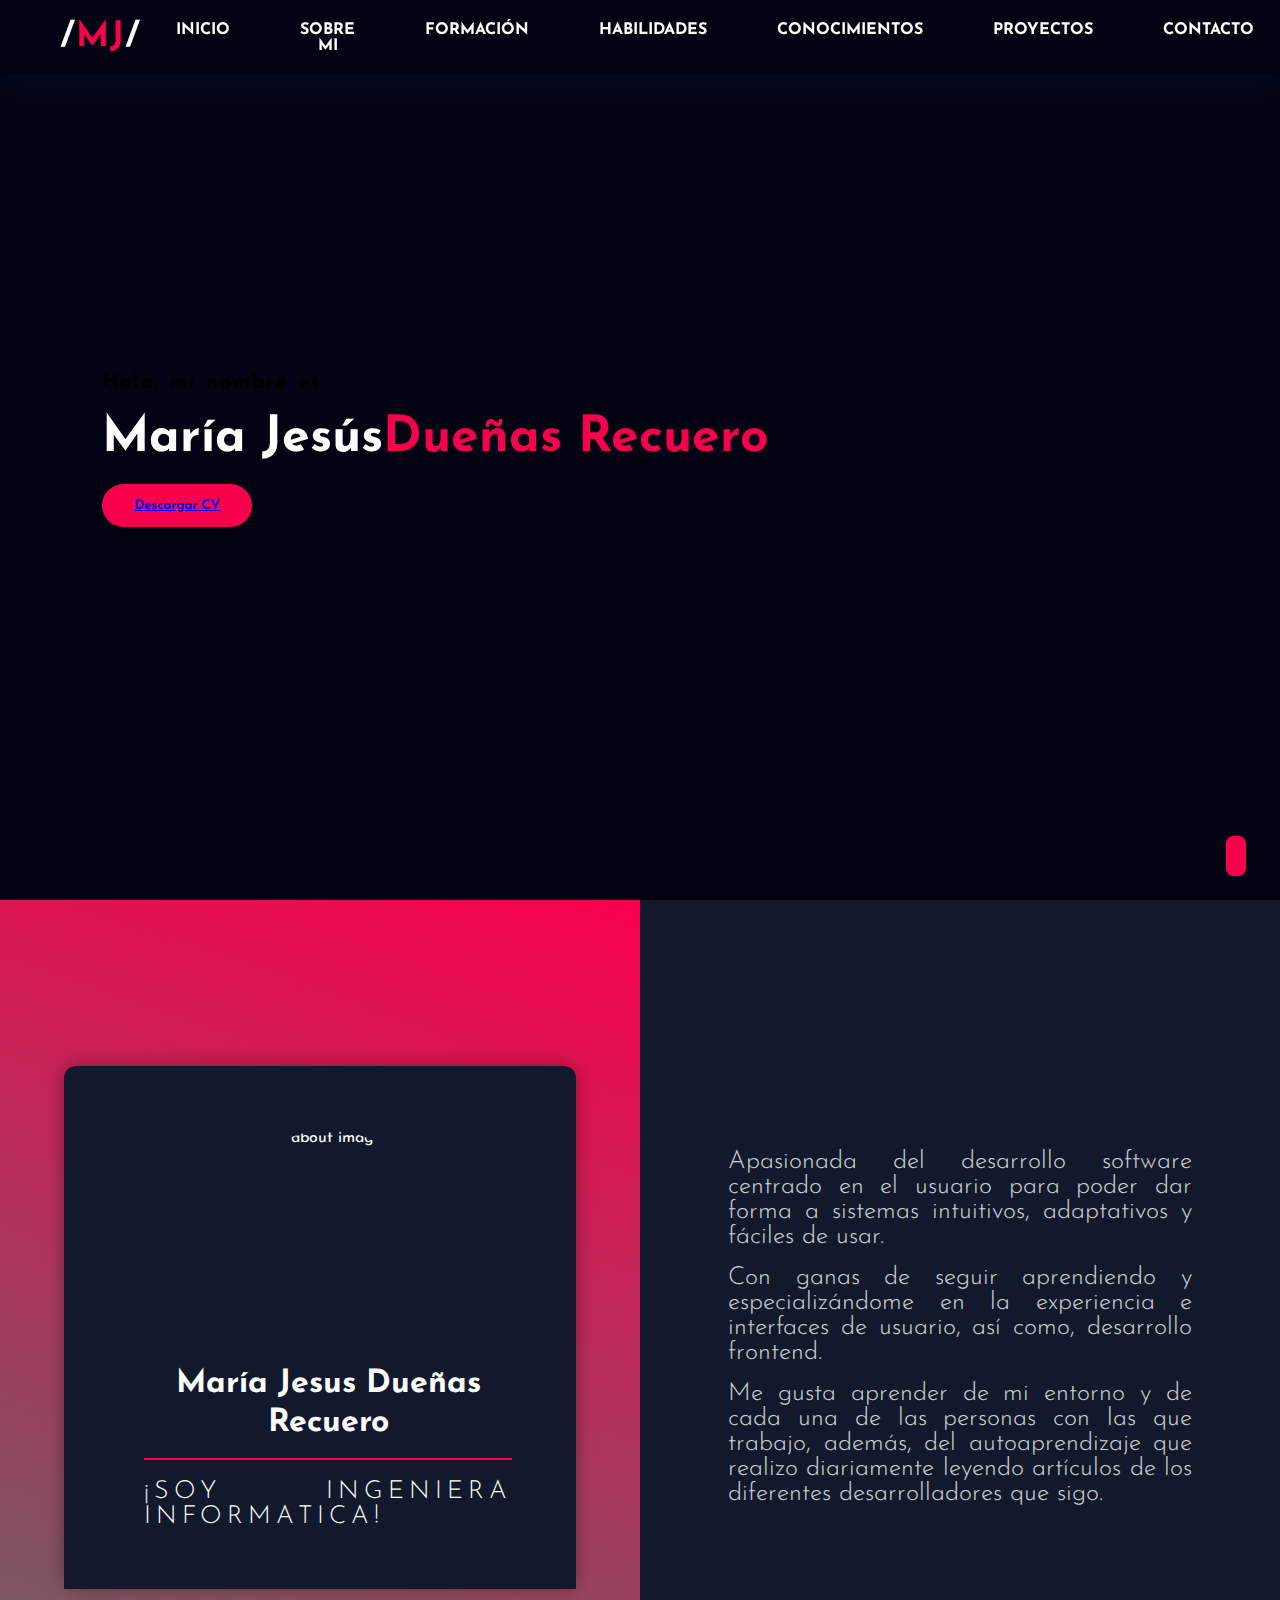
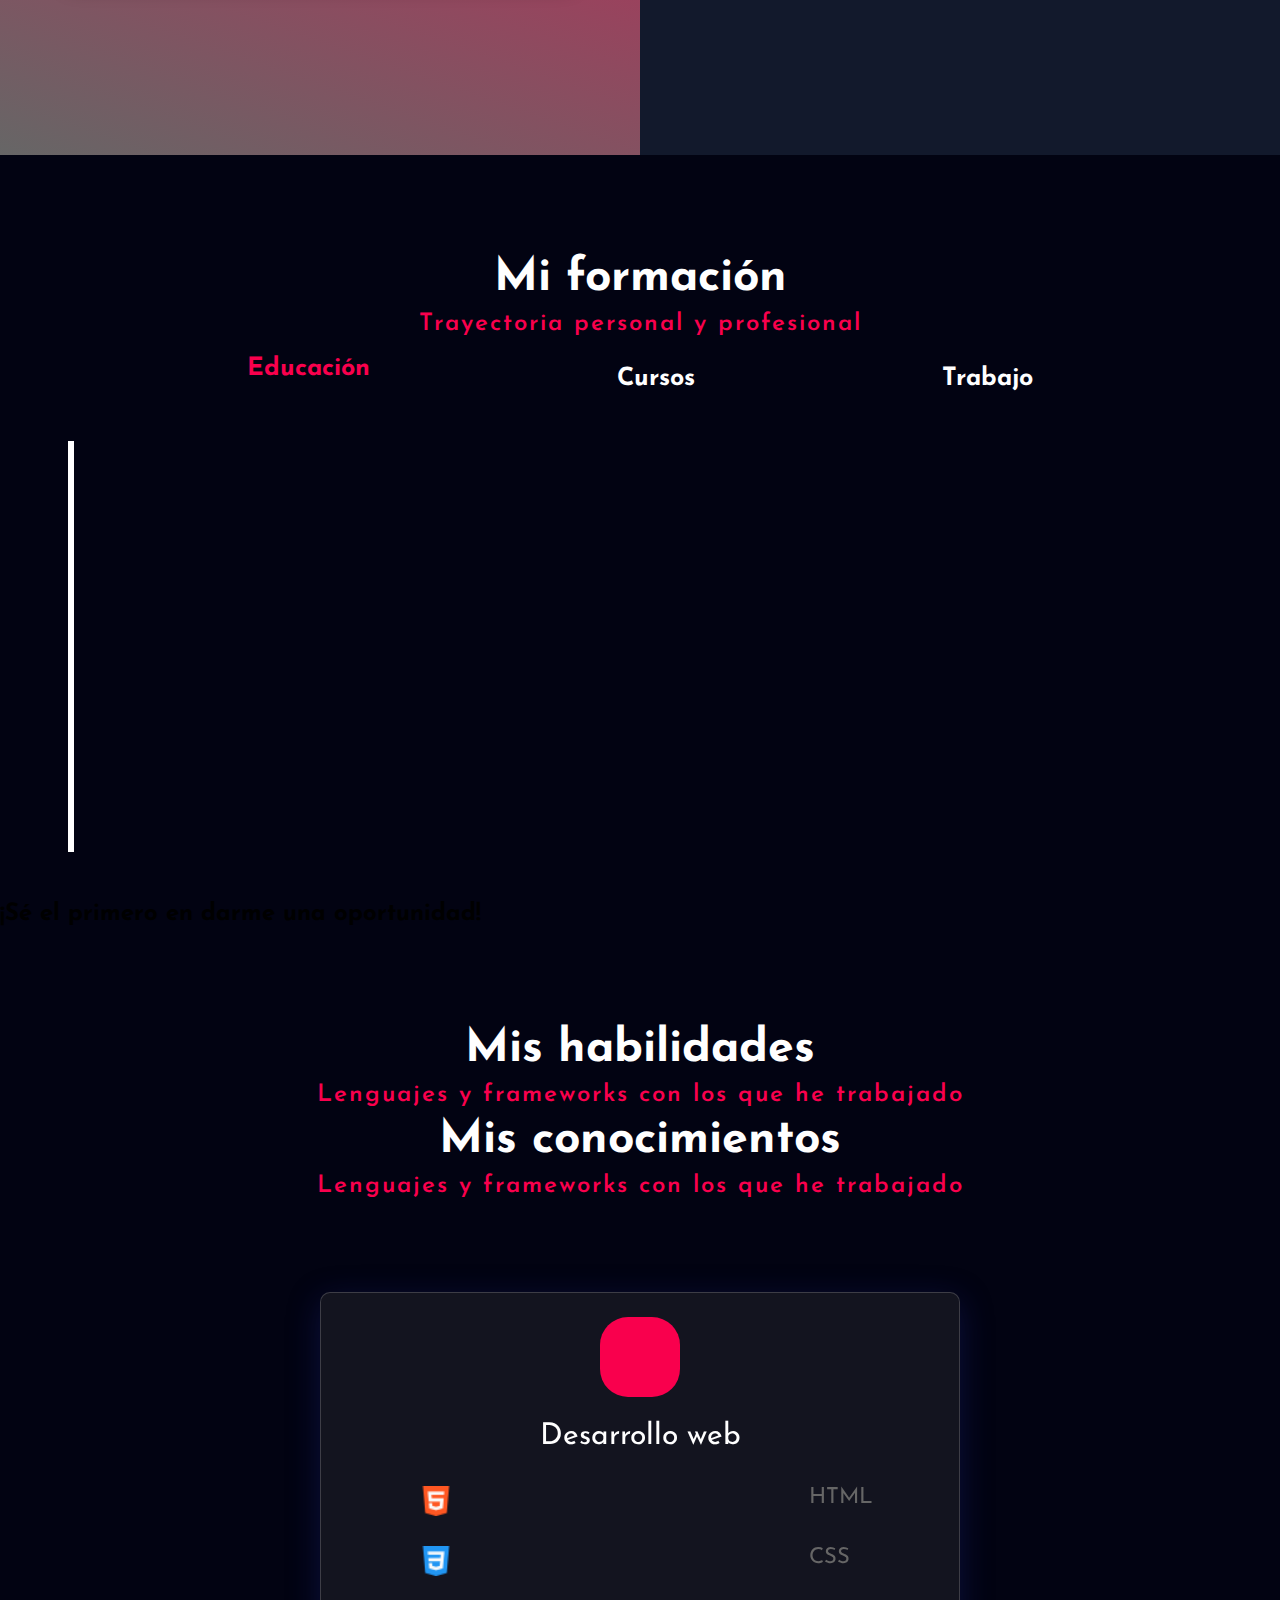
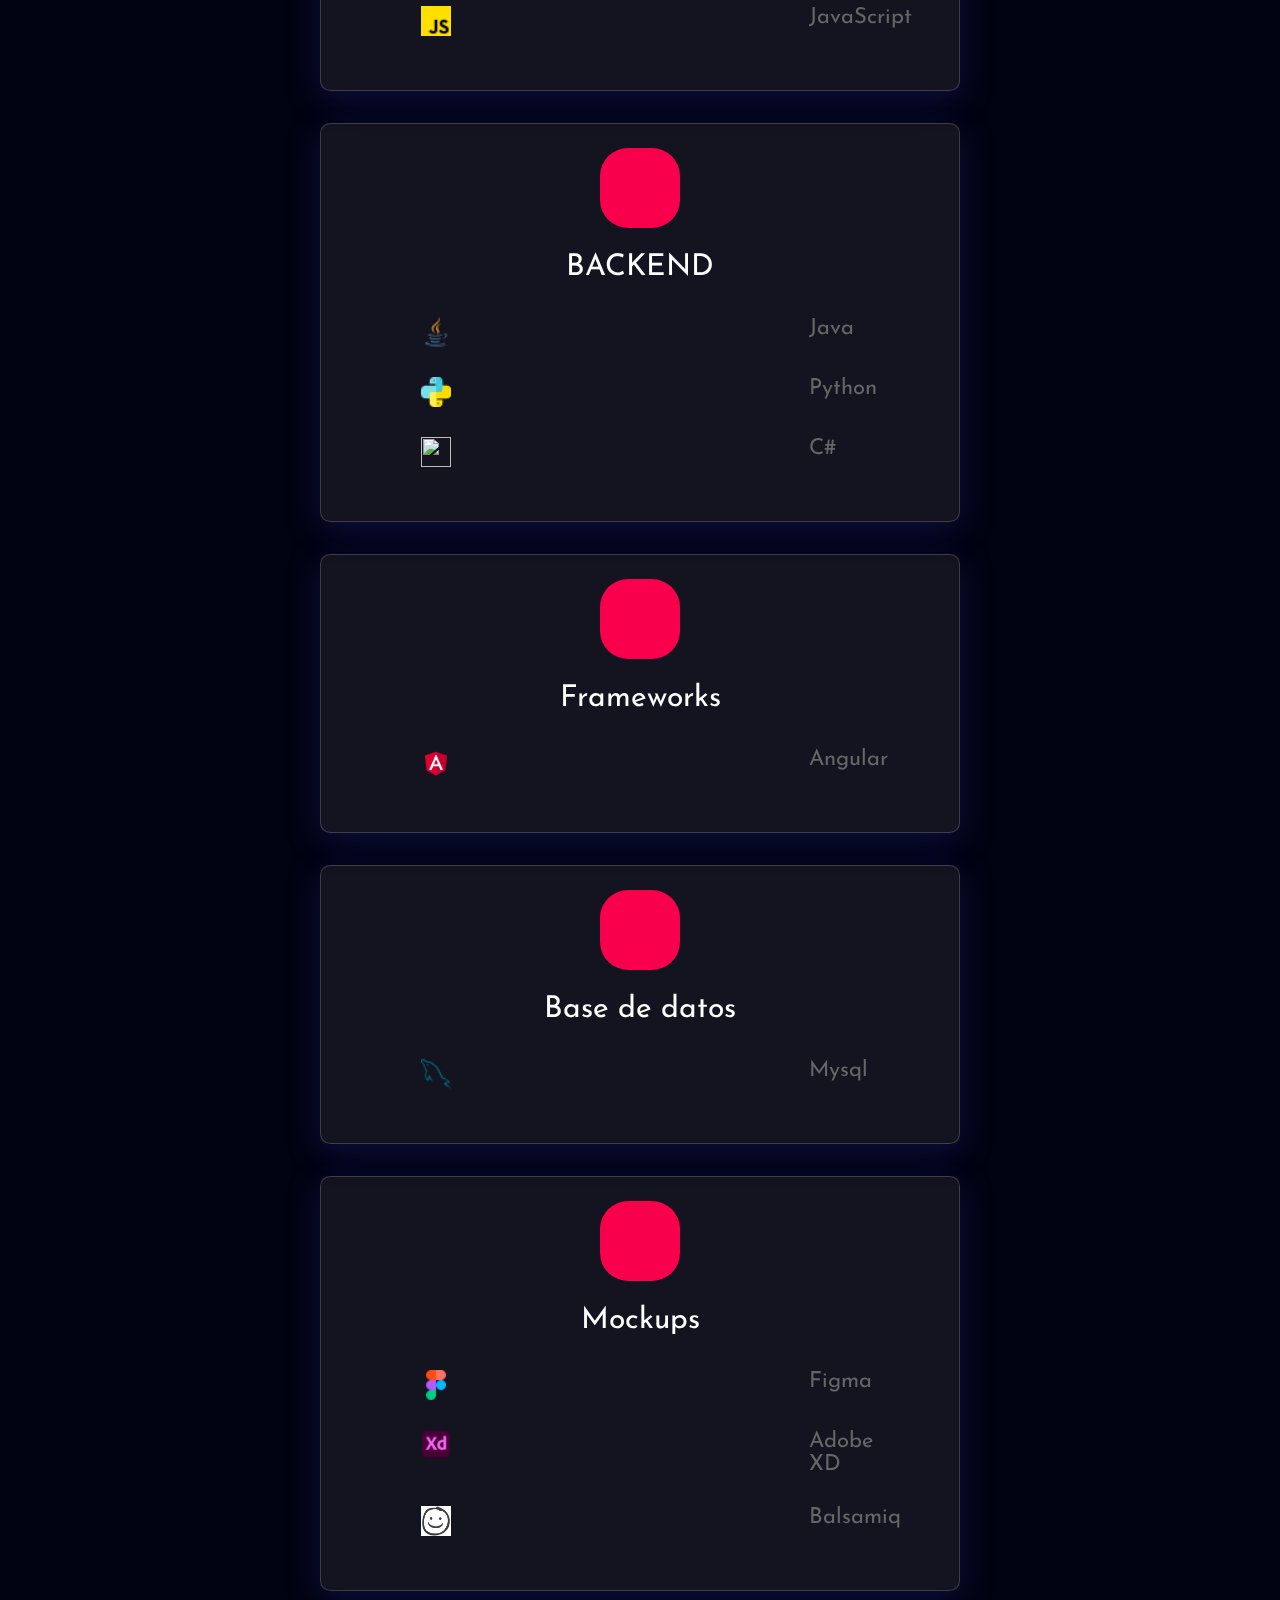
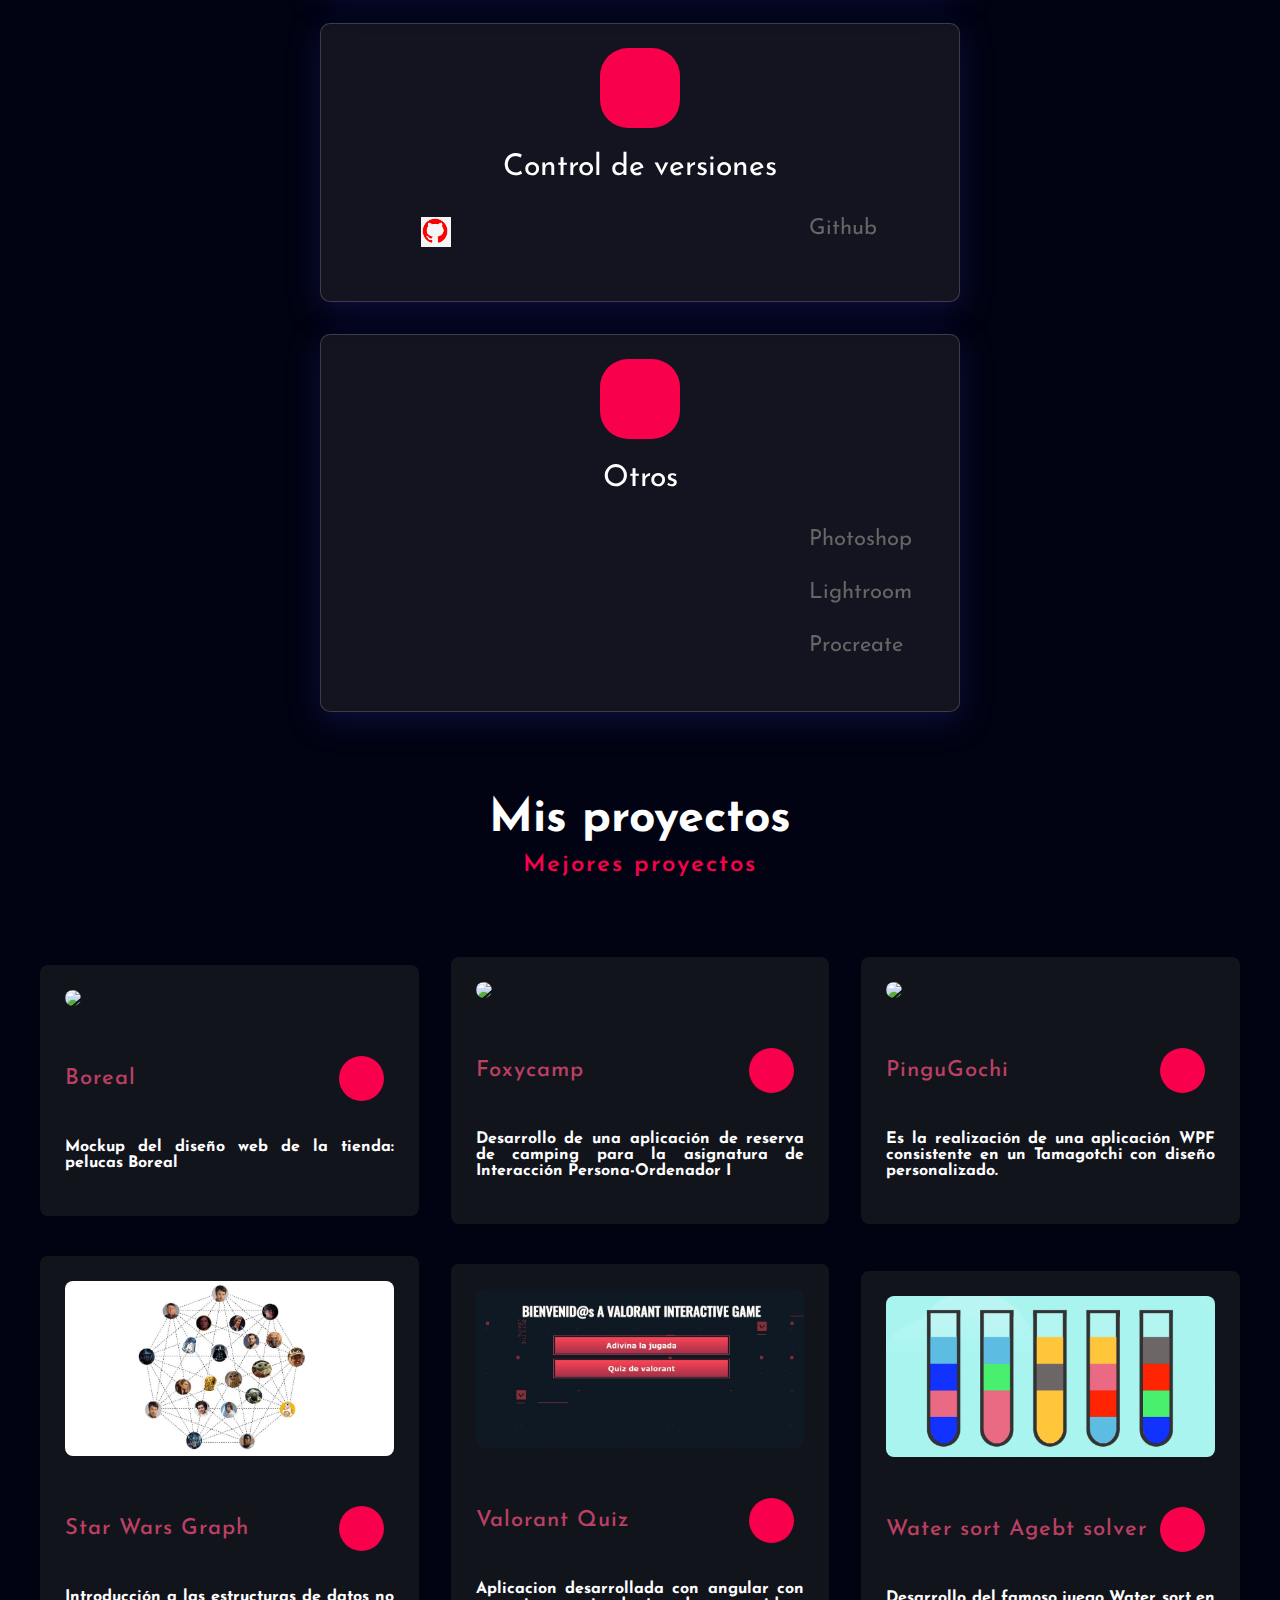
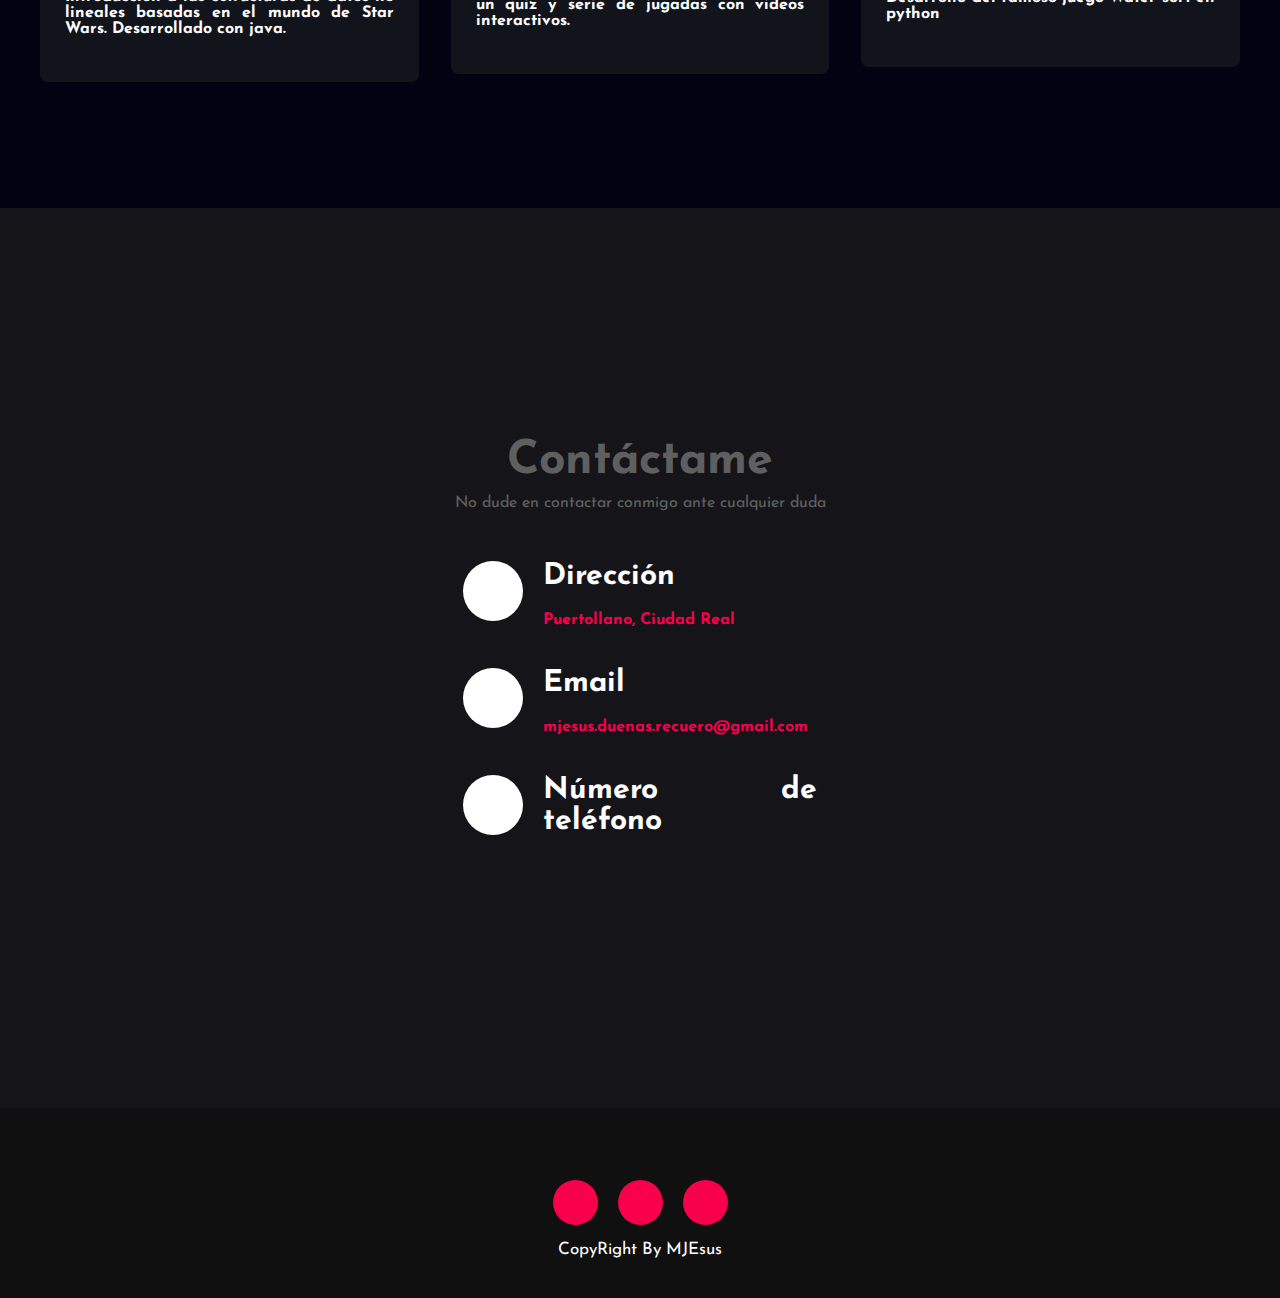
==== index.html @ ce91b40e "responsive y habilidades" ====
<!DOCTYPE html>
<html>
<head>
	<title>María Jesús Dueñas Recuero</title>
	<link rel="stylesheet" type="text/css" href="assets/css/style.css">
	<link rel="stylesheet" href="https://fontawesome.com" integrity="sha384-50oBUHEmvpQ+1lW4y57PTFmhCaXp0ML5d60M1M7uH2+nqUivzIebhndOJK28anvf" crossorigin="anonymous">

  	<link href="https://fonts.googleapis.com/css2?family=Josefin+Sans:ital,wght@0,100;0,200;0,300;0,400;0,500;0,600;0,700;1,100;1,200;1,300;1,400;1,500;1,600;1,700&display=swap" rel="stylesheet">

	<link rel="stylesheet" href="https://cdnjs.cloudflare.com/ajax/libs/font-awesome/5.15.3/css/all.min.css" integrity="sha512-iBBXm8fW90+nuLcSKlbmrPcLa0OT92xO1BIsZ+ywDWZCvqsWgccV3gFoRBv0z+8dLJgyAHIhR35VZc2oM/gI1w==" crossorigin="anonymous" referrerpolicy="no-referrer" />
	<script defer src="script.js"></script>
</head>
<body>
	<!----hero Section start---->
	<div class="hero" id="inicio">
		<nav class="menu__navegacion">
			<h2  class="logo">/<span>MJ</span>/</h2>
			<ul class="menu_items" id="links">
				<li><a href="#inicio" class="active" onclick="seleccionar(this)">INICIO</a></li>
				<li><a href="#sobremi" onclick="seleccionar(this)">SOBRE MI</a></li>
				<li><a href="#formacion" onclick="seleccionar(this)">FORMACIÓN</a></li>
				<li><a href="#habilidades" onclick="seleccionar(this)">HABILIDADES</a></li>
				<li><a href="#conocimientos" onclick="seleccionar(this)">CONOCIMIENTOS</a></li>
				<li><a href="#portfolio" onclick="seleccionar(this)">PROYECTOS</a></li>
				<li><a href="#contacto" onclick="seleccionar(this)">CONTACTO</a></li>
			</ul>
		
			<span class="btn_menu">
				<i class="fa fa-bars"></i>
			</span> 
		</nav>

		<div class="inicio__presentacion">
			<h4>Hola, mi nombre es</h4>
			<h1>María Jesús<span>Dueñas Recuero</span></h1>
<!-- 		
			<button type="button">Descargar CV</button> -->
			<button type="button"><a href="assets/doc/DueñasRecuero_Mariajesus__CV.pdf" target="_blank" class="button">Descargar CV</a></button>
		</div>
	</div>

	<!----About section start---->
	<section class="sobre__mi__section" id="sobremi">
		<div class = "about-wrapper">
			<div class = "about-left">
			  <div class = "about-left-content">
				<div>
				  <div class = "shadow">
					<div class = "about-img">
					  <img src = "assets/img/profile.png" alt = "about image">
					</div>
				  </div>
				  <h2>María Jesus Dueñas Recuero</h2>
				  <h3>¡Soy ingeniera informatica!</h3>
				</div>
			  </div>
			</div>
			<div class = "about-right">
			  <div class = "about-para">
				<p>Apasionada del desarrollo software centrado en el usuario para poder dar forma a sistemas intuitivos, adaptativos y fáciles de usar.</p> 
				<p>Con ganas de seguir aprendiendo y especializándome en la experiencia e interfaces de usuario, así como, desarrollo frontend.</p>
				<p>Me gusta aprender de mi entorno y de cada una de las personas con las que trabajo, además, del autoaprendizaje que realizo diariamente leyendo artículos de los diferentes desarrolladores que sigo.</p>
			  </div>
			</div>
		  </div>
	</section>
		
	<!----------Formación------------>
	<section class="qualification__section" id="formacion">
		<div class="main-text">
			<h2>Mi formación</h2>
			<h4>Trayectoria personal y profesional</h4>
		</div>
		<div class="qualification__container container">
			<div class="qualification__tabs">
				<div class="qualification__button button--flex qualification__active" data-target="#education">
					<i class="fa fa-graduation-cap"></i>
					Educación
				</div>

				<div class="qualification__button button--flex" data-target="#cursos">
					<i class="fa fa-bookmark"></i>
					Cursos
				</div>

				<div class="qualification__button button--flex" data-target="#trabajo">
					<i class="fa fa-briefcase"></i>
					Trabajo
				</div>
			</div>
			<!-------------------------------------------------------------->
			<div class="qualification__sections">
				<div class="qualification__content qualification__active" data-content id="education">
					<div class="timeline">
						<div class="container right-container">
							<img src="assets/img/qualification/birrete.png">
							<div class="text-box">
								<h2>Título inglés B1</h2>
								<small>2016</small>
								<p><a href="https://www.cambridgeenglish.org/es/">Cambridge</a><br>Ciudad Real, España</p>
								<span class="right-container-arrow"></span>
							</div>
						</div>
						<div class="container left-container">
							<img src="assets/img/qualification/birrete.png">
							<div class="text-box">
								<h2>Bachillerato tecnológico</h2>
								<small>2016-2018</small>
								<div class="logros">
									<i class="fa fa-medal">Buen expediente academico | Sobresaliente (9,3)</i>
								</div>
								<p><a href="https://salesianospuertollano.com">Colegio San Juan Bosco(Salesianos)</a><br>Puertollano, Ciudad Real</p>
								<span class="left-container-arrow"></span>
							</div>
						</div>
						<div class="container right-container">
							<img src="assets/img/qualification/birrete.png">
							<div class="text-box">
								<h2>Grado en ingeniería informática</h2>
								<small>2018-Actualidad</small>
								<div class="logros">
									<i class="fa fa-medal">Matrícula de honor en Interacción persona ordenador II</i>
								</div>
								<p><a href="https://esi.uclm.es">Escuela superior informática (Bilingüe)</a>, Universidad de Castilla La Mancha</p>
								<p><a href="https://esi.uclm.es/index.php/grado-en-ingenieria-informatica/intensificaciones/">Tecnologías de la información</a><br></p>
								<p><a href="">Ciudad Real</a><br></p>
								<span class="right-container-arrow"></span>
							</div>
						</div>
					</div>
				</div>

				<div class="qualification__content" data-content id="trabajo">
					<h2>¡Sé el primero en darme una oportunidad!</h2>
				</div>

			</div> 


		</div>
	</section>
	
	<!----------Habilidades------------>
	<section class="soft__skills" id="habilidades">
		<div class="main-text">
			<h2>Mis habilidades</h2>
			<h4>Lenguajes y frameworks con los que he trabajado</h4>
		</div>

		<div class="soft__skills__container">
			<div class="soft__skills__hexagon">
				<div class="soft__skills__shape"></div>
			</div>

			<div class="soft__skills__hexagon">
				<div class="soft__skills__shape"></div>
			</div>

			<div class="soft__skills__hexagon">
				<div class="soft__skills__shape"></div>
			</div>

			<div class="soft__skills__hexagon">
				<div class="soft__skills__shape"></div>
			</div>

			<div class="soft__skills__hexagon">
				<div class="soft__skills__shape"></div>
			</div>

		</div>
	</section>


	<!----------conocimientos------------>
	<section class="conocimientos" id="conocimientos">
		<div class="main-text">
			<h2>Mis conocimientos</h2>
			<h4>Lenguajes y frameworks con los que he trabajado</h4>
		</div>
		<div class="skill">
			<div class="set">
				<span class="fas fa-globe"></span>
				<header>Desarrollo web</header>
				<div class="list">
					<img src="assets/img/skills/html-5.png">
					<label>HTML</label>
				</div>
				<div class="list">
					<img src="assets/img/skills/css-3.png">
					<label>CSS</label>
				</div>
				<div class="list">
					<img src="assets/img/skills/js.png">
					<label>JavaScript</label>
				</div>
			</div>

				<div class="set">
					<span class="fas fa-file-code"></span>
					<header>BACKEND</header>
					<div class="list">
						<img src="assets/img/skills/java (1).png">
						<label>Java</label>
					</div>
					<div class="list">
						<img src="assets/img/skills/piton.png">
						<label>python</label>
					</div>
					<div class="list">
						<img src="assets/img/skills/Csharp_Logo.png">
						<label>c#</label>
					</div>
				</div>
				
				<div class="set">
					<span class="fas fa-tools"></span>
					<header>Frameworks</header>
					<div class="list">
						<img src="assets/img/skills/Angular_full_color_logo.svg.png">
						<label>Angular</label>
					</div>
					
				</div>

					<div class="set">
						<span class="fas fa-database"></span>
						<header>Base de datos</header>
						<div class="list">
							<img src="assets/img/skills/mysql.png">
							<label>Mysql</label>
						</div>
						
					</div>

						
						<div class="set">
							<span class="fas fa-draw-polygon"></span>
							<header>Mockups</header>
							<div class="list">
								<img src="assets/img/skills/figma.png">
								<label>Figma</label>
							</div>
							<div class="list">
								<img src="assets/img/skills/XD.png">
								<label>Adobe XD</label>
							</div>
							<div class="list">
								<img src="assets/img/skills/descarga.png">
								<label>Balsamiq</label>
							</div>
						</div>

						<div class="set">
							<span class="fa fa-code-branch"></span>
							<header>Control de versiones</header>
							<div class="list">
								<img src="assets/img/skills/25231.png">
								<label>Github</label>
							</div>
							
						</div>

						<div class="set">
							<span class="fa fa-plus"></span>
							<header>Otros</header>
							<div class="list">
								<i class="fab fa-figma5"></i>
								<label>Photoshop</label>
							</div>
							<div class="list">
								<i class="fab fa-adobe"></i>
								<label>Lightroom</label>
							</div>
							<div class="list">
								<i class="fab fa-hmtl5"></i>
								<label>Procreate</label>
							</div>
						</div>



			</div>

		</div>


	</section>



	<!----------Proyectos------------>
	<section class="proyectos" id="portfolio">
		<div class="main-text">
			<h2>Mis proyectos</h2>
			<h4>Mejores proyectos</h4>
		</div>
		<div class="portfolio__content">
			<div class="row">
				<img src="assets/img/proyectos/MockupBoreal.JPG">
				<div class="main-row">
					<div class="row-text">
						<h6>Boreal</h6>
					</div>
					<div class="row-icon">
						<div class="social">
							<a href="https://www.figma.com/file/5FlE61oOPJ4VrsAwiFj3YM/Centro-oncoest%C3%A9tico-boreal?node-id=118%3A60&t=i5uUr7q83AgzObdT-1"><i class="fab fa-figma"></i></a>
						</div>
					</div>
				</div>
				<h3>Mockup del diseño web de la tienda: pelucas Boreal</h3>
			</div>


			<div class="row">
				<img src="assets/img/proyectos/foxycamp.PNG">
				<div class="main-row">
					<div class="row-text">
						<h6>Foxycamp</h6>
					</div>
					<div class="row-icon">
						<div class="social">
							<a href="https://github.com/MJesusGit/Foxycamp"><i class="fab fa-github"></i></a>
						</div>
					</div>
				</div>
				<h3>Desarrollo de una aplicación de reserva de camping para la asignatura de Interacción Persona-Ordenador I</h3>
			</div>
			
			<div class="row">
				<img src="assets/img/proyectos/pingugochi.jpeg">
				<div class="main-row">
					<div class="row-text">
						<h6>PinguGochi</h6>
					</div>
					<div class="row-icon">
						<div class="social">
							<a href="https://github.com/MJesusGit/PinguGochi.git"><i class="fab fa-github"></i></a>
						</div>
					</div>
				</div>
				<h3>Es la realización de una aplicación WPF consistente en un Tamagotchi con diseño personalizado.</h3>
			</div>

			<div class="row">
				<img src="assets/img/proyectos/graph-starwars.JPG">
				<div class="main-row">
					<div class="row-text">
						<h6>Star Wars Graph</h6>
					</div>
					<div class="row-icon">
						<div class="social">
							<a href="https://github.com/MJesusGit/Non-linear-Data-Structure-GRAPHS.git"><i class="fab fa-github"></i></a>
						</div>
					</div>
				</div>
				<h3>Introducción a las estructuras de datos no lineales basadas en el mundo de Star Wars. Desarrollado con java.</h3>
			</div>
			

			<div class="row">
				<img src="assets/img/proyectos/quizvalorant.JPG">
				<div class="main-row">
					<div class="row-text">
						<h6>Valorant Quiz</h6>
					</div>
					<div class="row-icon">
						<div class="social">
							<a href="https://github.com/MJesusGit?tab=repositories"><i class="fab fa-github"></i></a>
						</div>
					</div>
				</div>
				<h3>Aplicacion desarrollada con angular con un quiz y serie de jugadas con videos interactivos.</h3>
			</div>


			<div class="row">
				<img src="assets/img/proyectos/watersort.png">
				<div class="main-row">
					<div class="row-text">
						<h6>Water sort Agebt solver</h6>
					</div>
					<div class="social">
						<a href="https://github.com/MJesusGit/Water-sort-agent-solver.git"><i class="fab fa-github"></i></a>
					</div>
				</div>
				<h3>Desarrollo del famoso juego Water sort en python</h3>
			</div>




			
		</div>		
	</section>

	<br><br><br><br><br><br><br>

	<!------Contact Me------>
	<section class="contacto" id="contacto">
		<div>
			<div class="main-text">
				<h2>Contáctame</h2>
				<p>No dude en contactar conmigo ante cualquier duda</p>
			</div>
		</div>
		
		
		<div class="contacto__container">
			<div class="contacto__informacion">
				<div class="contacto__box">
					<div class="contacto__icon"><i class="fa fa-map-marker-alt"></i></div>
					
					<div class="contacto__texto">
						<h3>Dirección</h3>
						<p>Puertollano, Ciudad Real</p>
					</div>
				</div>
				<div class="contacto__box">
					<div class="contacto__icon"><i class="fa fa-envelope"></i></div>
					<div class="contacto__texto">
						<h3>Email</h3>
						<p>mjesus.duenas.recuero@gmail.com</p>
					</div>
				</div>
				<div class="contacto__box">
					<div class="contacto__icon"><i class="fa fa-mobile-alt"></i></div>
					<div class="contacto__texto">
						<h3>Número de teléfono</h3>
						<p></p>
					</div>
				</div>
			</div>
			<!-- <div class="contacto__contacto__form">
				<form>
					<h2>Envia un mensaje</h2>
					<div class="contacto__inputBox">
						<input type="text" name="" required="required">
						<span>Nombre</span>
					</div>
					<div class="contacto__inputBox">
						<input type="text" name="" required="required">
						<span>Apellidos</span>
					</div>
					<div class="contacto__inputBox">
						<input type="text" name="" required="required">
						<span>Email</span>
					</div>
					<div class="contacto__inputBox">
						<textarea required="required"></textarea>
						<span>Escriba su mensaje...</span>
					</div>
					<div class="contacto__inputBox">
						<input type="submit" name="" value="Enviar">
						
					</div>
				</form>
			</div> -->
		</div>
	</section>

	
	<a href="#" class="top"><i class="fab fa-arrow-circle-up"></i></a>

	<!------footer start--------->
	<footer>
		<div class="social">
			<a href="https://github.com/MJesusGit?tab=repositories"><i class="fab fa-github"></i></a>
			<a href="#"><i class="fab fa-instagram"></i></a>
			<a href="#"><i class="fab fa-linkedin"></i></a>
		</div>
		<p class="end">CopyRight By MJEsus</p>
	</footer>

	<a href="#" class="top"><i class="fa fa-arrow-up"></i></a>


</body>
</html>
---- assets/css/style.css ----
/************************************************
00.Global
01.Navbar
02.Inicio
03.Sobre mí
03.1.Qualification
04.Portfolio
05.Contacto
06.Footer
07.top
************************************************/



/***********************************************
*                                              *
********* 00.Caracteisticas generales **********
*                                              *
***********************************************/
:root {
	--main-color:#f9004d;
	--second-color: #bc4063;  
	--white:white;
	--overlay-color:#666;
	--bg-color:#020312;
	--h1-font:5rem;
	--h1-font-hero:50px;
	--h2-font:4.1rem;
	--h3-font:25px;
	--p-font:1.1rem;
}

*{
	padding: 0;
	margin: 0;
	font-family: 'Josefin Sans', sans-serif;
	box-sizing: border-box;
	background-size: cover;
}

html{
    scroll-behavior: smooth;
	background-size: cover;
}

section[id]{
    scroll-margin-top: 80px;
}

body{
    font-family: 'Montserrat';
	background: var(--bg-color);
	
}
h1{
	color: var(--white);
	margin: 20px 0px 20px;
	font-size: var(--h1-font);
}
h3{
	color: var(--white);
	font-size: 25px;
	margin-bottom: 20px;
	text-align: justify;

}
h4{
	color: var(----white);
	letter-spacing: 2px;
	font-size: 20px;
}


.main-text{
	text-align: center;
	color: var(--white);

}
.main-text h2{
	font-size: var(--h2-font);
	margin-bottom: 10px;

}
.main-text h4{
	color: var(--main-color);
	font-size: 24px;
	font-weight: 600;
	margin-bottom: 10px;
}
.i{
	color: var(--white);
}

button{
	background-color:#f9004d;
	color: white;
	text-decoration: none;
	border: 2px solid transparent;
	font-weight: bold;
	padding: 13px 30px;
	border-radius: 30px;
	transition: .4s; 
}

button:hover{
	background-color: transparent;
	border: 2px solid #f9004d;
	cursor: pointer;
}


/***********************************************
*                                              *
****************** 01.NavBar *******************
*                                              *
***********************************************/
.menu__navegacion{
    height: 75px;
    width: 100vw;
    display: flex;
    justify-content:space-between;
    align-items: center;
    border-bottom: 1px solid rgba(255, 255, 255, 0);
    box-shadow: 5px 0 10px rgba(0, 0, 0, .6);
    width: 100%;
    position: fixed;
    top:0px;
    text-align:center;
    padding: 10px;
    z-index: 100;
    box-shadow: 0 8px 32px 0 rgba( 31, 38, 135, 0.20 );
    backdrop-filter: blur( 2px );
    -webkit-backdrop-filter: blur( 2px );
    border-radius: 0px;
    border: 0px solid rgba( 255, 255, 255, 0.12 );
}


.menu_items{
    display: flex;
    list-style: none;
    margin-right: 30px;
}

.menu_items li {
    border-radius: 3px;
    margin: 0 10px;
}


.logo{
	color: rgb(255, 255, 255);
	font-size: 35px;
	letter-spacing: 1px;
	cursor: pointer;
	padding-left: 50px;
}
nav{
	display: flex;
	align-items: center;
	justify-content: space-between;
	padding-top: 30px;
	
}

span{
	color: #f9004d;
}

nav ul li{
	list-style-type: none;
	display: inline-block;
	padding: 10px  25px;
}

nav ul li a{
	color:  rgb(255, 255, 255);
	text-decoration: none;
	font-weight: bold;
	text-transform: capitalize;
}

nav ul li a:hover{
	color: var(--main-color);
	transition: .4s;
}
.btn_menu{
    margin-right: 30px;
    font-size: 25px;
    color: #f9004d;
    cursor: pointer;
    display:none;
}



/***********************************************
*                                              *
**************** 02.Inicio *********************
*                                              *
***********************************************/
.inicio__presentacion{
	position: absolute;
	top: 50%;
	left:8%;
	transform: translateY(-50%);
}
.inicio__presentacion h1{
	font-size: var(--h1-font-hero);
}
.hero{
	height: 100vh;
	width: 100%;
	background-image: url(../img/background.jpg);
	background-position: center;
}

ul.show{
    top:65px;
}

@media (max-width:991px){
	.inicio__presentacion{
		position: absolute;
		top: 50%;
		left:8%;
		transform: translateY(-50%);
	}
	.inicio__presentacion h1{
		font-size: var(--h1-font);
	}
	.hero{
		height: 100vh;
		width: 100%;
		background-image: url(../img/background.jpg);
		background-position: center;
	}
	
	ul.show{
		top:75px;
	}
}








/***********************************************
*                                              *
**************** 03.SobreMi *********************
*                                              *
***********************************************/
.about-left{
    background-color: var(--second-color);
    background-image: linear-gradient(19deg, var(--overlay-color) 0%, var(--main-color) 100%);
    display: flex;
    flex-direction: column;
    align-items: center;
    justify-content: center;
    height: 95vh;
    color:#fff
}
.about-left-content > div{
    background: #12192c;
    padding: 4rem 4rem 2.5rem 5rem;
    text-align: center;
    
    border-radius: 12px 12px 0 0;
}
.about-left-content{
    box-shadow: 0px 0px 18px -1px rgba(0, 0, 0, 0.39);
    -webkit-box-shadow: 0px 0px 18px -1px rgba(0, 0, 0, 0.39);
    -moz-box-shadow: 0px 0px 18px -1px rgba(0, 0, 0, 0.39);
    border-radius: 12px;
    width:80%;
}
.about-img img{
    display: block;
    width: 200px;
}
.about-img{
    width: 200px;
    height: 200px;
    overflow: hidden;
    border-radius: 50%;
    transition: all 0.5s ease-in-out;
}
.shadow{
    margin-left: auto;
    margin-right: auto;
    border-radius: 50%;
    width: 200px;
    height: 200px;
}



.about-left-content h2{
    font-size: 2rem;
    margin: 2.2rem 0 0.6rem 0;
    line-height: 1.2;
    padding-bottom: 1rem;
    border-bottom: 2px solid var(--main-color);
}
.about-left-content h3{
    text-transform: uppercase;
    font-weight: 300;
    letter-spacing: 5px;
    margin-top: 1.2rem;
}
.icons{
    background: #12192c;
    display: flex;
    justify-content: center;
    padding: 0.8rem 0;
    border-radius: 0 0 12px 12px;
}
.icons li{
    list-style-type: none;
    background: var(--main-color);
    color: #fff;
    width: 40px;
    height: 40px;
    margin: 0 0.5rem;
    border-radius: 50%;
    display: flex;
    justify-content: center;
    align-items: center;
    font-size: 1.2rem;
    cursor: pointer;
    transition: all 0.5s ease-in-out;
}
.icons li:hover{
    background: #edffec;
    color: #000;
}
.about-right{
    background: #12192c;
    height: 95vh;
    display: flex;
    flex-direction: column;
    align-items: center;
    justify-content: center;
    padding: 0rem 5rem ;
    text-align: center;
    color:#fff;
	
}
.about-right h1{
    font-size: 5rem;
    text-transform: uppercase;
}
.about-right h1 span{
    color: var(--main-color);
}
.about-right h2{
    font-weight: 600;
}
.about-btns{
    display: flex;
    margin: 2rem 0;
}
.btn{
    border: none;
    font-size: 0.9rem;
    text-transform: uppercase;
    border: 2px solid #fff;
    border-radius: 20px;
    padding: 0.55rem 0;
    width: 130px;
    font-weight: 600;
    background: transparent;
    margin: 0 0.5rem;
    cursor: pointer;
    color:#fff
}
.btn.btn-pink{
    background: var(--main-color);
    color: #fff;
    border-color: var(--main-color);
    transition: all 0.5s ease-in-out;
}
.btn.btn-pink:hover{
    background: transparent;
    border-color: #fff;
    color: #fff;
}
.btn.btn-white{
    transition: all 0.5s ease-in-out;
}
.btn.btn-white:hover{
    background: var(--main-color);
    border-color: var(--main-color);
    color: #fff;
}
.about-para p{
    font-weight: 300;
    padding: 0.5rem;
	font-size: var(--h3-font);
    opacity: 0.8;
	text-align: justify;
}

@media screen and (min-width: 992px){
    .about-wrapper{
        display: grid;
        grid-template-columns: repeat(2, 2fr);
    }

    .about-left{
        position: relative;
    }
    .about-left-content{
        position: absolute;
        width:80%
    
    }
	.about-para p{
    font-weight: 300;
    padding: 0.5rem;
	font-size: var(--h3-font);
    opacity: 0.8;
	text-align: justify;
	}
}


 
/***********************************************
*                                              *
************* 03.1.Qualification ***************
*                                              *
***********************************************/

.timeline{
	position: relative;
	max-width: 1200px;
	margin:100px auto;
}

.timeline .container{
	padding: 10px 50px;
	position: relative;
	width:50%;
	animation: movedown 1s linear forwards;
	opacity: 0;
}

@keyframes movedown {
	0%{
		opacity:1;
		transform: translateY(-30px);
	}
	100%{
		opacity:1;
		transform: translateY(0px);
	}
	
}
.timeline .container:nth-child(1){
	animation-delay: 0s;
}
.timeline .container:nth-child(2){
	animation-delay: 2s;
}
.timeline .container:nth-child(3){
	animation-delay: 4s;
}

.text-box{
	padding: 20px 30px;
	background: var(--white);
	position: relative;
	border-radius: 6px;
	font-size: 16px;
}

.timeline .left-container{
	left: 50%;
}

.timeline .right-container{
	left:0%;
}

.timeline .container img{
	position: absolute;
	width: 50px;
	height: 50px;
	border-radius: 50%;
	right: -25px;
	top: 32px;
	z-index:10;
	background-color: var(--white);
}

.timeline .left-container img{
	left:-25px;
}

.timeline::after{
	content: '';
	position: absolute;
	width:6px;
	height: 100%;
	background: var(--white);
	top:0;
	left:50%;
	margin-left: -3px;
	z-index:-1;
	animation: moveline 6s linear forwards;
}

@keyframes moveline{
	0%{
		height: 0;
	}
	100%{
		height: 100%;
	}
}

.text-box h2{
	font-size: var(--h3-font);
}

.text-box small{
	display: inline;
	margin-bottom:15px ;

}

.right-container-arrow{
	height: 0;
	width:0;
	position: absolute;
	top:28px;
	z-index:1;
	border-top: 15px solid transparent;
	border-bottom: 15px solid transparent;
	border-left:15px solid var(--white);
	right:-15px;
}

.left-container-arrow{
	height: 0;
	width:0;
	position: absolute;
	top:28px;
	z-index:1;
	border-top: 15px solid transparent;
	border-bottom: 15px solid transparent;
	border-right:15px solid var(--white);
	left:-15px;
}

@media screen and (min-width:600px){
	.timeline{
		margin:50px auto;
	}
	.timeline::after{
		left:31px;
	}

	.timeline .container{
		width:100%;
		padding-left: 80px;
		padding-right: 25px;
	}

	.text-box{
		font-size: 13px;
	}

	.text-box small{
		margin-bottom: 10px;
	}

	.timeline .right-container{
		left:0;

	}
	.timeline .left-container{
		left:0;

	}

	.timeline .left-container img, .timeline .right-container img{
		left:10px ;

	}

	.left-container-arrow, .right-container-arrow{
		border-right: 15px solid var(--white) ;
		border-left:0;
		left:-15px;

	}

}


.qualification__section{
	margin: 100px 0 100px 0;

}
.qualification__tabs{
    display: flex;
    justify-content: space-evenly;
    margin-bottom: 0px 0 20px 0;
	color: var(--white);
	font-size: var(--h3-font);
}


.qualification__button{
    font-size: var(--h3-font);
    font-weight: bold;
    cursor: pointer;
}

.qualification__button:hover{
    color: var(--main-color);
}

.qualification [data-content]{
    display: none;
}

.qualification__active[data-content]{
    display: block;
}

.qualification__button.qualification__active{
    color: var(--main-color);
	margin-top: 10px;
}

.qualification__button{
	margin-top: 20px;
}


.qualification__link{
    color: var(--main-color);
}

.qualification__link:hover{
    color: var(--overlay-color);
}
/***********************************************
*                                              *
**************** 01.soft_Skills ****************
*                                              *
***********************************************/

.soft__skills_container{
	position: relative;
	display:flex;
	justify-content: center;
	align-items: center;
	flex-wrap: wrap;
}

.soft__skills_container .soft__skills__hexagon{
	position: relative;
	width: 350px;
	height: 400px;
	margin: 50px 20px 70px ;
}

.soft__skills_container .soft__skills__hexagon .soft__skills__shape{
	position: absolute;
	top:0;
	left:0;
	width:100%;
	height: 100%;
	background: var(--white);
	clip-path: polygon(0 26%, 52% 0, 100% 26%, 100% 74%, 52% 100%, 0 74%);


}



/***********************************************
*                                              *
***************** 04.skills******************
*                                              *
***********************************************/
.conocimientos{
	margin: 10px 10px 70px 10px;
	padding: 0% 20% 0% 20%;
}


.section > header{
	font-size: 44px;
	text-transform: capitalize;
	text-align: center;
	padding:24px;
	color: var(--main-color) ;
}

.conocimientos .skill{
	display: grid;
	grid-gap: 16px;
	padding: 14px;
	max-width: 1024px;
	color: var(--white);
	display: grid;
	grid-template-columns: repeat(auto-fit,minmax(350px,auto));
	align-items: center;
	gap:2rem;
	margin: 5rem 40px 0 40px;
}
	


.skill .set{
	padding: 24px;
	padding-left: 100px;
	padding-right: 100px;
	border-radius: 16px;
	cursor: pointer;
	background: rgba(69, 69, 69, 0.267);
	box-shadow: 0 8px 32px 0 rgba( 31, 38, 135, 0.37 );
	backdrop-filter: blur( 4px );
	-webkit-backdrop-filter: blur( 4px );
	border-radius: 10px;
	border: 1px solid rgba( 255, 255, 255, 0.18 );
	font-size: 22px;
}

.skill .set:hover{
	box-shadow:0px 12px 16px var(--main-color) ;
}

.skill .set .list img{
	width: 30px;
	height: 30px;
}


.set span{
	display: flex;
	justify-content: center;
	align-items: center;
	width: 80px;
	height: 80px;
	font-size:50px;
	background-color: var(--main-color);
	color: var(--white);
	border-radius: 35%;
	margin-inline: auto;
}

.set > header{
	padding-block:24px ;
	font-size: 30px;
	color:var(--white);
	text-align: center;
}
.set .list{
	padding-block:0px;
	display: grid;
	grid-template-columns: 1fr 50px;
	color:var(--overlay-color);
	text-transform: capitalize;
	margin-bottom: 30px;
	margin-top: 10px;
}
.set .list .label{
	font-size: 20px;

}

.set:hover .list{
	color:var(--text) ;

}

@media screen and (max-width: 1326px){
	.skill{
		grid-template-columns:repeat(3,3fr);
		

	}
}

@media screen and (min-width: 600px){
	.skill{
		grid-template-columns: repeat(3,1fr);

	}
	.portfolio__content{
		grid-template-columns: 1fr;
	}
	

}
@media screen and (max-width: 312px){
	
	.skill{
		grid-template-columns: 1fr;

	}
	
}










/***********************************************
*                                              *
***************** 04.Portfolio******************
*                                              *
***********************************************/

.portfolio__content{
	display: grid;
	grid-template-columns: repeat(auto-fit,minmax(350px,auto));
	align-items: center;
	gap:2rem;
	margin: 5rem 40px 0 40px;
}

.row img{
	height: auto;
	width: 100%;
	border-radius:0.5rem ;
	margin-bottom: 1.5rem ;
}
.row{
	padding: 25px;
	background: #12141c;
	border-radius:0.5rem ;
	transition: all .40s ease;
	
}

.main-row{
	display: flex;
	align-items: center;
	justify-content: space-between;
	margin-bottom: 1rem;
}

.row h3{
	font-size: 16px;
	font-weight: 700;
}

.row h6{
	color: var(--second-color);
	font-size: 22px;
	font-weight: 500;
	letter-spacing: 1px;
}

.row-icon i{
	font-size: 21px;
	color: var(--white);

}

.row:hover{
	transform: scale(1.01) translateY(-5px);
	cursor:pointer;
}
@media (min-width:979px){
	:root {
		--h1-font:4.2rem;
		--h2-font:2.9rem;
		--p-font:1rem;
	}

	.section{
		padding:70px 3% 60px;
	}

}
@media (min-width:991px){
	:root {
		--h1-font:4.2rem;
		--h2-font:2.9rem;
		--p-font:1rem;
	}

	.section{
		padding:70px 3% 60px;
	}
}


/*********************************************************************************************************************
*
*
*************************************************Contactos************************************************************
*
*
**********************************************************************************************************************/

.contacto{
	position: relative;
	min-height: 100vh;
	padding: 50px 50px;
	display: flex;
	justify-content: center;
	align-items: center;
	flex-direction: column;
	background-image: url(../img/puertollano.jpg);
	background-size: cover;
	
	
}

#contacto:before {
	content:'';
	position: absolute;
    top: 0;
	bottom: 0;
	left: 0;
	right: 0;
	background-color: rgba(29, 28, 28, 0.705);
}





.contacto__container{
	width: 100%;
	display: flex;
	justify-content: center;
	align-items: center;
	margin-top: 30px;
	
}

.contacto__container .contacto__informacion
{
	width: 30%;
	display:flex;
	flex-direction: column;
	
}

.contacto__container .contacto__informacion .contacto__box
{
	position: relative;
	padding: 20px 0;
	display:flex;
	
	
}

.contacto__container .contacto__informacion .contacto__box .contacto__icon{
	min-width: 60px;
	height:60px;
	background-color: #ffffff;
	display: flex;
	justify-content: center;
	align-items: center;
	border-radius: 50%;
	font-size: 30px;
}


.contacto__container .contacto__informacion .contacto__box .contacto__texto h3{ 
	display: flex;
	margin-left: 20px;
	align-content: center;
	color: #ffffff;
	flex-direction: column;
	font-size: 30px;

}

.contacto__container .contacto__informacion .contacto__box .contacto__texto p{
	font-weight: 800;
	color: #f9004d;
	margin-left: 20px;
}

.contacto__contacto__form{
	width: 30%;
	padding: 40px;
	background: #ffff;
	background: rgba( 255, 255, 255, 0.45 );
box-shadow: 0 8px 32px 0 rgba( 31, 38, 135, 0.37 );
backdrop-filter: blur( 17px );
-webkit-backdrop-filter: blur( 17px );
border-radius: 10px;
border: 1px solid rgba( 255, 255, 255, 0.18 );
}

.contacto__contacto__form h3{
	font-size: 30px;
	color:rgb(96, 93, 93);
	font-weight: 500;
}
	
.contacto__contacto__form .contacto__inputBox{
	position: relative;
	width:100%;
	margin-top:10px;
}


.contacto__contacto__form .contacto__inputBox{

	width:100%;
	padding: 5px 0;
	font-size: 16px;
	margin:10px 0;
	border:none;
	

}
.contacto__contacto__form .contacto__inputBox textarea{
	width:100%;
	height: 90px;
	padding: 5px 0;
	font-size: 16px;
	margin: 10px 0;
	border: none;
	outline: none;
	resize: none;
}





.contacto__contacto__form .contacto__inputBox input,
.contacto__contacto__form .contacto__inputBox textarea{
	width:100%;
	padding: 5px 0;
	font-size: 16px;
	margin: 10px 0;
	border: none;
	outline: none;
	resize: none;

}

.contacto__contacto__form .contacto__inputBox span{

	position: absolute;
	left:0;
	padding: 5px 0;
	font-size:16px;
	margin:10px 0;
	pointer-events: none;
	transition: 0.5s;
	color:#666

}

.contacto__contacto__form .contacto__inputBox  input:focus ~ span,
.contacto__contacto__form .contacto__inputBox  input:valid ~ span,
.contacto__contacto__form .contacto__inputBox  textarea:focus ~ span,
.contacto__contacto__form .contacto__inputBox  textarea:valid ~ span
{

	color:var(--main-color);
	font-size: 26px;
	font-style: bold;
	transform: translateY(-30px);
	padding-bottom: 10px;
	
}

.contacto__contacto__form .contacto__inputBox  input[type="submit"]{

	width: 100%;
	background:var(--main-color);
	color: var(--white);
	border: none;
	cursor: pointer;
	padding: 10px;
	font-size: 18px;

}

@media (max-width:991px){
	.contacto{
		padding: 50px;
	}
	.contacto__container{
		flex-direction: column;

	}

	.contacto__contacto__form{
		width: 50%;
		margin-top: 5%;
	}	

	.contacto__container .contacto__informacion{
		margin-bottom: 40px;
	}

	.contacto__container .contacto__informacion, .contacto__contacto__form
	{
		width: 100%;
	}	
}







.top{
	position:fixed ;
	bottom:2.1rem;
	right: 2.1rem;
	
}

.top i{
	color:var(--white);
	background-color: var(--main-color);
	font-size: 20px;
	padding: 10px;
	border-radius: 0.5rem;

}


footer{
	position: relative;
	width: 100%;
	height: 190px;
	background: #101010;
	display: flex;
	flex-direction: column;
	align-items: center;
	justify-content: center;
}
footer p:nth-child(1){
	font-size: 30px;
	color: white;
	margin-bottom: 20px;
	font-weight: bold;
}
footer p:nth-child(2){
	color: white;
	font-size: 17px;
	width: 500px;
	text-align: center;
	line-height: 26px;
}
.social{
	display: flex;
}
.social a{
	width: 45px;
	height: 45px;
	display: flex;
	align-items: center;
	justify-content: center;
	background:  #f9004d;
	border-radius: 50%;
	margin: 22px 10px;
	color: white;
	text-decoration: none;
	font-size: 20px;
}
.social a:hover{
	transform: scale(1.3);
	transition: .3s;
}
.end{
	position: absolute;
	color:#f9004d;
	bottom: 35px;
	font-size: 14px; 
}





/***********************************************
*                                              *
********************* 07.Queries ***************
*                                              *
***********************************************/

@media screen and (max-width:952px){
    .logo{
        font-size: 30px;
        padding-left: 35px;
    }
    .menu_items li a{
        font-size: 14px;
    }
}

@media screen and (max-width:480px){
    .menu{
        height:65px;
    }
    .btn_menu{
        display:inline-flex;
        padding-left: 250px;
    }
    .menu_items{
        position: fixed;
        width:100vw;
        height:calc(100%-65px);
        background: #41414198;
        top:-100vh;
        text-align: center;
        transition: all .4s;
        flex-direction: column;
    }
    .menu_items li{
        margin: 30px 0 0 0;
        line-height: 30px;
    }
    .menu_items li:hover{
        background: none;
    }
    .menu_items li a{
        font-size: 20px;
        color: #fff;
        font-weight:bold;
    }
    .menu_items li a:hover{
        color: #f9004d;
    }
    .logo{
        font-size: 25px;
        padding-left: 35px;
    }
	main.formacion__row{
		display:grid;
		grid-template-columns:1fr ;
		grid-column-gap:20px;
	}
}
@media (max-width:1068px){
	.sobre__mi__contenedor .sobre__mi__contents{
		grid-template-areas: 'imageSect skillSection' 'infoSect infoSect';
	}
	.sobre__mi__skills{
		grid-template-columns:  1fr;
		grid-gap:20px;
	}
	.sobre__mi__informacion{
		padding-right: 10%;
		grid-area:infoSect;
	}
}
@media (max-width:868px){
	.sobre__mi__contenedor .sobre__mi__contents{
		grid-template-areas: 'imageSect imageSect ' 'infoSect infoSect' 'skillSection skillSection';
	}
	
}
@media (max-width:668px){
	.sobre__mi__soft__skills{
		grid-template-columns:1fr ;

	}
	
}

@media screen and (max-width:858px) and (orientation:landscape){
 
    .menu_items{
        overflow: scroll;
    }
    .menu_items li{
        margin: 5px 0 0 0;
        line-height: 30px;
    }   
	
}
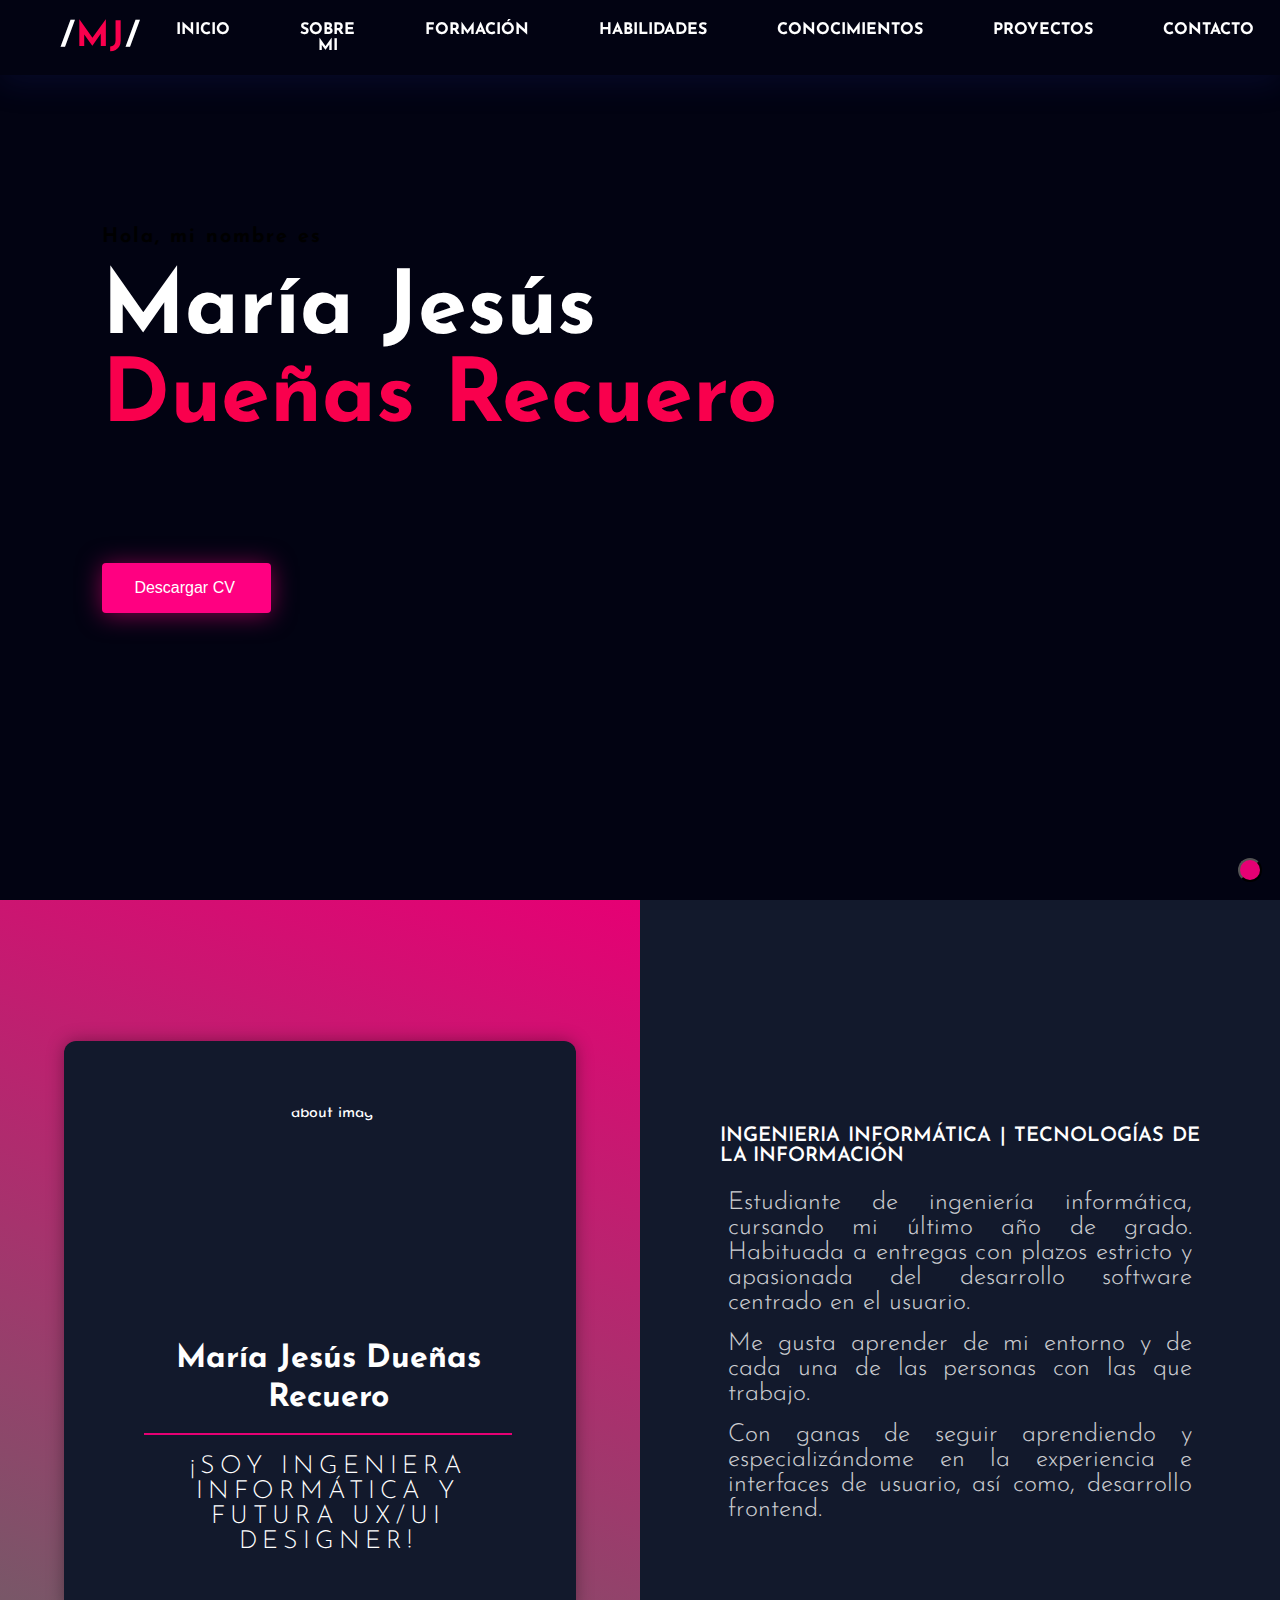
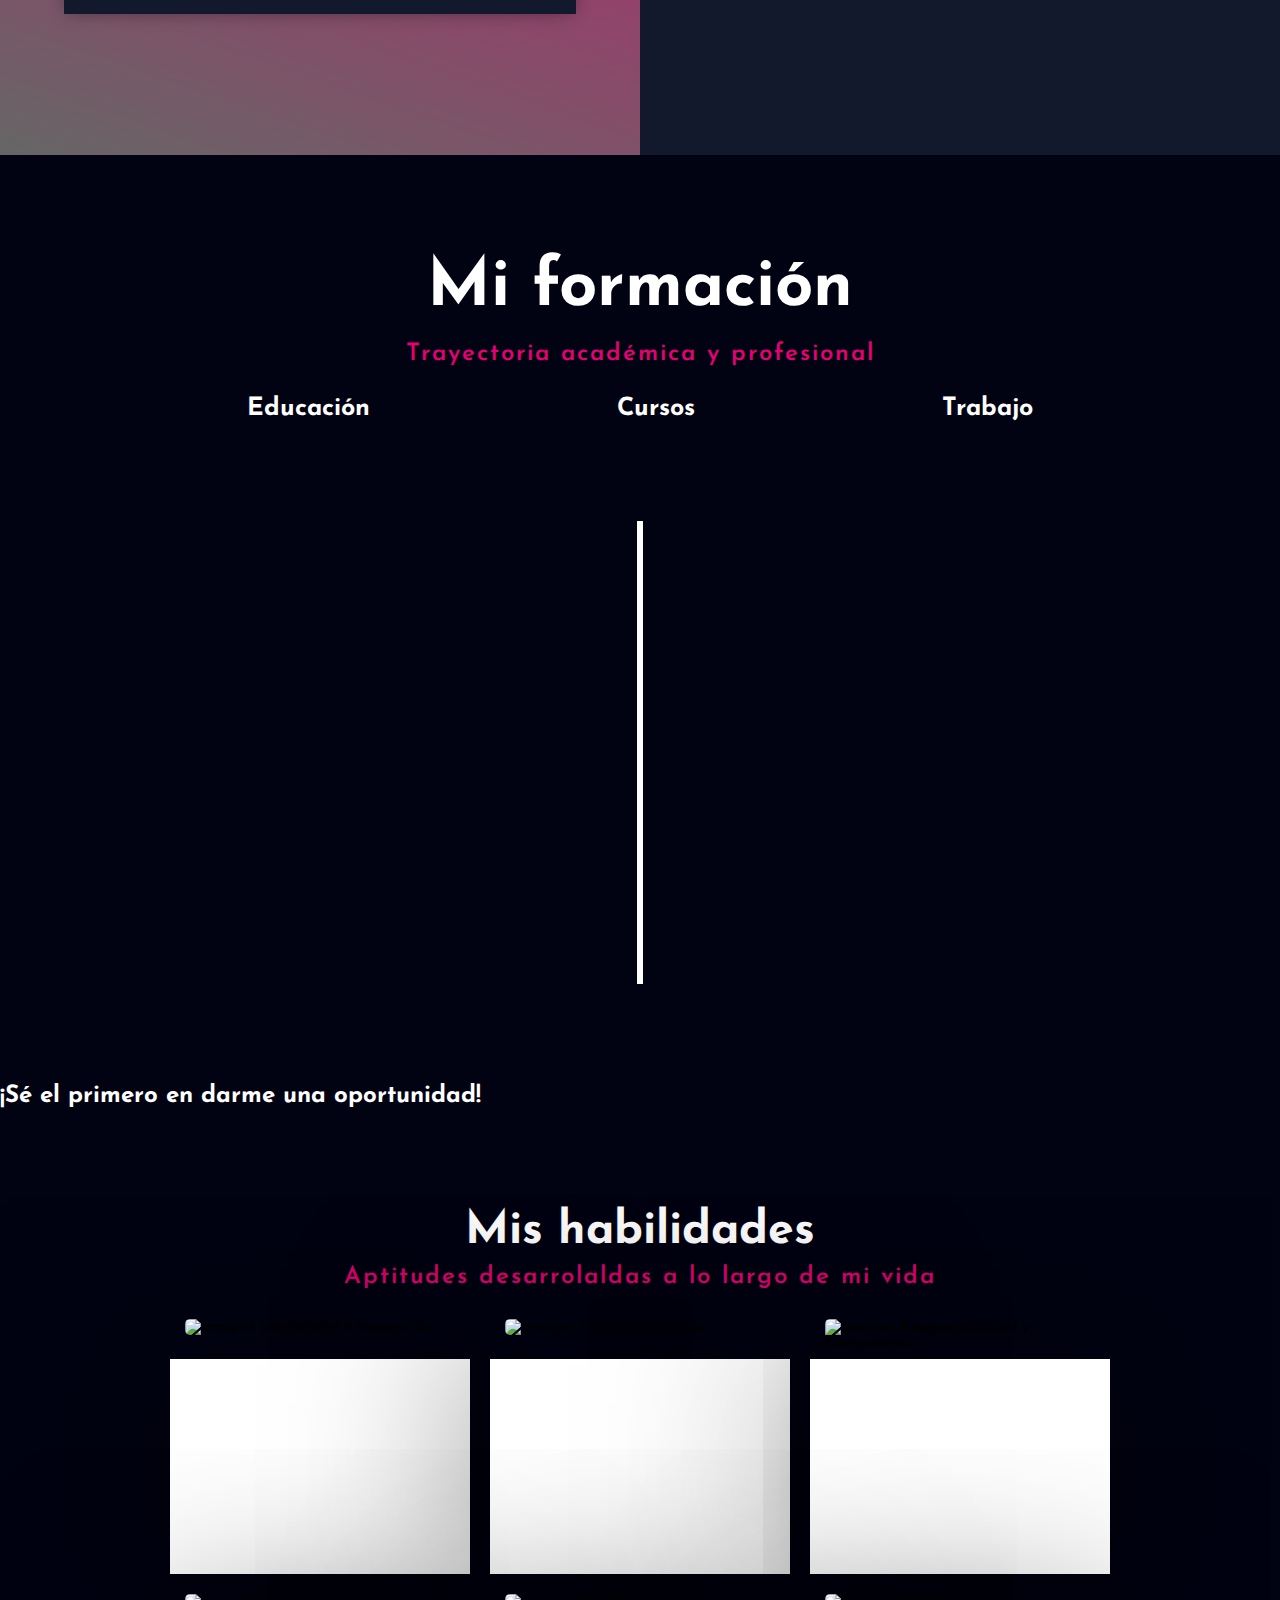
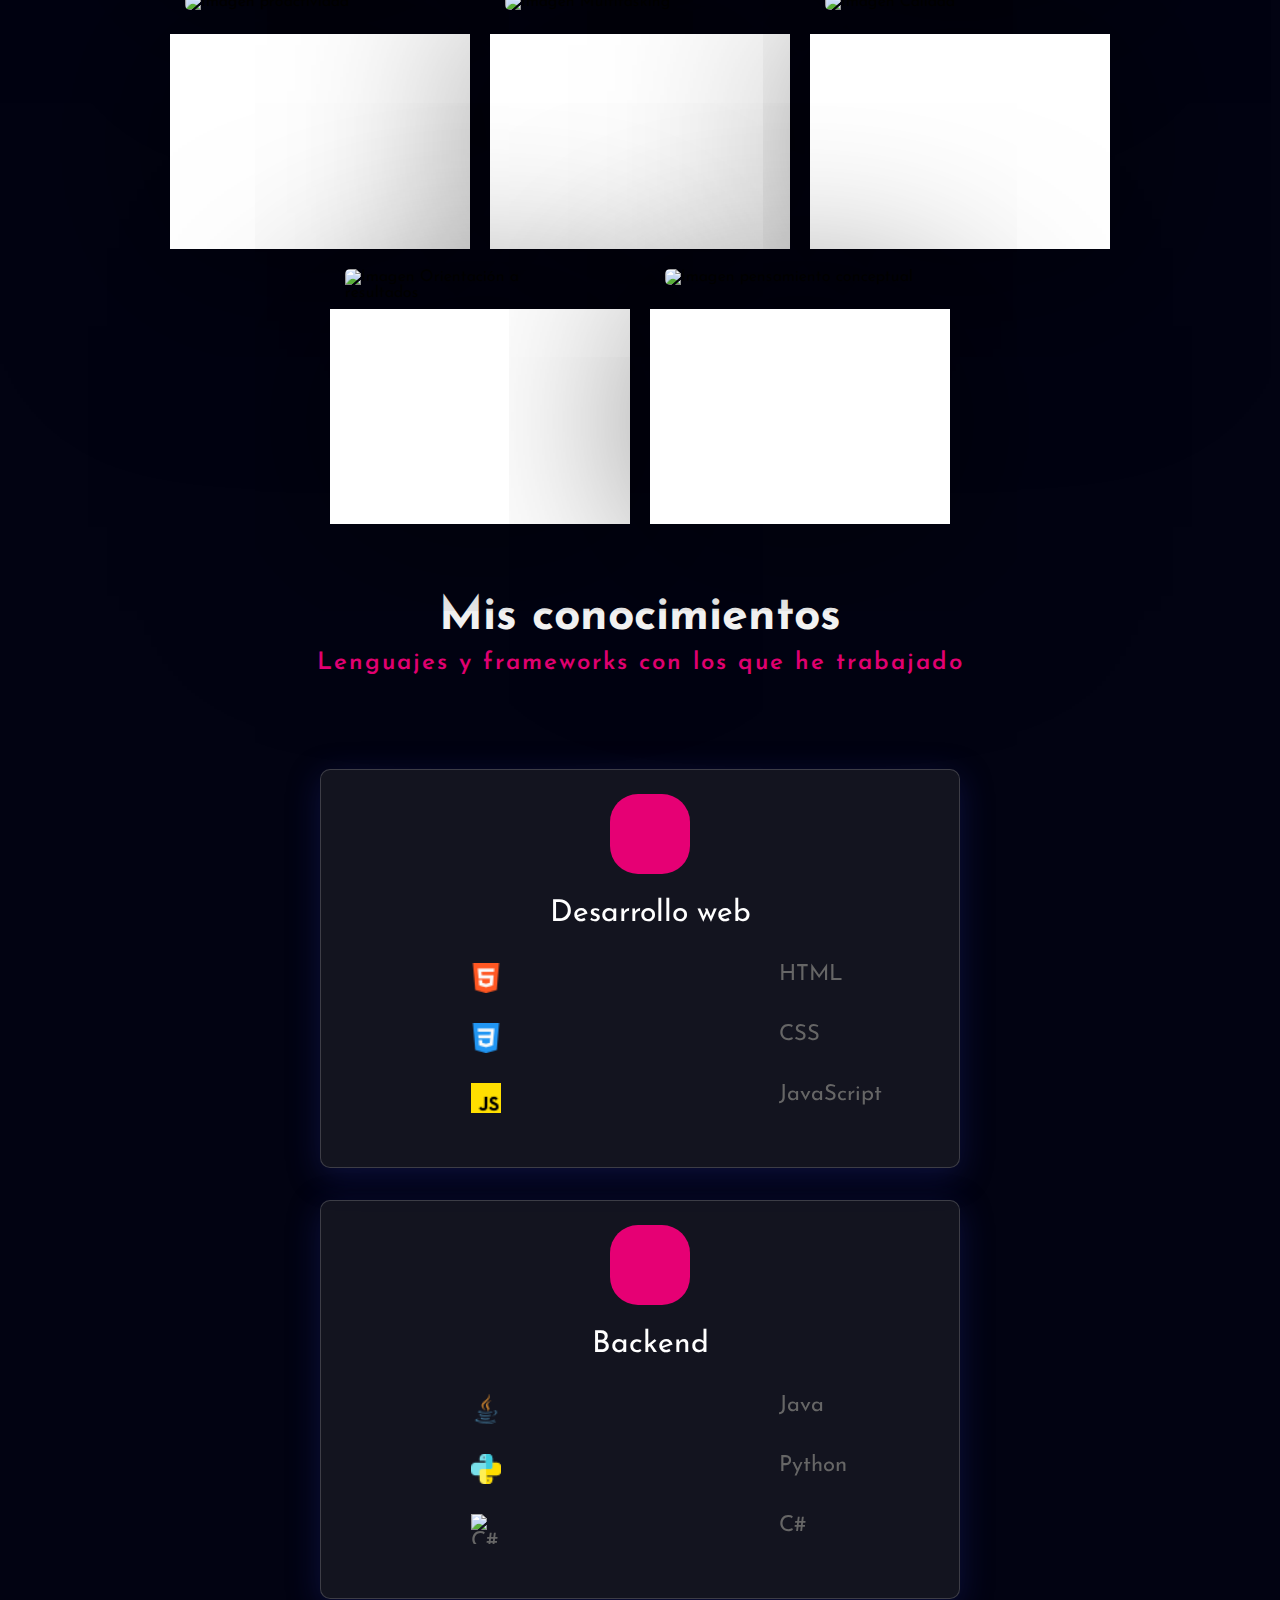
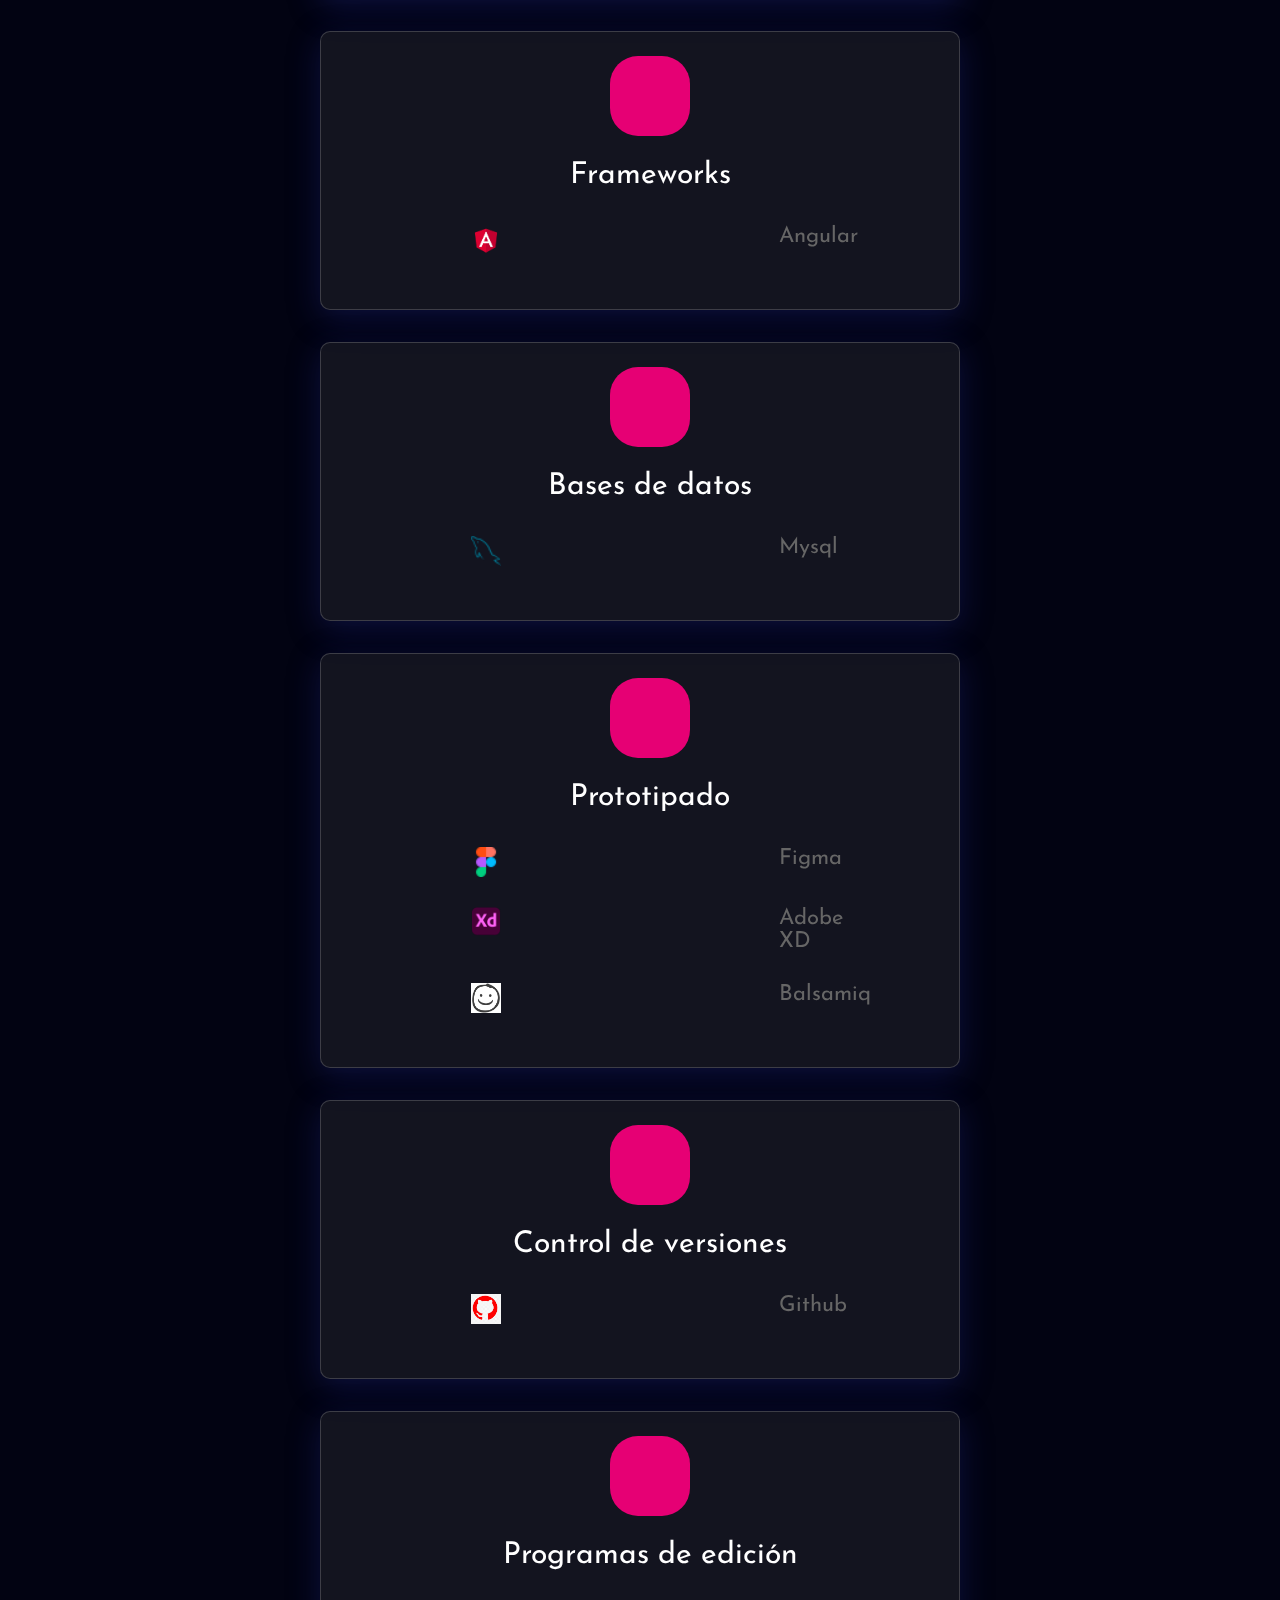
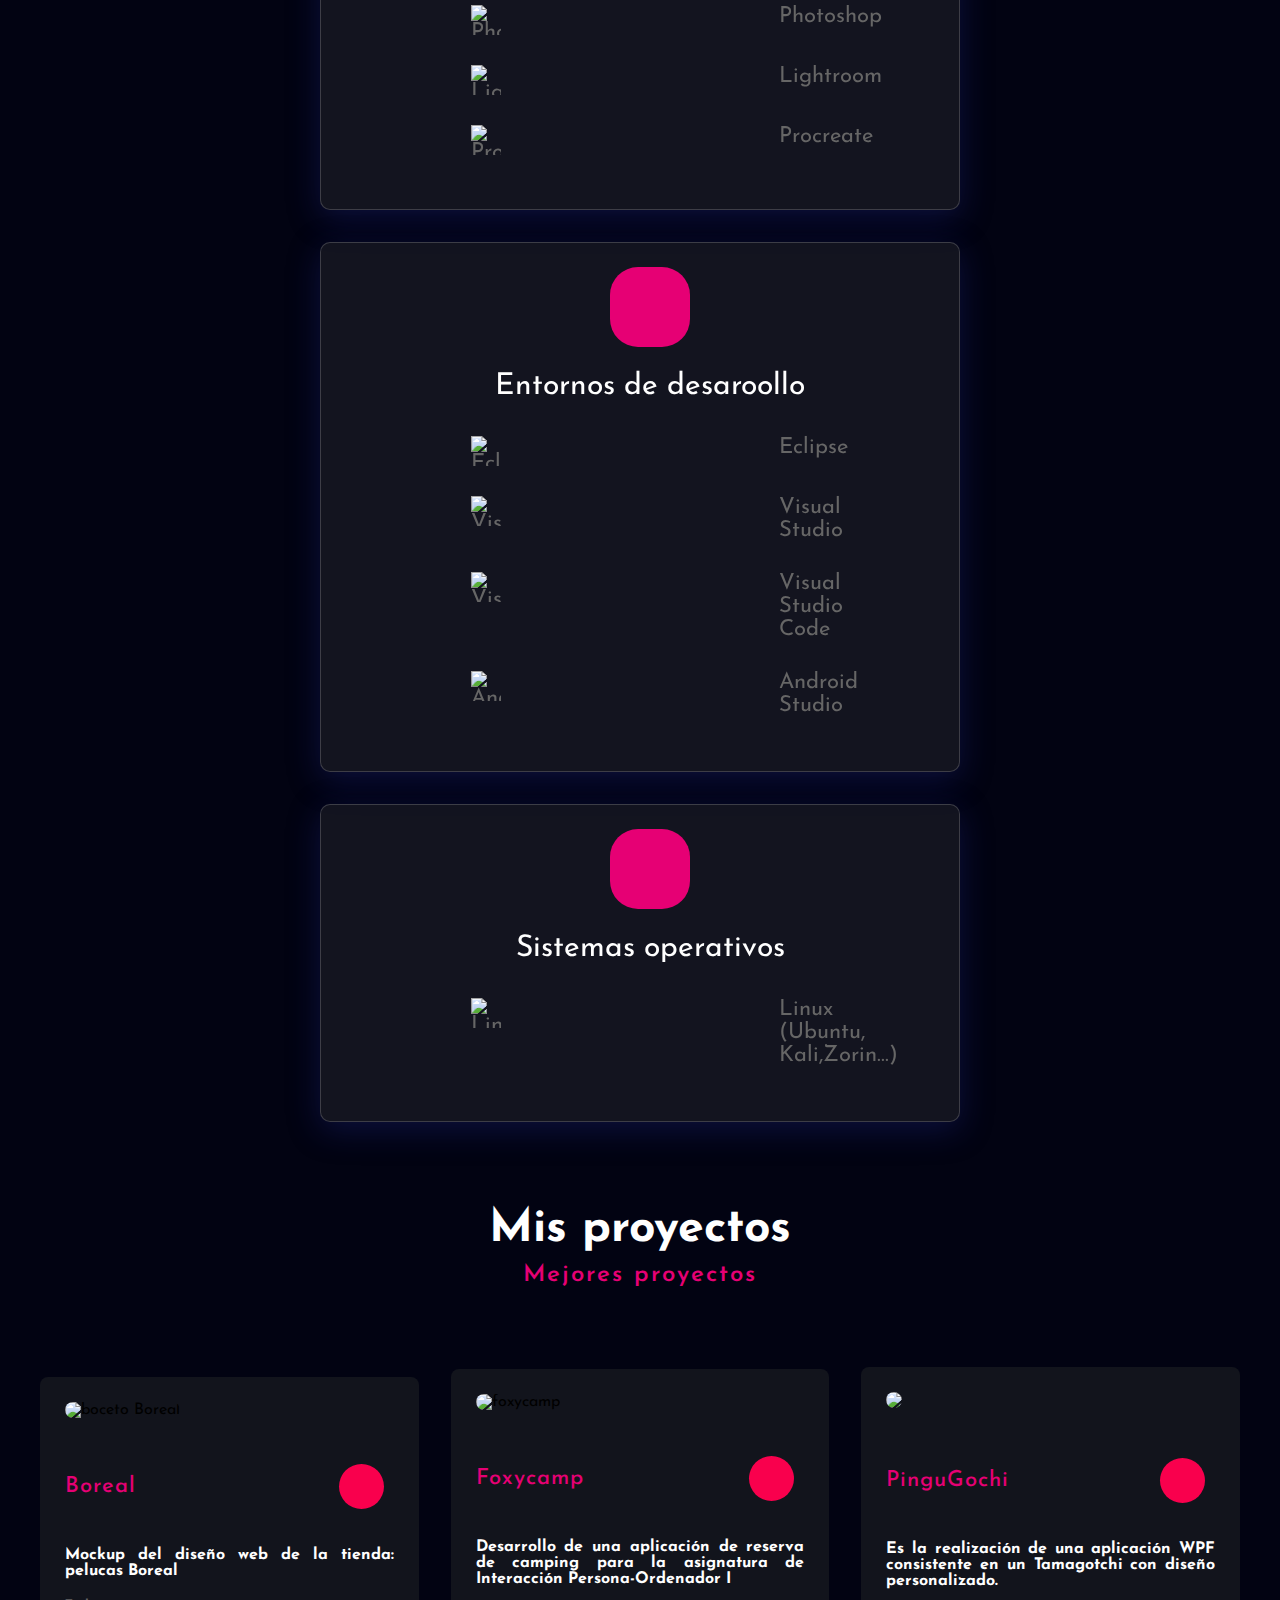
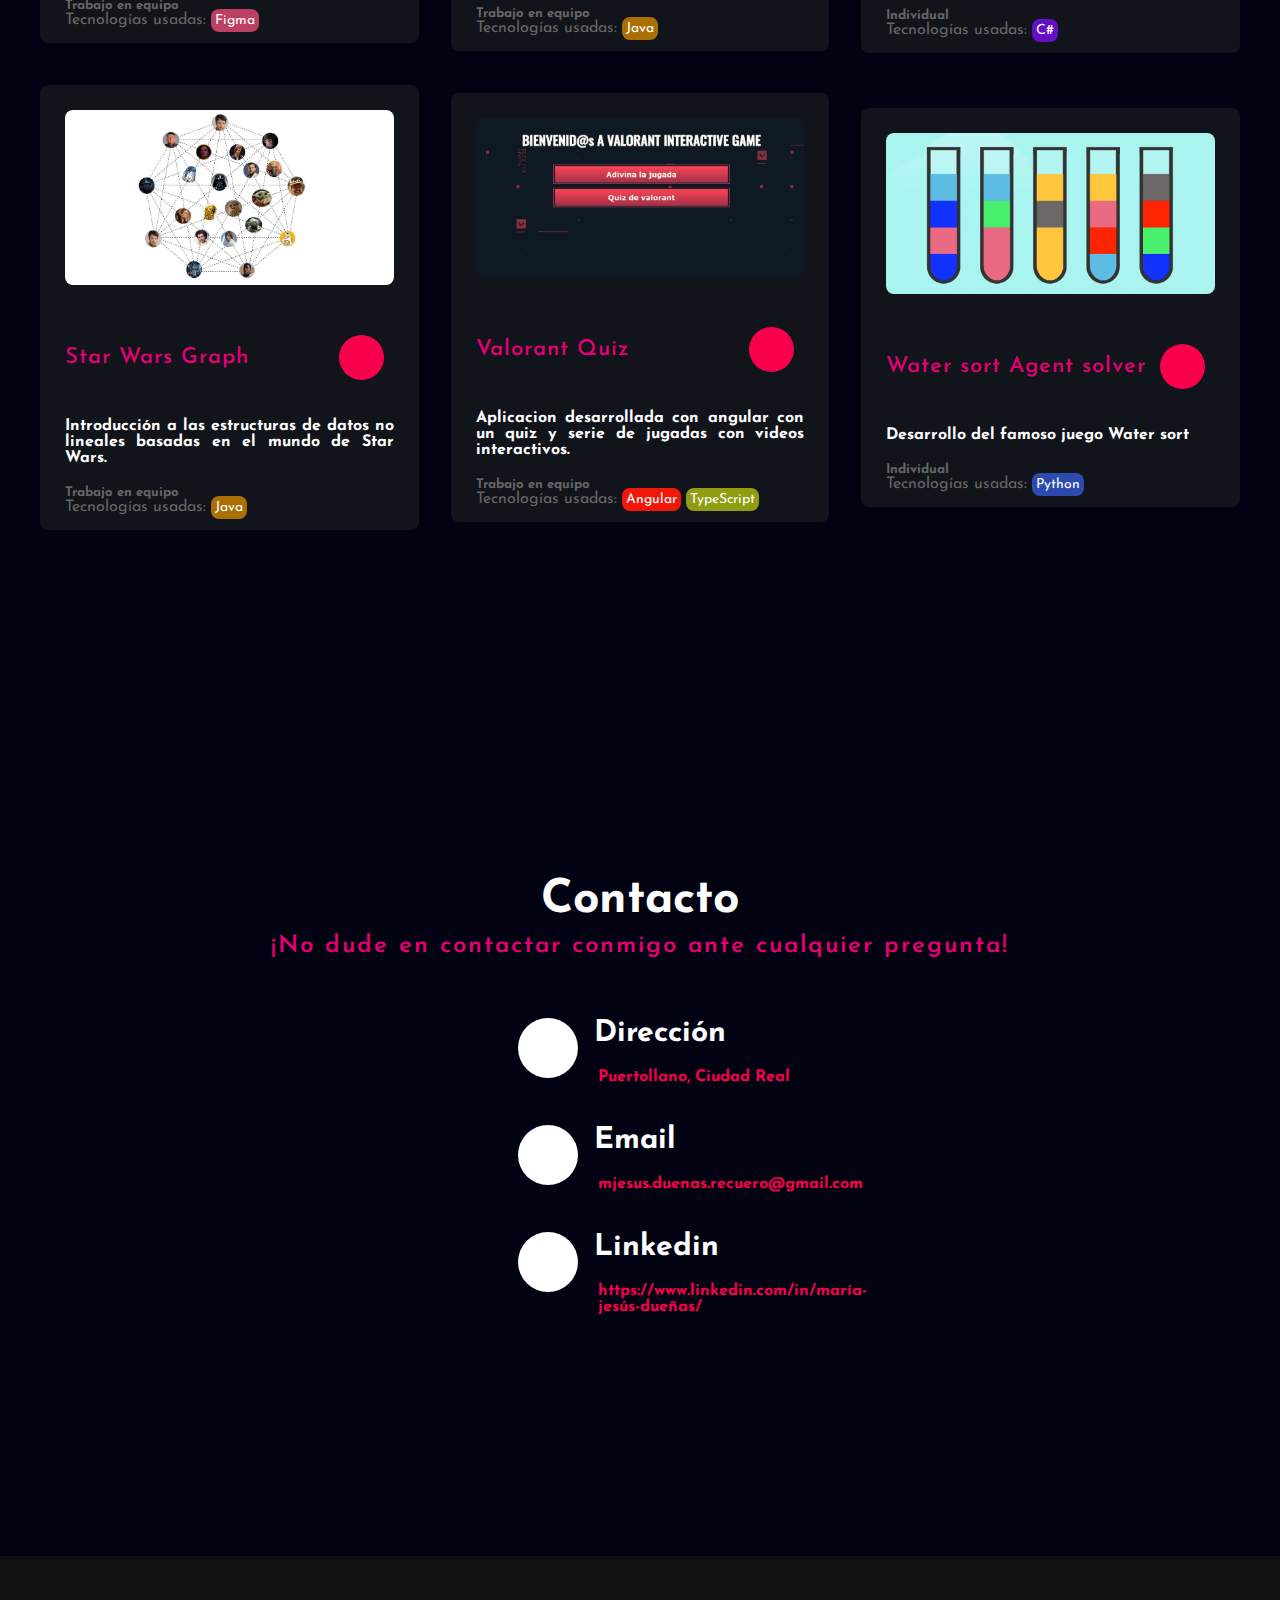
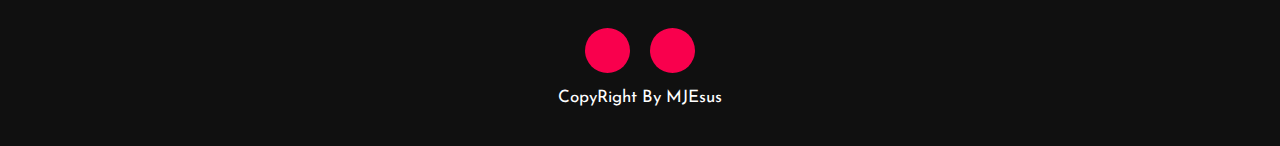
==== commit dd2fab47: "version2.1" ====
--- a/index.html
+++ b/index.html
@@ -2,14 +2,24 @@
 <html>
 <head>
 	<title>María Jesús Dueñas Recuero</title>
+	<mewta name="viewport" content="width=device-width,initial-scale=1.0"></mewta>
 	<link rel="stylesheet" type="text/css" href="assets/css/style.css">
+	<link rel="stylesheet" type="text/html" href="google25c2c4fcd3472ff0.html">
+	<link rel="stylesheet" type="text/html" href="googleb0a6f4ffdd3f7b40.html">
 	<link rel="stylesheet" href="https://fontawesome.com" integrity="sha384-50oBUHEmvpQ+1lW4y57PTFmhCaXp0ML5d60M1M7uH2+nqUivzIebhndOJK28anvf" crossorigin="anonymous">
-
   	<link href="https://fonts.googleapis.com/css2?family=Josefin+Sans:ital,wght@0,100;0,200;0,300;0,400;0,500;0,600;0,700;1,100;1,200;1,300;1,400;1,500;1,600;1,700&display=swap" rel="stylesheet">
-
 	<link rel="stylesheet" href="https://cdnjs.cloudflare.com/ajax/libs/font-awesome/5.15.3/css/all.min.css" integrity="sha512-iBBXm8fW90+nuLcSKlbmrPcLa0OT92xO1BIsZ+ywDWZCvqsWgccV3gFoRBv0z+8dLJgyAHIhR35VZc2oM/gI1w==" crossorigin="anonymous" referrerpolicy="no-referrer" />
 	<script defer src="script.js"></script>
 </head>
+<!-- Google tag (gtag.js) -->
+<script async src="https://www.googletagmanager.com/gtag/js?id=G-K6TK0D4TFQ"></script>
+<script>
+  window.dataLayer = window.dataLayer || [];
+  function gtag(){dataLayer.push(arguments);}
+  gtag('js', new Date());
+
+  gtag('config', 'G-K6TK0D4TFQ');
+</script>
 <body>
 	<!----hero Section start---->
 	<div class="hero" id="inicio">
@@ -24,21 +34,18 @@
 				<li><a href="#portfolio" onclick="seleccionar(this)">PROYECTOS</a></li>
 				<li><a href="#contacto" onclick="seleccionar(this)">CONTACTO</a></li>
 			</ul>
-		
 			<span class="btn_menu">
 				<i class="fa fa-bars"></i>
 			</span> 
 		</nav>
-
 		<div class="inicio__presentacion">
 			<h4>Hola, mi nombre es</h4>
-			<h1>María Jesús<span>Dueñas Recuero</span></h1>
+			<h1>María Jesús <br><span>Dueñas Recuero</span></h1>
 <!-- 		
 			<button type="button">Descargar CV</button> -->
-			<button type="button"><a href="assets/doc/DueñasRecuero_Mariajesus__CV.pdf" target="_blank" class="button">Descargar CV</a></button>
+			<a class="bubbly-button" href="assets/doc/DueñasRecuero_Mariajesus__CV.pdf" download="María Jesús Dueñas" style="text-decoration:none" style="text-align: center;" >Descargar CV</a>
 		</div>
 	</div>
-
 	<!----About section start---->
 	<section class="sobre__mi__section" id="sobremi">
 		<div class = "about-wrapper">
@@ -50,16 +57,17 @@
 					  <img src = "assets/img/profile.png" alt = "about image">
 					</div>
 				  </div>
-				  <h2>María Jesus Dueñas Recuero</h2>
-				  <h3>¡Soy ingeniera informatica!</h3>
+				  <h2>María Jesús Dueñas Recuero</h2>
+				  <h3>¡Soy ingeniera informática y futura UX/UI designer!</h3>
 				</div>
 			  </div>
 			</div>
 			<div class = "about-right">
 			  <div class = "about-para">
-				<p>Apasionada del desarrollo software centrado en el usuario para poder dar forma a sistemas intuitivos, adaptativos y fáciles de usar.</p> 
+				<h2>INGENIERIA INFORMÁTICA | TECNOLOGÍAS DE LA INFORMACIÓN</h2><br>
+				<p>Estudiante de ingeniería informática, cursando mi último año de grado. Habituada a entregas con plazos estricto y apasionada del desarrollo software centrado en el usuario.
+				<p>Me gusta aprender de mi entorno y de cada una de las personas con las que trabajo.</p>
 				<p>Con ganas de seguir aprendiendo y especializándome en la experiencia e interfaces de usuario, así como, desarrollo frontend.</p>
-				<p>Me gusta aprender de mi entorno y de cada una de las personas con las que trabajo, además, del autoaprendizaje que realizo diariamente leyendo artículos de los diferentes desarrolladores que sigo.</p>
 			  </div>
 			</div>
 		  </div>
@@ -68,12 +76,12 @@
 	<!----------Formación------------>
 	<section class="qualification__section" id="formacion">
 		<div class="main-text">
-			<h2>Mi formación</h2>
-			<h4>Trayectoria personal y profesional</h4>
+			<h1>Mi formación</h1>
+			<h4>Trayectoria académica y profesional</h4>
 		</div>
 		<div class="qualification__container container">
 			<div class="qualification__tabs">
-				<div class="qualification__button button--flex qualification__active" data-target="#education">
+				<div class="qualification__button button--flex qualification__active" data-target="#educacion">
 					<i class="fa fa-graduation-cap"></i>
 					Educación
 				</div>
@@ -87,13 +95,14 @@
 					<i class="fa fa-briefcase"></i>
 					Trabajo
 				</div>
-			</div>
-			<!-------------------------------------------------------------->
+	
+			</div>
+
 			<div class="qualification__sections">
-				<div class="qualification__content qualification__active" data-content id="education">
+				<div class="qualification__content qualification__active" data-content id="educacion">
 					<div class="timeline">
 						<div class="container right-container">
-							<img src="assets/img/qualification/birrete.png">
+							<img src="assets/img/qualification/birrete.png" alt="birrete">
 							<div class="text-box">
 								<h2>Título inglés B1</h2>
 								<small>2016</small>
@@ -102,19 +111,19 @@
 							</div>
 						</div>
 						<div class="container left-container">
-							<img src="assets/img/qualification/birrete.png">
+							<img src="assets/img/qualification/birrete.png" alt="birrete">
 							<div class="text-box">
 								<h2>Bachillerato tecnológico</h2>
 								<small>2016-2018</small>
 								<div class="logros">
 									<i class="fa fa-medal">Buen expediente academico | Sobresaliente (9,3)</i>
 								</div>
-								<p><a href="https://salesianospuertollano.com">Colegio San Juan Bosco(Salesianos)</a><br>Puertollano, Ciudad Real</p>
+								<p><a href="https://salesianospuertollano.com">Colegio San Juan Bosco (Salesianos)</a><br>Puertollano, Ciudad Real</p>
 								<span class="left-container-arrow"></span>
 							</div>
 						</div>
 						<div class="container right-container">
-							<img src="assets/img/qualification/birrete.png">
+							<img src="assets/img/qualification/birrete.png" alt="birrete">
 							<div class="text-box">
 								<h2>Grado en ingeniería informática</h2>
 								<small>2018-Actualidad</small>
@@ -130,7 +139,7 @@
 					</div>
 				</div>
 
-				<div class="qualification__content" data-content id="trabajo">
+				<div class="qualification__content__work" data-content id="trabajo">
 					<h2>¡Sé el primero en darme una oportunidad!</h2>
 				</div>
 
@@ -138,36 +147,96 @@
 
 
 		</div>
+
+
+		
 	</section>
 	
 	<!----------Habilidades------------>
 	<section class="soft__skills" id="habilidades">
 		<div class="main-text">
 			<h2>Mis habilidades</h2>
-			<h4>Lenguajes y frameworks con los que he trabajado</h4>
+			<h4>Aptitudes desarrolaldas a lo largo de mi vida</h4>
 		</div>
 
 		<div class="soft__skills__container">
-			<div class="soft__skills__hexagon">
-				<div class="soft__skills__shape"></div>
-			</div>
-
-			<div class="soft__skills__hexagon">
-				<div class="soft__skills__shape"></div>
-			</div>
-
-			<div class="soft__skills__hexagon">
-				<div class="soft__skills__shape"></div>
-			</div>
-
-			<div class="soft__skills__hexagon">
-				<div class="soft__skills__shape"></div>
-			</div>
-
-			<div class="soft__skills__hexagon">
-				<div class="soft__skills__shape"></div>
-			</div>
-
+			<div class="container">
+				<div class="card">
+					<div class="imgBx">
+						<img src="assets/img/soft-skills/Creativity-pana.svg" alt="Imagen creatividad e innovación">
+					</div>
+					<div class="content">
+						<h2>Creatividad e innovación</h2>
+						<p>Adquiridas durante las campañas de venta de camisetas en la universidad, diseños de prototipos para los diferentes proyectos y participación en concursos de fotografía</p>
+					</div>
+				</div>
+
+				<div class="card">
+					<div class="imgBx">
+						<img src="assets/img/soft-skills/Team work-bro.svg" alt="Imagen trabajo en equipo">
+					</div>
+					<div class="content">
+						<h2>Trabajo en equipo</h2>
+						<p>Adquiridos en las campañas de voluntariado:Jóvenes y desarrollo, S.O.S Haití y sembradores de estrellas, así como en los diferentes proyectos de la universidad</p>
+					</div>
+				</div>
+
+				<div class="card">
+					<div class="imgBx">
+						<img src="assets/img/soft-skills/Usability testing-amico.svg" alt="Imagen Responsabilidad y Compromiso">
+					</div>
+					<div class= "content">
+						<h2>Responsabilidad y Compromiso</h2>
+						<p>Adquiridas a lo largo de mi formación académica y en los proyectos realizados</p>
+					</div>
+				</div>
+
+				<div class="card">
+					<div class="imgBx">
+						<img src="assets/img/soft-skills/Knowledge-cuate.svg" alt="Imagen proactividad">
+					</div>
+					<div class="content">
+						<h2>Proactividad</h2>
+						<p>Adquirida a lo largo de los diferentes proyectos realizados en mi vida académmica.</p>
+					</div>
+				</div>
+				<div class="card">
+					<div class="imgBx">
+						<img src="assets/img/soft-skills/Multitasking-cuate.svg" alt="Imagen Multitasking">
+					</div>
+					<div class="content">
+						<h2>Multitasking</h2>
+						<p>Acostumbrada a la realización de varias tareas o proyectos al mimo tiempo.</p>
+					</div>
+				</div>
+				<div class="card">
+					<div class="imgBx">
+						<img src="assets/img/soft-skills/Product quality-amico.svg" alt="Imagen Calidad">
+					</div>
+					<div class="content">
+						<h2>Orientacion a calidad</h2>
+						<p>Siempre busco la excelencia a la hora de entregar un trabajo o proyecto</p>
+					</div>
+				</div>
+				<div class="card">
+					<div class="imgBx">
+						<img src="assets/img/soft-skills/Analytics-amico.svg" alt="Imagen Orientación a resultados">
+					</div>
+					<div class="content">
+						<h2>Orientación a resultados</h2>
+						<p>Adquirido durante la toma de decciones directas en la realización de diferentes proyectos</p>
+					</div>
+				</div>
+				<div class="card">
+					<div class="imgBx">
+						<img src="assets/img/soft-skills/Mathematics-bro (1).svg" alt="Imagen pensamiento conceptual">
+					</div>
+					<div class="content">
+						<h2>Pensamiento conceptual</h2>
+						<p>Gran capacidad de aprendizaje y explicación del mismo al resto del equipo</p>
+					</div>
+				</div>
+			</div>
 		</div>
 	</section>
 
@@ -183,32 +252,32 @@
 				<span class="fas fa-globe"></span>
 				<header>Desarrollo web</header>
 				<div class="list">
-					<img src="assets/img/skills/html-5.png">
+					<img src="assets/img/skills/html-5.png" alt="html">
 					<label>HTML</label>
 				</div>
 				<div class="list">
-					<img src="assets/img/skills/css-3.png">
+					<img src="assets/img/skills/css-3.png" alt="css">
 					<label>CSS</label>
 				</div>
 				<div class="list">
-					<img src="assets/img/skills/js.png">
+					<img src="assets/img/skills/js.png" alt="JavaScript">
 					<label>JavaScript</label>
 				</div>
 			</div>
 
 				<div class="set">
 					<span class="fas fa-file-code"></span>
-					<header>BACKEND</header>
+					<header>Backend</header>
 					<div class="list">
-						<img src="assets/img/skills/java (1).png">
+						<img src="assets/img/skills/java (1).png" alt="Java">
 						<label>Java</label>
 					</div>
 					<div class="list">
-						<img src="assets/img/skills/piton.png">
-						<label>python</label>
+						<img src="assets/img/skills/piton.png" alt="Python">
+						<label>Python</label>
 					</div>
 					<div class="list">
-						<img src="assets/img/skills/Csharp_Logo.png">
+						<img src="assets/img/skills/Csharp_Logo.png" alt="C#">
 						<label>c#</label>
 					</div>
 				</div>
@@ -217,7 +286,7 @@
 					<span class="fas fa-tools"></span>
 					<header>Frameworks</header>
 					<div class="list">
-						<img src="assets/img/skills/Angular_full_color_logo.svg.png">
+						<img src="assets/img/skills/Angular_full_color_logo.svg.png" alt="Angular">
 						<label>Angular</label>
 					</div>
 					
@@ -225,9 +294,9 @@
 
 					<div class="set">
 						<span class="fas fa-database"></span>
-						<header>Base de datos</header>
+						<header>Bases de datos</header>
 						<div class="list">
-							<img src="assets/img/skills/mysql.png">
+							<img src="assets/img/skills/mysql.png" alt="Mysql">
 							<label>Mysql</label>
 						</div>
 						
@@ -236,17 +305,17 @@
 						
 						<div class="set">
 							<span class="fas fa-draw-polygon"></span>
-							<header>Mockups</header>
-							<div class="list">
-								<img src="assets/img/skills/figma.png">
+							<header>Prototipado</header>
+							<div class="list">
+								<img src="assets/img/skills/figma.png" alt="Figma">
 								<label>Figma</label>
 							</div>
 							<div class="list">
-								<img src="assets/img/skills/XD.png">
+								<img src="assets/img/skills/XD.png" alt="AdobeXD">
 								<label>Adobe XD</label>
 							</div>
 							<div class="list">
-								<img src="assets/img/skills/descarga.png">
+								<img src="assets/img/skills/descarga.png" alt="Balsamiq">
 								<label>Balsamiq</label>
 							</div>
 						</div>
@@ -255,7 +324,7 @@
 							<span class="fa fa-code-branch"></span>
 							<header>Control de versiones</header>
 							<div class="list">
-								<img src="assets/img/skills/25231.png">
+								<img src="assets/img/skills/25231.png" alt="Github">
 								<label>Github</label>
 							</div>
 							
@@ -263,22 +332,48 @@
 
 						<div class="set">
 							<span class="fa fa-plus"></span>
-							<header>Otros</header>
-							<div class="list">
-								<i class="fab fa-figma5"></i>
+							<header>Programas de edición</header>
+							<div class="list">
+								<img src="assets/img/skills/photoshop.png" alt="Photoshop">
 								<label>Photoshop</label>
 							</div>
 							<div class="list">
-								<i class="fab fa-adobe"></i>
+								<img src="assets/img/skills/lightroom.png" alt="Lightroom">
 								<label>Lightroom</label>
 							</div>
 							<div class="list">
-								<i class="fab fa-hmtl5"></i>
+								<img src="assets/img/skills/procreate.png" alt="Procreate">
 								<label>Procreate</label>
 							</div>
 						</div>
-
-
+						<div class="set">
+							<span class="fab fa-codepen"></span>
+							<header>Entornos de desaroollo</header>
+							<div class="list">
+								<img src="assets/img/skills/eclipse.png" alt="Eclipse">
+								<label>Eclipse</label>
+							</div>
+							<div class="list">
+								<img src="assets/img/skills/Visual_Studio_Icon_2019.svg.png" alt="Visual studio">
+								<label>Visual Studio</label>
+							</div>
+							<div class="list">
+								<img src="assets/img/skills/vsc.png" alt="Visual studio code">
+								<label>Visual Studio Code</label>
+							</div>
+							<div class="list">
+								<img src="assets/img/skills/androidçStudio.png" alt="Android Studio">
+								<label>Android Studio</label>
+							</div>
+						</div>
+						<div class="set">
+							<span class="fab fa-opera"></span>
+							<header>Sistemas operativos</header>
+							<div class="list">
+								<img src="assets/img/skills/linux.png" alt="Linux">
+								<label>Linux <br>(Ubuntu, Kali,Zorin...)</label>
+							</div>
+						</div>
 
 			</div>
 
@@ -297,7 +392,7 @@
 		</div>
 		<div class="portfolio__content">
 			<div class="row">
-				<img src="assets/img/proyectos/MockupBoreal.JPG">
+				<img src="assets/img/proyectos/MockupBoreal.JPG" alt="boceto Boreal">
 				<div class="main-row">
 					<div class="row-text">
 						<h6>Boreal</h6>
@@ -309,11 +404,18 @@
 					</div>
 				</div>
 				<h3>Mockup del diseño web de la tienda: pelucas Boreal</h3>
+				<div class="footer__proyect">
+					<h5>Trabajo en equipo</h5>
+					
+					<label>Tecnologías usadas: </label><span class="label figma">Figma</span>
+				</div>
+				
+				
 			</div>
 
 
 			<div class="row">
-				<img src="assets/img/proyectos/foxycamp.PNG">
+				<img src="assets/img/proyectos/foxycamp.PNG" alt="foxycamp">
 				<div class="main-row">
 					<div class="row-text">
 						<h6>Foxycamp</h6>
@@ -325,6 +427,12 @@
 					</div>
 				</div>
 				<h3>Desarrollo de una aplicación de reserva de camping para la asignatura de Interacción Persona-Ordenador I</h3>
+				<div class="footer__proyect">
+					<h5>Trabajo en equipo</h5>
+					<label>Tecnologías usadas: </label><span class="label Java">Java</span>
+					
+				</div>
+
 			</div>
 			
 			<div class="row">
@@ -340,10 +448,14 @@
 					</div>
 				</div>
 				<h3>Es la realización de una aplicación WPF consistente en un Tamagotchi con diseño personalizado.</h3>
+				<div class="footer__proyect">
+					<h5>Individual</h5>
+					<label>Tecnologías usadas: </label><span class="label csharp">C#</span>
+				</div>
 			</div>
 
 			<div class="row">
-				<img src="assets/img/proyectos/graph-starwars.JPG">
+				<img src="assets/img/proyectos/graph-starwars.JPG" alt="grafo star wars">
 				<div class="main-row">
 					<div class="row-text">
 						<h6>Star Wars Graph</h6>
@@ -354,7 +466,11 @@
 						</div>
 					</div>
 				</div>
-				<h3>Introducción a las estructuras de datos no lineales basadas en el mundo de Star Wars. Desarrollado con java.</h3>
+				<h3>Introducción a las estructuras de datos no lineales basadas en el mundo de Star Wars.</h3>
+				<div class="footer__proyect">
+					<h5>Trabajo en equipo</h5>
+					<label>Tecnologías usadas: </label><span class="label Java">Java</span>
+				</div>
 			</div>
 			
 
@@ -371,20 +487,30 @@
 					</div>
 				</div>
 				<h3>Aplicacion desarrollada con angular con un quiz y serie de jugadas con videos interactivos.</h3>
+				<div class="footer__proyect">
+					<h5>Trabajo en equipo</h5>
+					<label>Tecnologías usadas: </label><span class="label Angular">Angular</span><span class="label Typescript">TypeScript</span>
+					
+				</div>
+				
 			</div>
 
 
 			<div class="row">
-				<img src="assets/img/proyectos/watersort.png">
+				<img src="assets/img/proyectos/watersort.png" alt="water sort">
 				<div class="main-row">
 					<div class="row-text">
-						<h6>Water sort Agebt solver</h6>
+						<h6>Water sort Agent solver</h6>
 					</div>
 					<div class="social">
 						<a href="https://github.com/MJesusGit/Water-sort-agent-solver.git"><i class="fab fa-github"></i></a>
 					</div>
 				</div>
-				<h3>Desarrollo del famoso juego Water sort en python</h3>
+				<h3>Desarrollo del famoso juego Water sort</h3>
+				<div class="footer__proyect">
+					<h5>Individual</h5>
+					<label>Tecnologías usadas: </label><span class="label Python">Python</span>
+				</div>
 			</div>
 
 
@@ -398,11 +524,9 @@
 
 	<!------Contact Me------>
 	<section class="contacto" id="contacto">
-		<div>
-			<div class="main-text">
-				<h2>Contáctame</h2>
-				<p>No dude en contactar conmigo ante cualquier duda</p>
-			</div>
+		<div class="main-text">
+			<h2>Contacto</h2>
+			<h4>¡No dude en contactar conmigo ante cualquier pregunta!</h4>
 		</div>
 		
 		
@@ -424,10 +548,10 @@
 					</div>
 				</div>
 				<div class="contacto__box">
-					<div class="contacto__icon"><i class="fa fa-mobile-alt"></i></div>
+					<div class="contacto__icon"><i class="fab fa-linkedin"></i></div>
 					<div class="contacto__texto">
-						<h3>Número de teléfono</h3>
-						<p></p>
+						<h3>Linkedin</h3>
+						<p>https://www.linkedin.com/in/maría-jesús-dueñas/</p>
 					</div>
 				</div>
 			</div>
@@ -460,20 +584,20 @@
 	</section>
 
 	
-	<a href="#" class="top"><i class="fab fa-arrow-circle-up"></i></a>
+	
 
 	<!------footer start--------->
 	<footer>
 		<div class="social">
 			<a href="https://github.com/MJesusGit?tab=repositories"><i class="fab fa-github"></i></a>
-			<a href="#"><i class="fab fa-instagram"></i></a>
-			<a href="#"><i class="fab fa-linkedin"></i></a>
+			<a href="https://www.linkedin.com/in/maría-jesús-dueñas/"><i class="fab fa-linkedin"></i></a>
 		</div>
 		<p class="end">CopyRight By MJEsus</p>
+		
 	</footer>
 
-	<a href="#" class="top"><i class="fa fa-arrow-up"></i></a>
-
+	<button onclick="topFunction()" id="topButton" class="buttonTop" ><i class="fa fa-arrow-up"></i></button>
+	
 
 </body>
 </html>--- a/assets/css/style.css
+++ b/assets/css/style.css
@@ -18,16 +18,18 @@
 *                                              *
 ***********************************************/
 :root {
-	--main-color:#f9004d;
+	--main-color:#e60074;
 	--second-color: #bc4063;  
 	--white:white;
 	--overlay-color:#666;
 	--bg-color:#020312;
-	--h1-font:5rem;
-	--h1-font-hero:50px;
+	--h1-font:6rem;
+	--h1-font-hero:5.5rem;
 	--h2-font:4.1rem;
 	--h3-font:25px;
+	--h3-font-about:20px;
 	--p-font:1.1rem;
+
 }
 
 *{
@@ -91,22 +93,24 @@
 	color: var(--white);
 }
 
-button{
+/* button{
 	background-color:#f9004d;
 	color: white;
 	text-decoration: none;
 	border: 2px solid transparent;
 	font-weight: bold;
 	padding: 13px 30px;
-	border-radius: 30px;
+	border-radius: 50%;
 	transition: .4s; 
+
 }
 
 button:hover{
 	background-color: transparent;
 	border: 2px solid #f9004d;
 	cursor: pointer;
-}
+} */
+
 
 
 /***********************************************
@@ -184,6 +188,10 @@
 	color: var(--main-color);
 	transition: .4s;
 }
+
+nav ul li a:active{
+	color:var(--main-color)
+}
 .btn_menu{
     margin-right: 30px;
     font-size: 25px;
@@ -218,8 +226,99 @@
 ul.show{
     top:65px;
 }
-
-@media (max-width:991px){
+.bubbly-button {
+	font-family: "Helvetica", "Arial", sans-serif;
+	display: inline-block;
+	font-size: 1em;
+	padding: 1em 2em;
+	margin-top: 100px;
+	width: 25%;
+	height: 10%;
+	margin-bottom: 60px;
+	-webkit-appearance: none;
+	appearance: none;
+	background-color: #ff0081;
+	color: #fff;
+	border-radius: 4px;
+	border: none;
+	cursor: pointer;
+	position: relative;
+	transition: transform ease-in 0.1s, box-shadow ease-in 0.25s;
+	box-shadow: 0 2px 25px rgba(255, 0, 130, 0.5);
+  }
+
+  .a {
+	text-align: center;
+  }
+  .bubbly-button:focus {
+	outline: 0;
+  }
+  .bubbly-button:before, .bubbly-button:after {
+	position: absolute;
+	content: "";
+	display: block;
+	width: 140%;
+	height: 100%;
+	left: -20%;
+	z-index: -1000;
+	transition: all ease-in-out 0.5s;
+	background-repeat: no-repeat;
+  }
+  .bubbly-button:before {
+	display: none;
+	top: -75%;
+	background-image: radial-gradient(circle, #ff0081 20%, transparent 20%), radial-gradient(circle, transparent 20%, #ff0081 20%, transparent 30%), radial-gradient(circle, #ff0081 20%, transparent 20%), radial-gradient(circle, #ff0081 20%, transparent 20%), radial-gradient(circle, transparent 10%, #ff0081 15%, transparent 20%), radial-gradient(circle, #ff0081 20%, transparent 20%), radial-gradient(circle, #ff0081 20%, transparent 20%), radial-gradient(circle, #ff0081 20%, transparent 20%), radial-gradient(circle, #ff0081 20%, transparent 20%);
+	background-size: 10% 10%, 20% 20%, 15% 15%, 20% 20%, 18% 18%, 10% 10%, 15% 15%, 10% 10%, 18% 18%;
+  }
+  .bubbly-button:after {
+	display: none;
+	bottom: -75%;
+	background-image: radial-gradient(circle, #ff0081 20%, transparent 20%), radial-gradient(circle, #ff0081 20%, transparent 20%), radial-gradient(circle, transparent 10%, #ff0081 15%, transparent 20%), radial-gradient(circle, #ff0081 20%, transparent 20%), radial-gradient(circle, #ff0081 20%, transparent 20%), radial-gradient(circle, #ff0081 20%, transparent 20%), radial-gradient(circle, #ff0081 20%, transparent 20%);
+	background-size: 15% 15%, 20% 20%, 18% 18%, 20% 20%, 15% 15%, 10% 10%, 20% 20%;
+  }
+  .bubbly-button:active {
+	transform: scale(0.9);
+	background-color: #e60074;
+	box-shadow: 0 2px 25px rgba(255, 0, 130, 0.2);
+  }
+  .bubbly-button.animate:before {
+	display: block;
+	animation: topBubbles ease-in-out 0.75s forwards;
+  }
+  .bubbly-button.animate:after {
+	display: block;
+	animation: bottomBubbles ease-in-out 0.75s forwards;
+  }
+  
+  @keyframes topBubbles {
+	0% {
+	  background-position: 5% 90%, 10% 90%, 10% 90%, 15% 90%, 25% 90%, 25% 90%, 40% 90%, 55% 90%, 70% 90%;
+	}
+	50% {
+	  background-position: 0% 80%, 0% 20%, 10% 40%, 20% 0%, 30% 30%, 22% 50%, 50% 50%, 65% 20%, 90% 30%;
+	}
+	100% {
+	  background-position: 0% 70%, 0% 10%, 10% 30%, 20% -10%, 30% 20%, 22% 40%, 50% 40%, 65% 10%, 90% 20%;
+	  background-size: 0% 0%, 0% 0%, 0% 0%, 0% 0%, 0% 0%, 0% 0%;
+	}
+  }
+  @keyframes bottomBubbles {
+	0% {
+	  background-position: 10% -10%, 30% 10%, 55% -10%, 70% -10%, 85% -10%, 70% -10%, 70% 0%;
+	}
+	50% {
+	  background-position: 0% 80%, 20% 80%, 45% 60%, 60% 100%, 75% 70%, 95% 60%, 105% 0%;
+	}
+	100% {
+	  background-position: 0% 90%, 20% 90%, 45% 70%, 60% 110%, 75% 80%, 95% 70%, 110% 10%;
+	  background-size: 0% 0%, 0% 0%, 0% 0%, 0% 0%, 0% 0%, 0% 0%;
+	}
+  }
+
+
+
+@media screen and(max-width:900px){
+
 	.inicio__presentacion{
 		position: absolute;
 		top: 50%;
@@ -229,6 +328,7 @@
 	.inicio__presentacion h1{
 		font-size: var(--h1-font);
 	}
+	
 	.hero{
 		height: 100vh;
 		width: 100%;
@@ -244,8 +344,50 @@
 
 
 
-
-
+@media screen and (min-width:480px){
+	.inicio__presentacion{
+		position: absolute;
+		top: 50%;
+		left:8%;
+		transform: translateY(-50%);
+	}
+	.inicio__presentacion h1{
+		font-size: var(--h1-font-hero);
+	}
+	.hero{
+		height: 100vh;
+		width: 100%;
+		background-image: url(../img/background.jpg);
+		background-position: center;
+	}
+	
+	ul.show{
+		top:75px;
+	}
+}
+
+
+@media screen and  (max-width:480px )and (min-width:0px){
+	.inicio__presentacion{
+		position: absolute;
+		top: 50%;
+		left:8%;
+		transform: translateY(-50%);
+	}
+	.inicio__presentacion h1{
+		font-size: var(--h1-font-hero);
+	}
+	.hero{
+		height: 100vh;
+		width: 100%;
+		background-image: url(../img/background.jpg);
+		background-position: center;
+	}
+	
+	ul.show{
+		top:75px;
+	}
+}
 
 
 /***********************************************
@@ -296,8 +438,6 @@
     height: 200px;
 }
 
-
-
 .about-left-content h2{
     font-size: 2rem;
     margin: 2.2rem 0 0.6rem 0;
@@ -305,11 +445,13 @@
     padding-bottom: 1rem;
     border-bottom: 2px solid var(--main-color);
 }
+
 .about-left-content h3{
     text-transform: uppercase;
     font-weight: 300;
     letter-spacing: 5px;
     margin-top: 1.2rem;
+	text-align: center;
 }
 .icons{
     background: #12192c;
@@ -358,6 +500,8 @@
 }
 .about-right h2{
     font-weight: 600;
+	font-size: var(--h3-font-about);
+	text-align: justify;
 }
 .about-btns{
     display: flex;
@@ -427,8 +571,30 @@
 	}
 }
 
-
- 
+@media screen and (min-width: 1320px){
+    .about-wrapper{
+        display: grid;
+        grid-template-columns: repeat(2, 2fr);
+    }
+
+    .about-left{
+        position: relative;
+    }
+    .about-left-content{
+        position: absolute;
+        width:80%
+    
+    }
+	.about-para p{
+    font-weight: 300;
+    padding: 0.5rem;
+	font-size: var(--h3-font);
+    opacity: 0.8;
+	text-align: justify;
+	}
+}
+
+
 /***********************************************
 *                                              *
 ************* 03.1.Qualification ***************
@@ -439,6 +605,7 @@
 	position: relative;
 	max-width: 1200px;
 	margin:100px auto;
+	
 }
 
 .timeline .container{
@@ -557,7 +724,7 @@
 	left:-15px;
 }
 
-@media screen and (min-width:600px){
+@media screen and (max-width:960px){
 	.timeline{
 		margin:50px auto;
 	}
@@ -601,6 +768,53 @@
 	}
 
 }
+
+@media screen and (max-width:480px){
+	.timeline{
+		margin:50px auto;
+		
+	}
+	.timeline::after{
+		left:31px;
+	}
+
+	.timeline .container{
+		width:100%;
+		padding-left: 80px;
+		padding-right: 25px;
+	}
+
+	.text-box{
+		font-size: 13px;
+	}
+
+	.text-box small{
+		margin-bottom: 10px;
+	}
+
+	.timeline .right-container{
+		left:0;
+
+	}
+	.timeline .left-container{
+		left:0;
+
+	}
+
+	.timeline .left-container img, .timeline .right-container img{
+		left:10px ;
+
+	}
+
+	.left-container-arrow, .right-container-arrow{
+		border-right: 15px solid var(--white) ;
+		border-left:0;
+		left:-15px;
+
+	}
+
+}
+
 
 
 .qualification__section{
@@ -634,7 +848,7 @@
     display: block;
 }
 
-.qualification__button.qualification__active{
+.qualification__button .qualification__active{
     color: var(--main-color);
 	margin-top: 10px;
 }
@@ -651,41 +865,93 @@
 .qualification__link:hover{
     color: var(--overlay-color);
 }
+.qualification__content__work h2{
+	color: var(--white);
+}
+
+
+
 /***********************************************
 *                                              *
 **************** 01.soft_Skills ****************
 *                                              *
 ***********************************************/
-
-.soft__skills_container{
+.soft__skills__container{
+	display: flex;
+	justify-content: center;
+	align-items: center;
+}
+
+.soft__skills__container .container{
 	position: relative;
-	display:flex;
+	width: 1100px;
+	display: flex;
 	justify-content: center;
 	align-items: center;
 	flex-wrap: wrap;
-}
-
-.soft__skills_container .soft__skills__hexagon{
+	padding: 30px;
+}
+
+.soft__skills__container .container .card{
 	position: relative;
-	width: 350px;
-	height: 400px;
-	margin: 50px 20px 70px ;
-}
-
-.soft__skills_container .soft__skills__hexagon .soft__skills__shape{
-	position: absolute;
-	top:0;
-	left:0;
-	width:100%;
-	height: 100%;
+	max-width: 300px;
+	height:215px;
 	background: var(--white);
-	clip-path: polygon(0 26%, 52% 0, 100% 26%, 100% 74%, 52% 100%, 0 74%);
-
-
-}
-
-
-
+	margin:30px 10px ;
+	padding:20px 15px ;
+	display: flex;
+	flex-direction: column;
+	box-shadow: 0 5px 202px  rgba(0, 0, 0, .6);
+	transition: 0.3s ease-in-out;
+}
+
+
+.soft__skills__container .container .card:hover{
+	height: 420px;
+}
+
+.soft__skills__container .container .card .imgBx{
+	position: relative;
+	width: 260px;
+	height: 260px;
+	top:-60px;
+	justify-content: center;
+	z-index:1;
+}
+
+.soft__skills__container .container .card .imgBx img{
+	max-width: 100%;
+	border-radius: 5px;
+	padding-right: 10px;
+}
+
+.soft__skills__container .container .card .content{
+	position: relative;
+	margin-top: -140px;
+	padding: 10px 15px;
+	text-align:justify;
+	color:var(--bg-color);
+	visibility: hidden;
+	opacity:0;
+	transition:0.3s ease-in-out;
+}
+
+.soft__skills__container .container .card:hover .content{
+	visibility: visible;
+	opacity:1;
+	margin-top: -40px;
+	transition-delay:0.3;
+}
+.soft__skills__container .container .card .content h2{
+	font-size: var(--h3-font);
+	text-align: center;
+	padding-bottom: 10px;
+	color: var(--second-color);
+}
+.soft__skills__container .container .card .content p{
+	font-size: var(--p-font);
+	padding-bottom: 10px;
+}
 /***********************************************
 *                                              *
 ***************** 04.skills******************
@@ -722,8 +988,8 @@
 
 .skill .set{
 	padding: 24px;
-	padding-left: 100px;
-	padding-right: 100px;
+	padding-left: 150px;
+	padding-right: 130px;
 	border-radius: 16px;
 	cursor: pointer;
 	background: rgba(69, 69, 69, 0.267);
@@ -774,7 +1040,7 @@
 	margin-top: 10px;
 }
 .set .list .label{
-	font-size: 20px;
+	font-size: 30px;
 
 }
 
@@ -791,7 +1057,7 @@
 	}
 }
 
-@media screen and (min-width: 600px){
+@media screen and (max-width: 600px){
 	.skill{
 		grid-template-columns: repeat(3,1fr);
 
@@ -802,11 +1068,29 @@
 	
 
 }
-@media screen and (max-width: 312px){
+@media screen and (max-width: 480px){
 	
 	.skill{
 		grid-template-columns: 1fr;
 
+	}
+	.set .list{
+		padding-block:0px;
+		display: grid;
+		grid-template-columns: 1fr 50px;
+		color:var(--overlay-color);
+		text-transform: capitalize;
+		margin-bottom: 20px;
+		margin-top: 10px;
+	}
+	.set .list .label{
+		font-size: 10px;
+	
+	}
+	
+	.set:hover .list{
+		color:var(--text) ;
+	
 	}
 	
 }
@@ -841,7 +1125,7 @@
 	margin-bottom: 1.5rem ;
 }
 .row{
-	padding: 25px;
+	padding: 25px 25px 15px 25px;
 	background: #12141c;
 	border-radius:0.5rem ;
 	transition: all .40s ease;
@@ -857,27 +1141,54 @@
 
 .row h3{
 	font-size: 16px;
-	font-weight: 700;
+	
 }
 
 .row h6{
-	color: var(--second-color);
+	color: var(--main-color);
 	font-size: 22px;
 	font-weight: 500;
 	letter-spacing: 1px;
 }
 
+.footer__proyect{
+	color: var(--overlay-color);
+}
+
+
+
 .row-icon i{
 	font-size: 21px;
 	color: var(--white);
 
 }
 
+
 .row:hover{
 	transform: scale(1.01) translateY(-5px);
 	cursor:pointer;
 }
-@media (min-width:979px){
+
+.label {
+	color: white;
+	padding: 4px;
+	text-align: right;
+	border-radius: 8px;
+	font-size: 14px;
+	margin-right: 5px;
+}
+  
+  .Java {background-color: #aa7004;} /* Green */
+  .csharp {background-color: #6a0fd1ee;} /* Blue */
+  .Python {background-color: #3359d6cb;} /* Orange */
+  .Angular {background-color: #f11809;} /* Red */
+  .Typescript {background-color: #c1d40eb7; } /* Gray */
+  .figma{background-color: #bc4063;}
+
+
+
+
+@media (min-width:960px){
 	:root {
 		--h1-font:4.2rem;
 		--h2-font:2.9rem;
@@ -889,7 +1200,7 @@
 	}
 
 }
-@media (min-width:991px){
+@media (min-width:480px){
 	:root {
 		--h1-font:4.2rem;
 		--h2-font:2.9rem;
@@ -931,7 +1242,7 @@
 	bottom: 0;
 	left: 0;
 	right: 0;
-	background-color: rgba(29, 28, 28, 0.705);
+	
 }
 
 
@@ -952,6 +1263,7 @@
 	width: 30%;
 	display:flex;
 	flex-direction: column;
+	padding-left: 55px;
 	
 }
 
@@ -978,7 +1290,7 @@
 
 .contacto__container .contacto__informacion .contacto__box .contacto__texto h3{ 
 	display: flex;
-	margin-left: 20px;
+	margin-left: 16px;
 	align-content: center;
 	color: #ffffff;
 	flex-direction: column;
@@ -1102,10 +1414,10 @@
 
 	}
 
-	.contacto__contacto__form{
+	/* .contacto__contacto__form{
 		width: 50%;
 		margin-top: 5%;
-	}	
+	}	 */
 
 	.contacto__container .contacto__informacion{
 		margin-bottom: 40px;
@@ -1120,19 +1432,17 @@
 
 
 
-
-
-
-.top{
+.buttonTop{
 	position:fixed ;
-	bottom:2.1rem;
-	right: 2.1rem;
-	
-}
-
-.top i{
+	bottom:1.1rem;
+	right: 1.1rem;
+	border-radius: 60%;
+	background-color: var(--main-color);
+}
+
+.buttonTop i{
 	color:var(--white);
-	background-color: var(--main-color);
+
 	font-size: 20px;
 	padding: 10px;
 	border-radius: 0.5rem;
@@ -1212,7 +1522,7 @@
 
 @media screen and (max-width:480px){
     .menu{
-        height:65px;
+        height: 85px;
     }
     .btn_menu{
         display:inline-flex;
@@ -1236,7 +1546,7 @@
         background: none;
     }
     .menu_items li a{
-        font-size: 20px;
+        font-size: 30px;
         color: #fff;
         font-weight:bold;
     }
@@ -1244,7 +1554,7 @@
         color: #f9004d;
     }
     .logo{
-        font-size: 25px;
+        font-size: 45px;
         padding-left: 35px;
     }
 	main.formacion__row{
@@ -1253,32 +1563,8 @@
 		grid-column-gap:20px;
 	}
 }
-@media (max-width:1068px){
-	.sobre__mi__contenedor .sobre__mi__contents{
-		grid-template-areas: 'imageSect skillSection' 'infoSect infoSect';
-	}
-	.sobre__mi__skills{
-		grid-template-columns:  1fr;
-		grid-gap:20px;
-	}
-	.sobre__mi__informacion{
-		padding-right: 10%;
-		grid-area:infoSect;
-	}
-}
-@media (max-width:868px){
-	.sobre__mi__contenedor .sobre__mi__contents{
-		grid-template-areas: 'imageSect imageSect ' 'infoSect infoSect' 'skillSection skillSection';
-	}
-	
-}
-@media (max-width:668px){
-	.sobre__mi__soft__skills{
-		grid-template-columns:1fr ;
-
-	}
-	
-}
+
+
 
 @media screen and (max-width:858px) and (orientation:landscape){
  
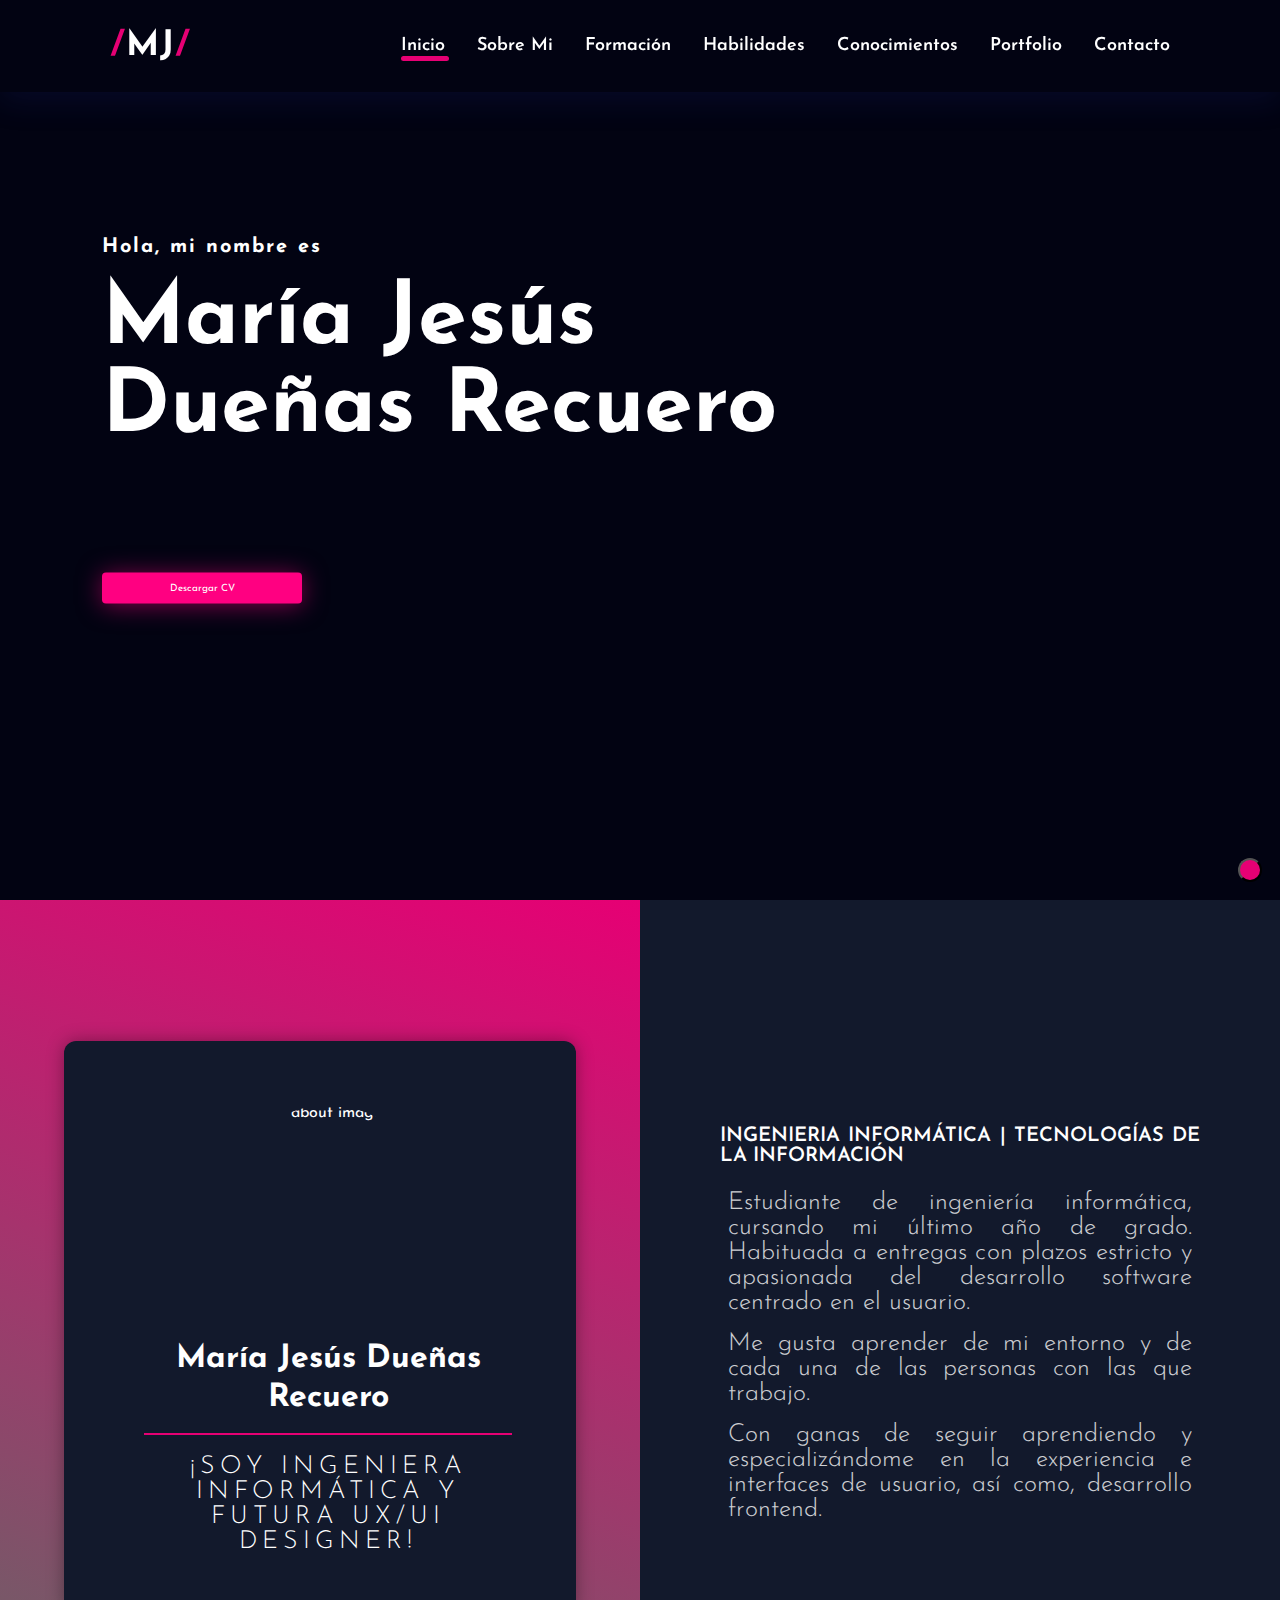
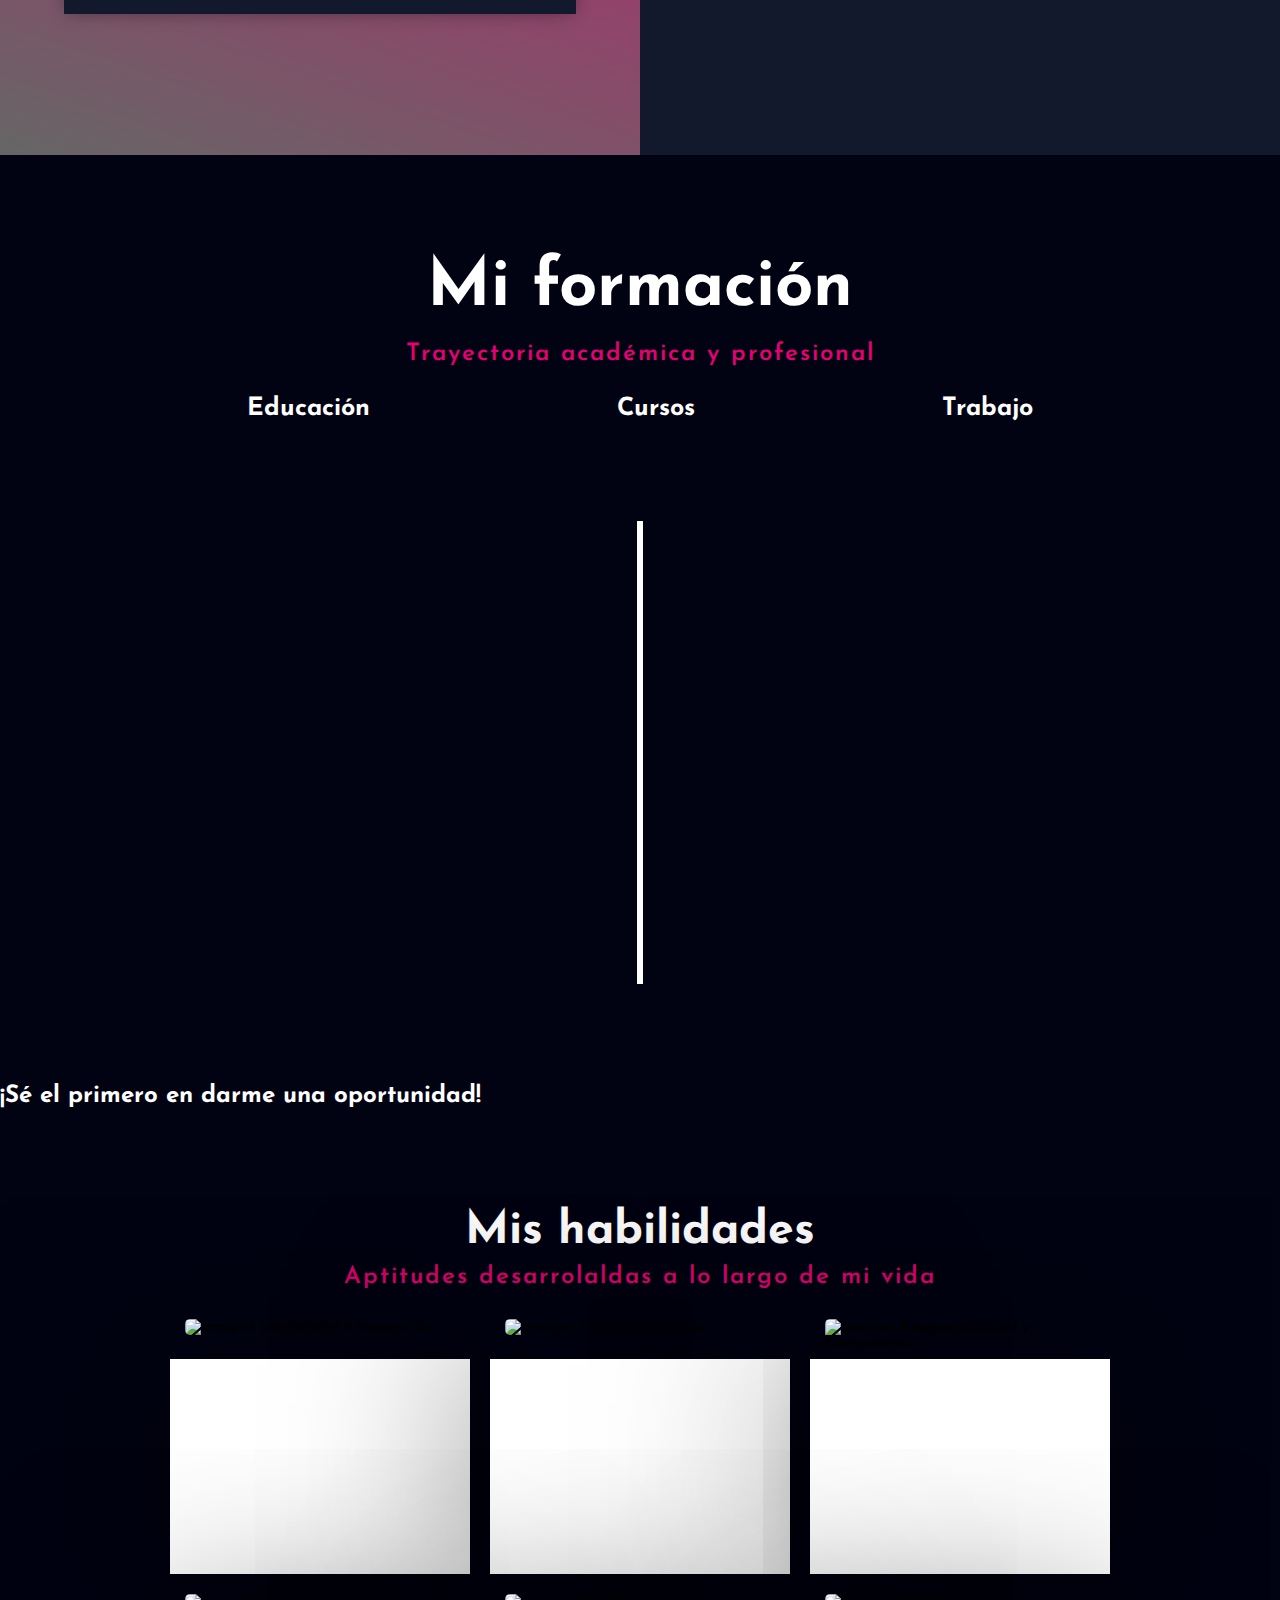
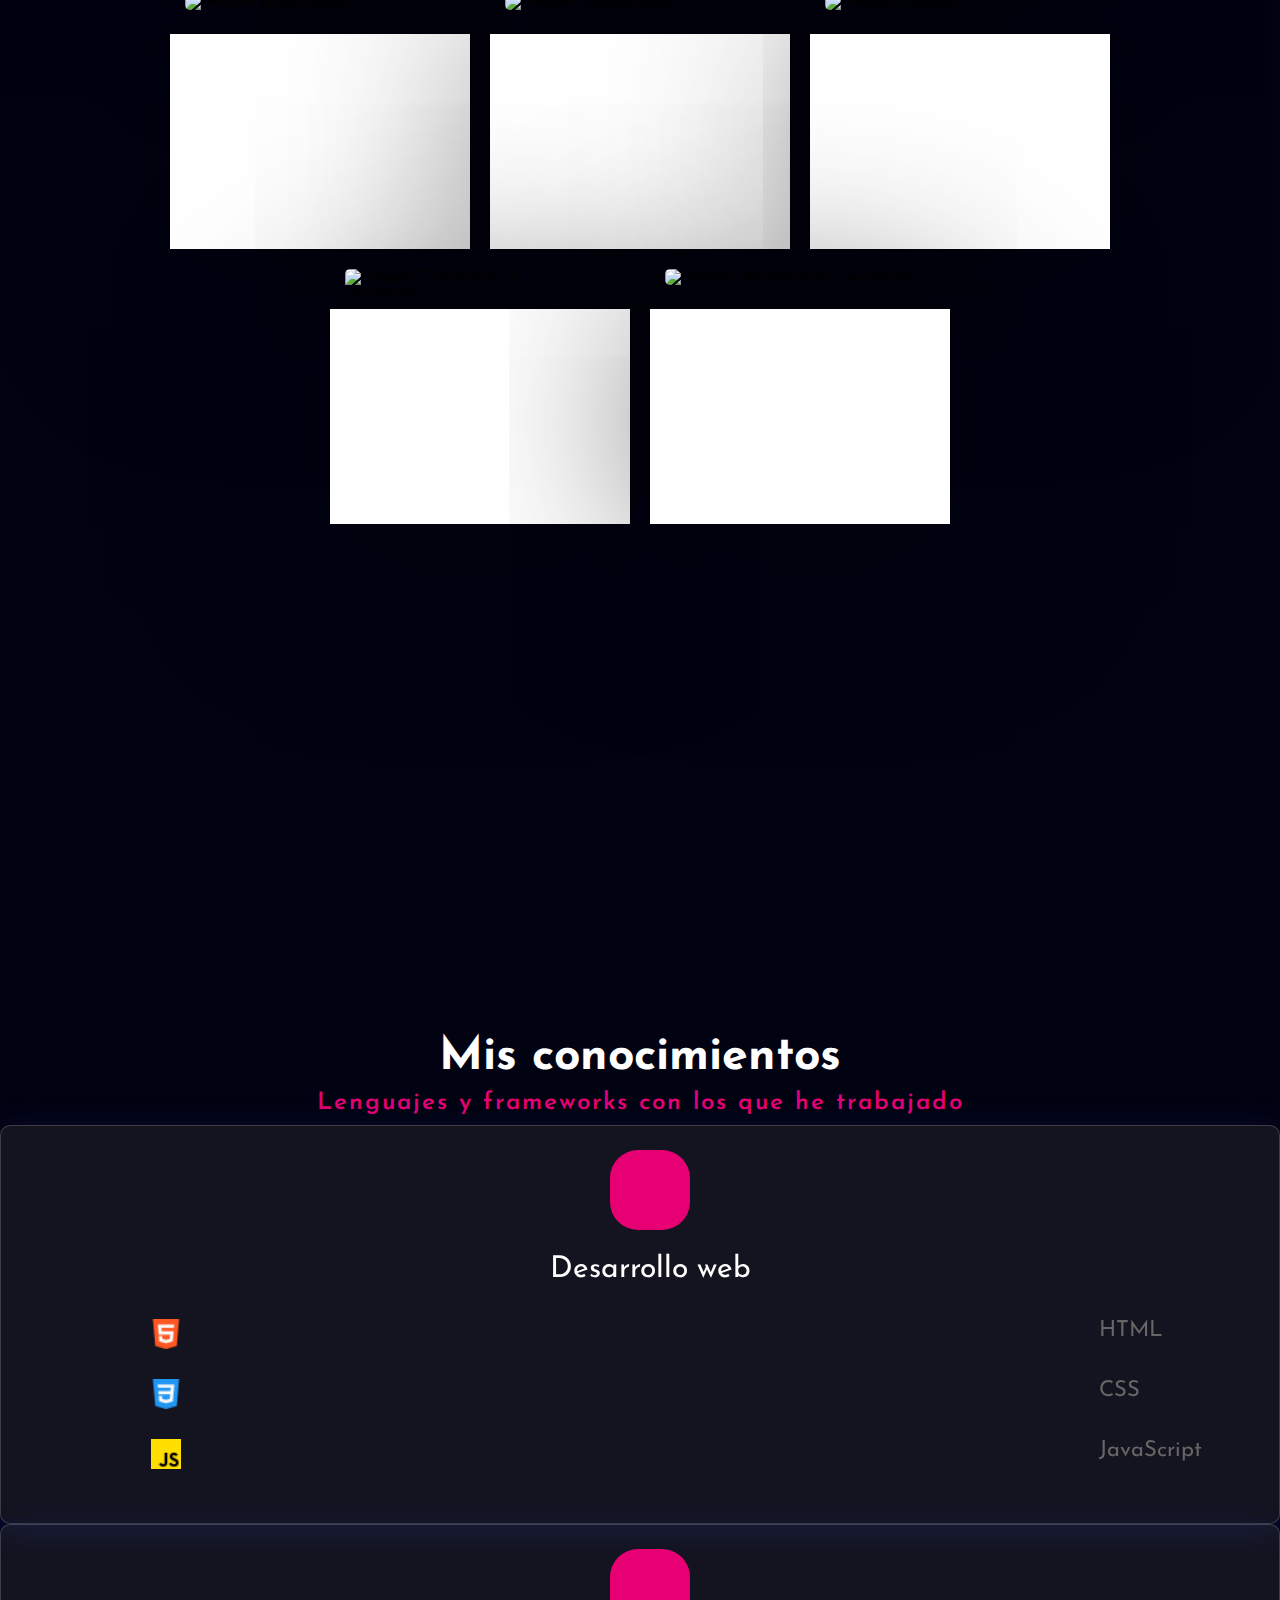
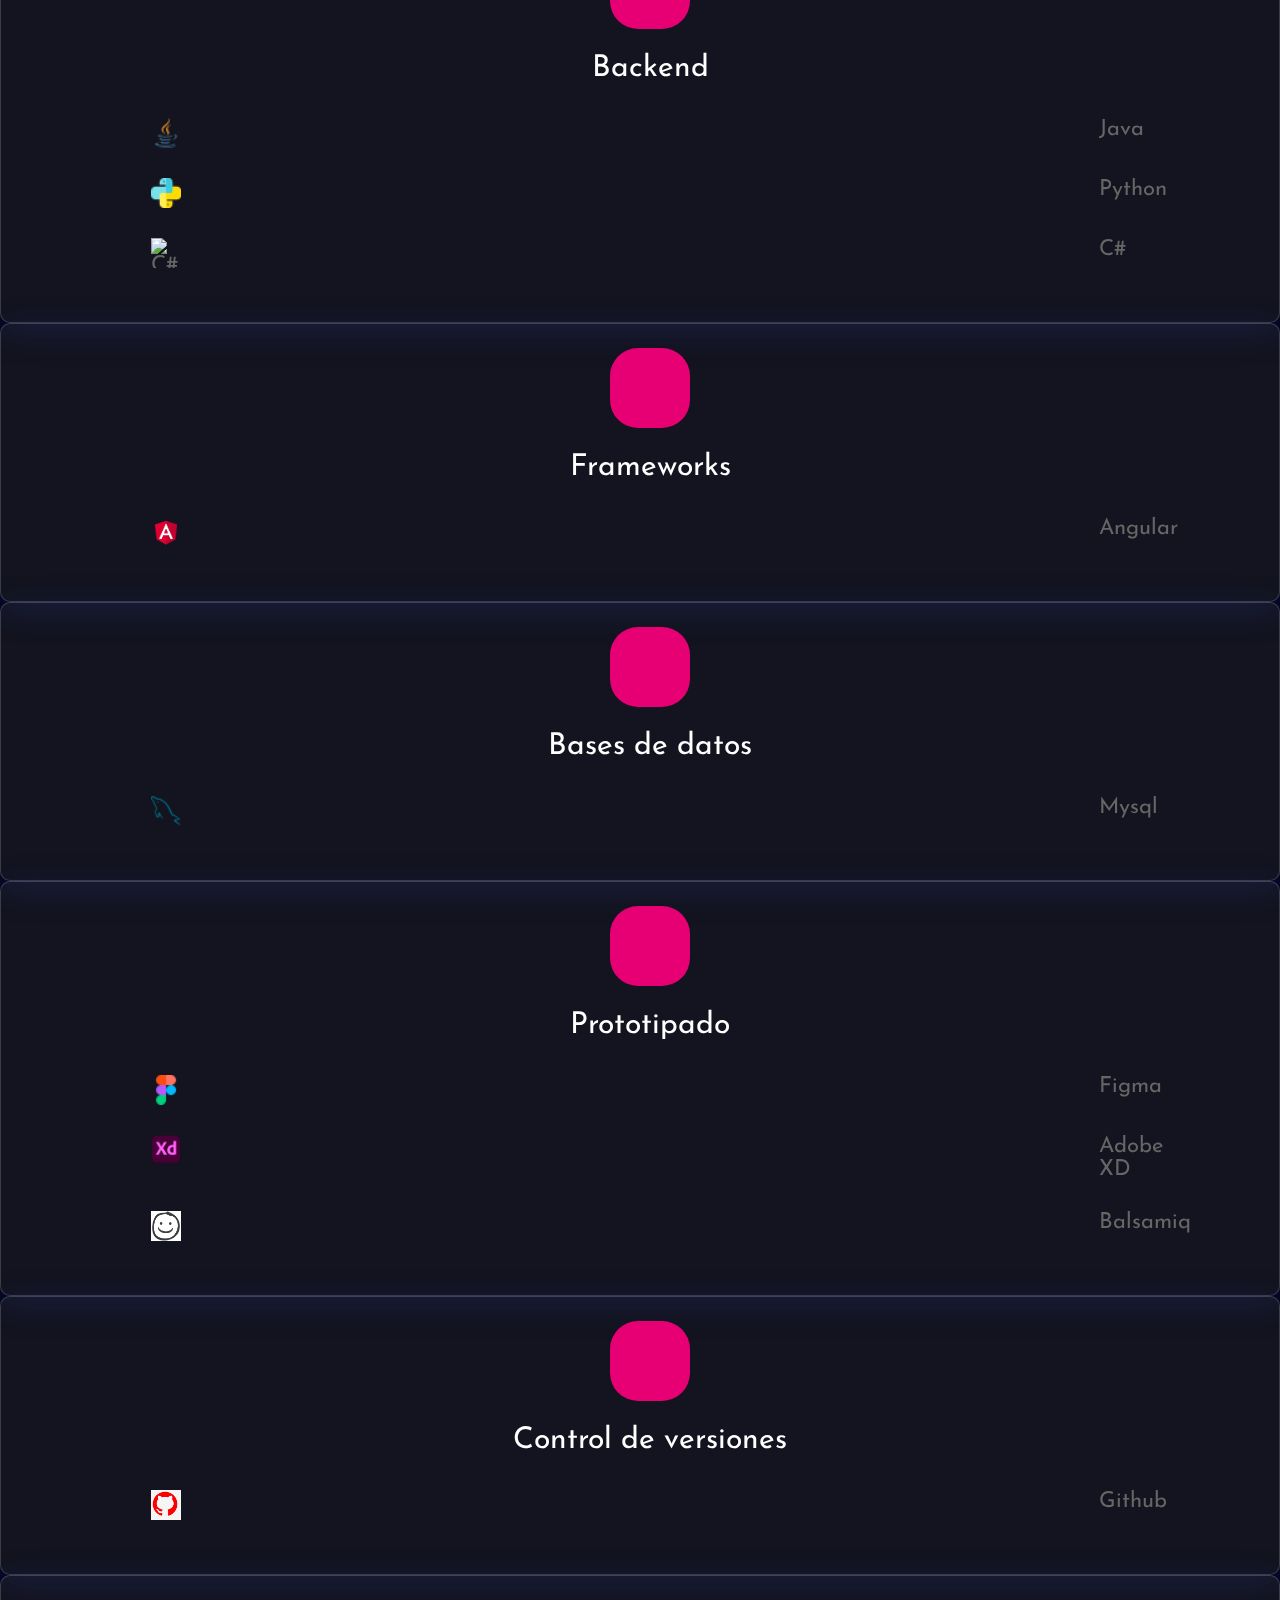
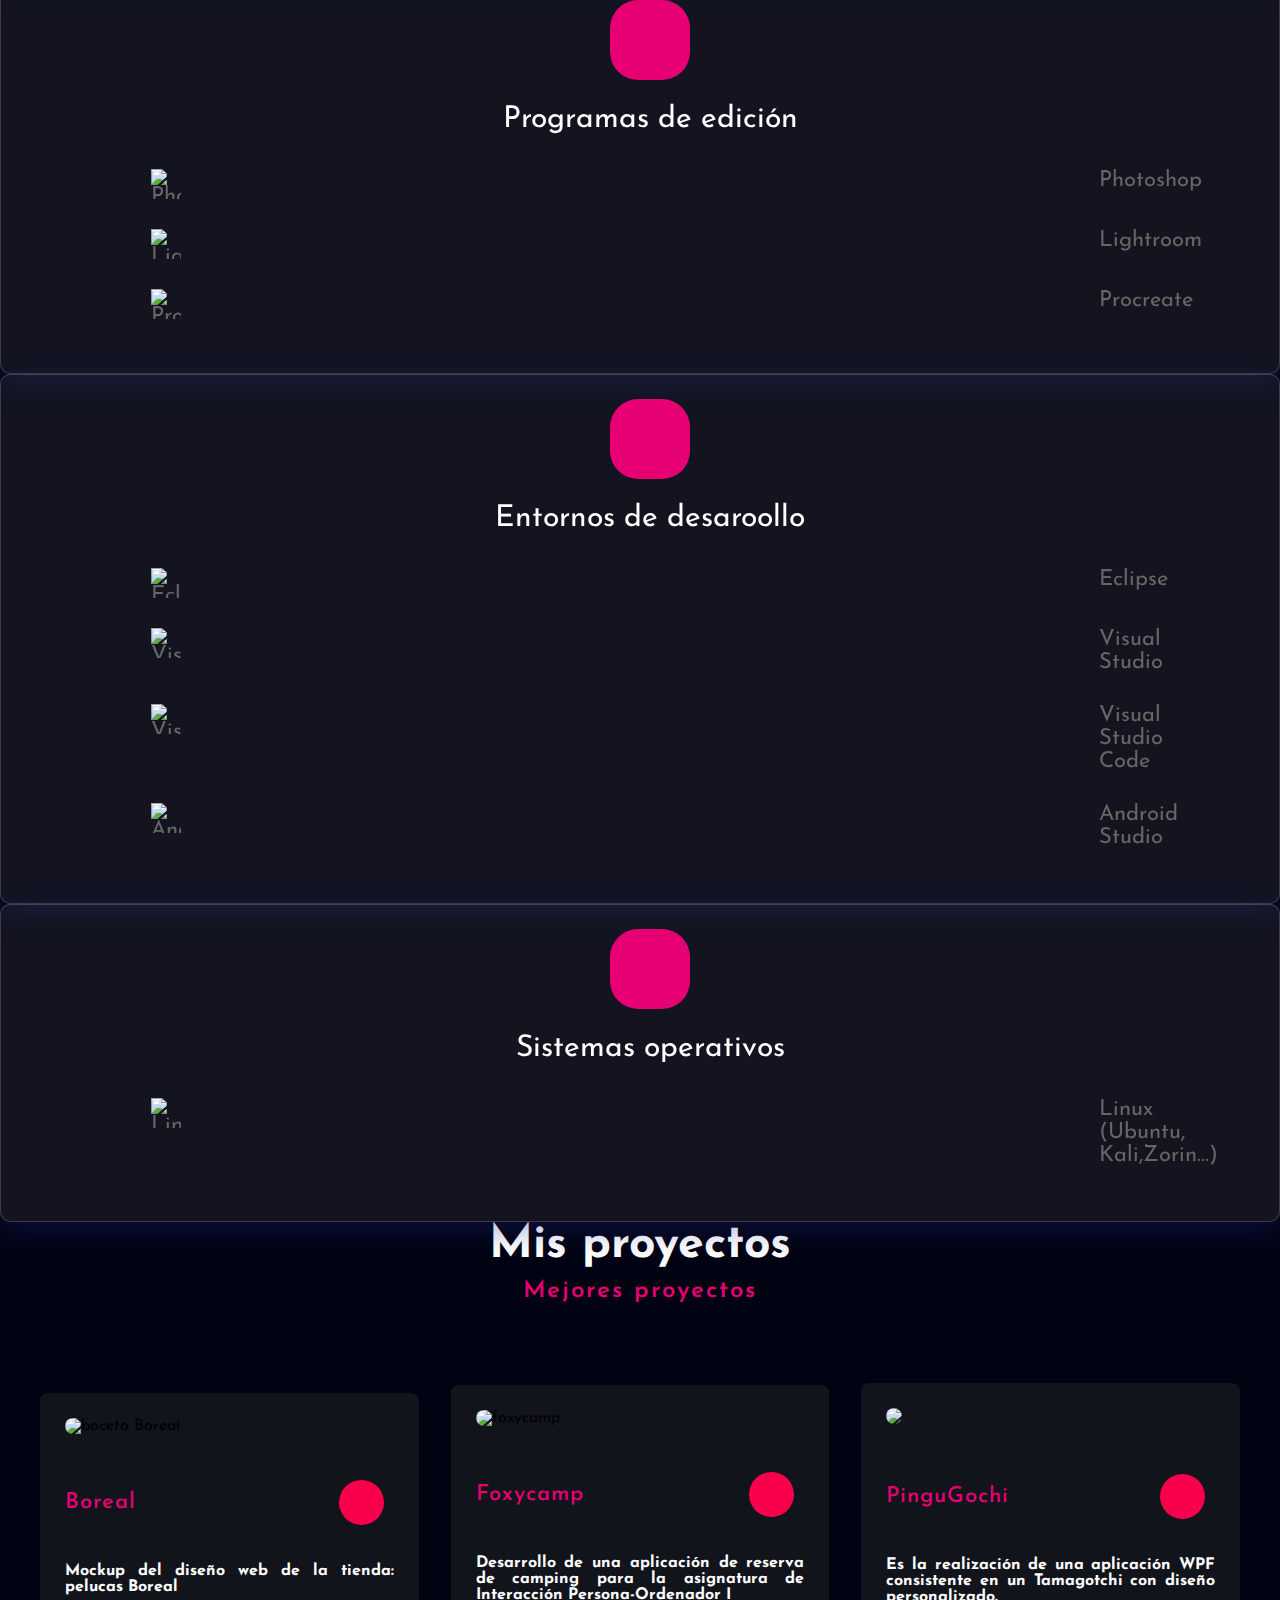
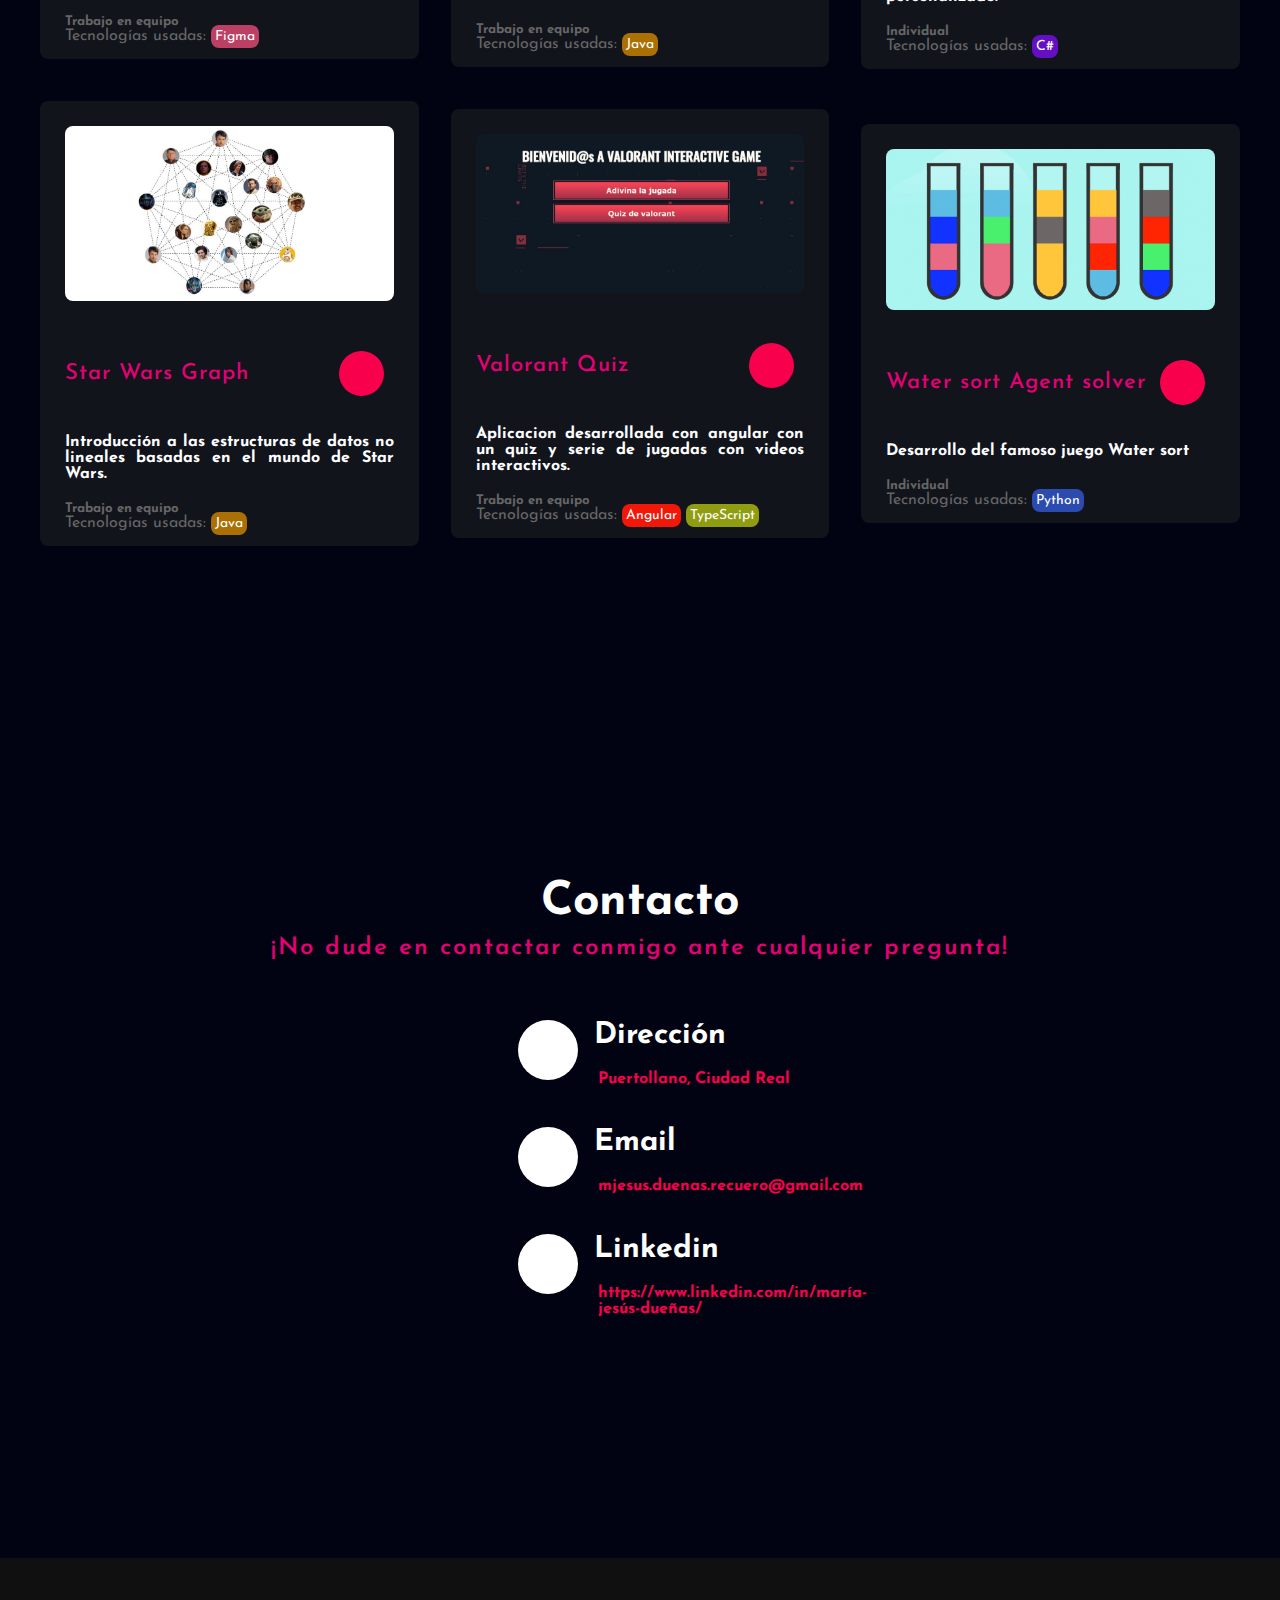
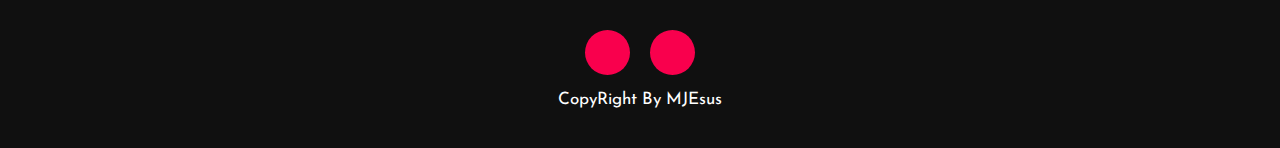
==== commit 3c5363da: "Version4.3" ====
--- a/index.html
+++ b/index.html
@@ -2,8 +2,10 @@
 <html>
 <head>
 	<title>María Jesús Dueñas Recuero</title>
-	<mewta name="viewport" content="width=device-width,initial-scale=1.0"></mewta>
+	<meta name="viewport" content="width=device-width,initial-scale=1.0"></meta>
+	<script src="https://unpkg.com/boxicons@2.1.4/dist/boxicons.js"></script>
 	<link rel="stylesheet" type="text/css" href="assets/css/style.css">
+	<link href='https://unpkg.com/boxicons@2.1.4/css/boxicons.min.css' rel='stylesheet'>
 	<link rel="stylesheet" type="text/html" href="google25c2c4fcd3472ff0.html">
 	<link rel="stylesheet" type="text/html" href="googleb0a6f4ffdd3f7b40.html">
 	<link rel="stylesheet" href="https://fontawesome.com" integrity="sha384-50oBUHEmvpQ+1lW4y57PTFmhCaXp0ML5d60M1M7uH2+nqUivzIebhndOJK28anvf" crossorigin="anonymous">
@@ -22,7 +24,7 @@
 </script>
 <body>
 	<!----hero Section start---->
-	<div class="hero" id="inicio">
+	<!-- <div class="hero" id="inicio">
 		<nav class="menu__navegacion">
 			<h2  class="logo">/<span>MJ</span>/</h2>
 			<ul class="menu_items" id="links">
@@ -36,568 +38,585 @@
 			</ul>
 			<span class="btn_menu">
 				<i class="fa fa-bars"></i>
-			</span> 
+			</span>
 		</nav>
 		<div class="inicio__presentacion">
 			<h4>Hola, mi nombre es</h4>
 			<h1>María Jesús <br><span>Dueñas Recuero</span></h1>
-<!-- 		
-			<button type="button">Descargar CV</button> -->
 			<a class="bubbly-button" href="assets/doc/DueñasRecuero_Mariajesus__CV.pdf" download="María Jesús Dueñas" style="text-decoration:none" style="text-align: center;" >Descargar CV</a>
 		</div>
-	</div>
-	<!----About section start---->
-	<section class="sobre__mi__section" id="sobremi">
-		<div class = "about-wrapper">
-			<div class = "about-left">
-			  <div class = "about-left-content">
-				<div>
-				  <div class = "shadow">
-					<div class = "about-img">
-					  <img src = "assets/img/profile.png" alt = "about image">
-					</div>
-				  </div>
-				  <h2>María Jesús Dueñas Recuero</h2>
-				  <h3>¡Soy ingeniera informática y futura UX/UI designer!</h3>
-				</div>
-			  </div>
-			</div>
-			<div class = "about-right">
-			  <div class = "about-para">
-				<h2>INGENIERIA INFORMÁTICA | TECNOLOGÍAS DE LA INFORMACIÓN</h2><br>
-				<p>Estudiante de ingeniería informática, cursando mi último año de grado. Habituada a entregas con plazos estricto y apasionada del desarrollo software centrado en el usuario.
-				<p>Me gusta aprender de mi entorno y de cada una de las personas con las que trabajo.</p>
-				<p>Con ganas de seguir aprendiendo y especializándome en la experiencia e interfaces de usuario, así como, desarrollo frontend.</p>
-			  </div>
-			</div>
-		  </div>
-	</section>
-		
-	<!----------Formación------------>
-	<section class="qualification__section" id="formacion">
-		<div class="main-text">
-			<h1>Mi formación</h1>
-			<h4>Trayectoria académica y profesional</h4>
-		</div>
-		<div class="qualification__container container">
-			<div class="qualification__tabs">
-				<div class="qualification__button button--flex qualification__active" data-target="#educacion">
-					<i class="fa fa-graduation-cap"></i>
-					Educación
-				</div>
-
-				<div class="qualification__button button--flex" data-target="#cursos">
-					<i class="fa fa-bookmark"></i>
-					Cursos
-				</div>
-
-				<div class="qualification__button button--flex" data-target="#trabajo">
-					<i class="fa fa-briefcase"></i>
-					Trabajo
-				</div>
-	
-			</div>
-
-			<div class="qualification__sections">
-				<div class="qualification__content qualification__active" data-content id="educacion">
-					<div class="timeline">
-						<div class="container right-container">
-							<img src="assets/img/qualification/birrete.png" alt="birrete">
-							<div class="text-box">
-								<h2>Título inglés B1</h2>
-								<small>2016</small>
-								<p><a href="https://www.cambridgeenglish.org/es/">Cambridge</a><br>Ciudad Real, España</p>
-								<span class="right-container-arrow"></span>
-							</div>
-						</div>
-						<div class="container left-container">
-							<img src="assets/img/qualification/birrete.png" alt="birrete">
-							<div class="text-box">
-								<h2>Bachillerato tecnológico</h2>
-								<small>2016-2018</small>
-								<div class="logros">
-									<i class="fa fa-medal">Buen expediente academico | Sobresaliente (9,3)</i>
-								</div>
-								<p><a href="https://salesianospuertollano.com">Colegio San Juan Bosco (Salesianos)</a><br>Puertollano, Ciudad Real</p>
-								<span class="left-container-arrow"></span>
-							</div>
-						</div>
-						<div class="container right-container">
-							<img src="assets/img/qualification/birrete.png" alt="birrete">
-							<div class="text-box">
-								<h2>Grado en ingeniería informática</h2>
-								<small>2018-Actualidad</small>
-								<div class="logros">
-									<i class="fa fa-medal">Matrícula de honor en Interacción persona ordenador II</i>
-								</div>
-								<p><a href="https://esi.uclm.es">Escuela superior informática (Bilingüe)</a>, Universidad de Castilla La Mancha</p>
-								<p><a href="https://esi.uclm.es/index.php/grado-en-ingenieria-informatica/intensificaciones/">Tecnologías de la información</a><br></p>
-								<p><a href="">Ciudad Real</a><br></p>
-								<span class="right-container-arrow"></span>
-							</div>
-						</div>
-					</div>
-				</div>
-
-				<div class="qualification__content__work" data-content id="trabajo">
-					<h2>¡Sé el primero en darme una oportunidad!</h2>
-				</div>
-
-			</div> 
-
-
-		</div>
-
-
-		
-	</section>
-	
-	<!----------Habilidades------------>
-	<section class="soft__skills" id="habilidades">
-		<div class="main-text">
-			<h2>Mis habilidades</h2>
-			<h4>Aptitudes desarrolaldas a lo largo de mi vida</h4>
-		</div>
-
-		<div class="soft__skills__container">
-			<div class="container">
-				<div class="card">
-					<div class="imgBx">
-						<img src="assets/img/soft-skills/Creativity-pana.svg" alt="Imagen creatividad e innovación">
-					</div>
-					<div class="content">
-						<h2>Creatividad e innovación</h2>
-						<p>Adquiridas durante las campañas de venta de camisetas en la universidad, diseños de prototipos para los diferentes proyectos y participación en concursos de fotografía</p>
-					</div>
-				</div>
-
-				<div class="card">
-					<div class="imgBx">
-						<img src="assets/img/soft-skills/Team work-bro.svg" alt="Imagen trabajo en equipo">
-					</div>
-					<div class="content">
-						<h2>Trabajo en equipo</h2>
-						<p>Adquiridos en las campañas de voluntariado:Jóvenes y desarrollo, S.O.S Haití y sembradores de estrellas, así como en los diferentes proyectos de la universidad</p>
-					</div>
-				</div>
-
-				<div class="card">
-					<div class="imgBx">
-						<img src="assets/img/soft-skills/Usability testing-amico.svg" alt="Imagen Responsabilidad y Compromiso">
-					</div>
-					<div class= "content">
-						<h2>Responsabilidad y Compromiso</h2>
-						<p>Adquiridas a lo largo de mi formación académica y en los proyectos realizados</p>
-					</div>
-				</div>
-
-				<div class="card">
-					<div class="imgBx">
-						<img src="assets/img/soft-skills/Knowledge-cuate.svg" alt="Imagen proactividad">
-					</div>
-					<div class="content">
-						<h2>Proactividad</h2>
-						<p>Adquirida a lo largo de los diferentes proyectos realizados en mi vida académmica.</p>
-					</div>
-				</div>
-				<div class="card">
-					<div class="imgBx">
-						<img src="assets/img/soft-skills/Multitasking-cuate.svg" alt="Imagen Multitasking">
-					</div>
-					<div class="content">
-						<h2>Multitasking</h2>
-						<p>Acostumbrada a la realización de varias tareas o proyectos al mimo tiempo.</p>
-					</div>
-				</div>
-				<div class="card">
-					<div class="imgBx">
-						<img src="assets/img/soft-skills/Product quality-amico.svg" alt="Imagen Calidad">
-					</div>
-					<div class="content">
-						<h2>Orientacion a calidad</h2>
-						<p>Siempre busco la excelencia a la hora de entregar un trabajo o proyecto</p>
-					</div>
-				</div>
-				<div class="card">
-					<div class="imgBx">
-						<img src="assets/img/soft-skills/Analytics-amico.svg" alt="Imagen Orientación a resultados">
-					</div>
-					<div class="content">
-						<h2>Orientación a resultados</h2>
-						<p>Adquirido durante la toma de decciones directas en la realización de diferentes proyectos</p>
-					</div>
-				</div>
-				<div class="card">
-					<div class="imgBx">
-						<img src="assets/img/soft-skills/Mathematics-bro (1).svg" alt="Imagen pensamiento conceptual">
-					</div>
-					<div class="content">
-						<h2>Pensamiento conceptual</h2>
-						<p>Gran capacidad de aprendizaje y explicación del mismo al resto del equipo</p>
-					</div>
-				</div>
-			</div>
-		</div>
-	</section>
-
-
-	<!----------conocimientos------------>
-	<section class="conocimientos" id="conocimientos">
-		<div class="main-text">
-			<h2>Mis conocimientos</h2>
-			<h4>Lenguajes y frameworks con los que he trabajado</h4>
-		</div>
-		<div class="skill">
-			<div class="set">
-				<span class="fas fa-globe"></span>
-				<header>Desarrollo web</header>
-				<div class="list">
-					<img src="assets/img/skills/html-5.png" alt="html">
-					<label>HTML</label>
-				</div>
-				<div class="list">
-					<img src="assets/img/skills/css-3.png" alt="css">
-					<label>CSS</label>
-				</div>
-				<div class="list">
-					<img src="assets/img/skills/js.png" alt="JavaScript">
-					<label>JavaScript</label>
-				</div>
-			</div>
-
+	</div> -->
+	<header class="header" id="header">
+		<nav class="nav container">
+			<h2  class="nav__logo">/<span>MJ</span>/</h2>
+			<div class="nav__menu" id="nav-menu">
+				<ul class="nav__list" >
+					<li class="nav__item"><a href="#inicio" class="active__link" ><i class='bx bx-home-alt nav__icon'></i><span class="nav__name">Inicio</span></a></li>
+					<li class="nav__item"><a href="#sobremi"  ><i class='bx bx-user nav__icon' ></i><span class="nav__name">Sobre mi</span></a></li>
+					<li class="nav__item"><a href="#formacion"  ><i class='bx bxs-graduation nav__icon' ></i><span class="nav__name">Formación</span></a></li>
+					<li class="nav__item"><a href="#habilidades" ><i class='bx bx-extension nav__icon'></i><span class="nav__name">Habilidades</span></a></li>
+					<li class="nav__item"><a href="#conocimientos"><i class='bx bx-brain nav__icon'></i><span class="nav__name">Conocimientos</span></a></li>
+					<li class="nav__item"><a href="#portfolio"  ><i class='bx bx-briefcase-alt-2 nav__icon'></i><span class="nav__name">Portfolio</span></a></li>
+					<li class="nav__item"><a href="#contacto"  ><i class='bx bxs-contact nav__icon'></i><span class="nav__name">Contacto</span></a></li>
+				</ul>
+			</div>
+		</nav>
+	</header>
+
+	<main>
+		<section class="hero" id="inicio">
+			<div class="inicio__presentacion">
+				<h4>Hola, mi nombre es</h4>
+				<h1>María Jesús <br><span>Dueñas Recuero</span></h1>
+				<a class="bubbly-button" href="assets/doc/DueñasRecuero_Mariajesus__CV.pdf" download="María Jesús Dueñas" style="text-decoration:none" style="text-align: center;" >Descargar CV</a>
+			</div>
+		</section>
+
+        <section class="sobre__mi__section " id="sobremi">
+				<div class = "about-wrapper">
+					<div class = "about-left">
+						<div class = "about-left-content">
+							<div>
+							<div class = "shadow">
+								<div class = "about-img">
+								<img src = "assets/img/profile.png" alt = "about image">
+								</div>
+							</div>
+							<h2>María Jesús Dueñas Recuero</h2>
+							<h3>¡Soy ingeniera informática y futura UX/UI designer!</h3>
+							</div>
+						</div>
+					</div>
+					<div class = "about-right">
+						<div class = "about-para">
+							<h2>INGENIERIA INFORMÁTICA | TECNOLOGÍAS DE LA INFORMACIÓN</h2><br>
+							<p>Estudiante de ingeniería informática, cursando mi último año de grado. Habituada a entregas con plazos estricto y apasionada del desarrollo software centrado en el usuario.
+							<p>Me gusta aprender de mi entorno y de cada una de las personas con las que trabajo.</p>
+							<p>Con ganas de seguir aprendiendo y especializándome en la experiencia e interfaces de usuario, así como, desarrollo frontend.</p>
+						</div>
+					</div>
+				</div>
+        </section>
+
+
+
+        <section class="qualification__section" id="formacion">
+			<div class="main-text">
+				<h1>Mi formación</h1>
+				<h4>Trayectoria académica y profesional</h4>
+			</div>
+			<div class="qualification__container container">
+				<div class="qualification__tabs">
+					<div class="qualification__button button--flex qualification__active" data-target="#educacion">
+						<i class="fa fa-graduation-cap"></i>
+						Educación
+					</div>
+					<div class="qualification__button button--flex" data-target="#cursos">
+						<i class="fa fa-bookmark"></i>
+						Cursos
+					</div>
+					<div class="qualification__button button--flex" data-target="#trabajo">
+						<i class="fa fa-briefcase"></i>
+						Trabajo
+					</div>
+				</div>
+				<div class="qualification__sections">
+					<div class="qualification__content qualification__active" data-content id="educacion">
+						<div class="timeline">
+							<div class="container right-container">
+								<img src="assets/img/qualification/birrete.png" alt="birrete">
+								<div class="text-box">
+									<h2>Título inglés B1</h2>
+									<small>2016</small>
+									<p><a href="https://www.cambridgeenglish.org/es/">Cambridge</a><br>Ciudad Real, España</p>
+									<span class="right-container-arrow"></span>
+								</div>
+							</div>
+							<div class="container left-container">
+								<img src="assets/img/qualification/birrete.png" alt="birrete">
+								<div class="text-box">
+									<h2>Bachillerato tecnológico</h2>
+									<small>2016-2018</small>
+									<div class="logros">
+										<i class="fa fa-medal">Buen expediente academico | Sobresaliente (9,3)</i>
+									</div>
+									<p><a href="https://salesianospuertollano.com">Colegio San Juan Bosco (Salesianos)</a><br>Puertollano, Ciudad Real</p>
+									<span class="left-container-arrow"></span>
+								</div>
+							</div>
+							<div class="container right-container">
+								<img src="assets/img/qualification/birrete.png" alt="birrete">
+								<div class="text-box">
+									<h2>Grado en ingeniería informática</h2>
+									<small>2018-Actualidad</small>
+									<div class="logros">
+										<i class="fa fa-medal">Matrícula de honor en Interacción persona ordenador II</i>
+									</div>
+									<p><a href="https://esi.uclm.es">Escuela superior informática (Bilingüe)</a>, Universidad de Castilla La Mancha</p>
+									<p><a href="https://esi.uclm.es/index.php/grado-en-ingenieria-informatica/intensificaciones/">Tecnologías de la información</a><br></p>
+									<p><a href="">Ciudad Real</a><br></p>
+									<span class="right-container-arrow"></span>
+								</div>
+							</div>
+						</div>
+					</div>
+
+					<div class="qualification__content__work" data-content id="trabajo">
+						<h2>¡Sé el primero en darme una oportunidad!</h2>
+					</div>
+				</div>
+			</div>
+        </section>
+
+		<section class=" container soft__skills" id="habilidades">
+			<div class="main-text">
+				<h2>Mis habilidades</h2>
+				<h4>Aptitudes desarrolaldas a lo largo de mi vida</h4>
+			</div>
+
+			<div class="soft__skills__container">
+				<div class="container">
+					<div class="card">
+						<div class="imgBx">
+							<img src="assets/img/soft-skills/Creativity-pana.svg" alt="Imagen creatividad e innovación">
+						</div>
+						<div class="content">
+							<h2>Creatividad e innovación</h2>
+							<p>Adquiridas durante las campañas de venta de camisetas en la universidad, diseños de prototipos para los diferentes proyectos y participación en concursos de fotografía</p>
+						</div>
+					</div>
+
+					<div class="card">
+						<div class="imgBx">
+							<img src="assets/img/soft-skills/Team work-bro.svg" alt="Imagen trabajo en equipo">
+						</div>
+						<div class="content">
+							<h2>Trabajo en equipo</h2>
+							<p>Adquiridos en las campañas de voluntariado:Jóvenes y desarrollo, S.O.S Haití y sembradores de estrellas, así como en los diferentes proyectos de la universidad</p>
+						</div>
+					</div>
+
+					<div class="card">
+						<div class="imgBx">
+							<img src="assets/img/soft-skills/Usability testing-amico.svg" alt="Imagen Responsabilidad y Compromiso">
+						</div>
+						<div class= "content">
+							<h2>Responsabilidad y Compromiso</h2>
+							<p>Adquiridas a lo largo de mi formación académica y en los proyectos realizados</p>
+						</div>
+					</div>
+
+					<div class="card">
+						<div class="imgBx">
+							<img src="assets/img/soft-skills/Knowledge-cuate.svg" alt="Imagen proactividad">
+						</div>
+						<div class="content">
+							<h2>Proactividad</h2>
+							<p>Adquirida a lo largo de los diferentes proyectos realizados en mi vida académmica.</p>
+						</div>
+					</div>
+					<div class="card">
+						<div class="imgBx">
+							<img src="assets/img/soft-skills/Multitasking-cuate.svg" alt="Imagen Multitasking">
+						</div>
+						<div class="content">
+							<h2>Multitasking</h2>
+							<p>Acostumbrada a la realización de varias tareas o proyectos al mimo tiempo.</p>
+						</div>
+					</div>
+					<div class="card">
+						<div class="imgBx">
+							<img src="assets/img/soft-skills/Product quality-amico.svg" alt="Imagen Calidad">
+						</div>
+						<div class="content">
+							<h2>Orientacion a calidad</h2>
+							<p>Siempre busco la excelencia a la hora de entregar un trabajo o proyecto</p>
+						</div>
+					</div>
+					<div class="card">
+						<div class="imgBx">
+							<img src="assets/img/soft-skills/Analytics-amico.svg" alt="Imagen Orientación a resultados">
+						</div>
+						<div class="content">
+							<h2>Orientación a resultados</h2>
+							<p>Adquirido durante la toma de decciones directas en la realización de diferentes proyectos</p>
+						</div>
+					</div>
+					<div class="card">
+						<div class="imgBx">
+							<img src="assets/img/soft-skills/Mathematics-bro (1).svg" alt="Imagen pensamiento conceptual">
+						</div>
+						<div class="content">
+							<h2>Pensamiento conceptual</h2>
+							<p>Gran capacidad de aprendizaje y explicación del mismo al resto del equipo</p>
+						</div>
+					</div>
+				</div>
+			</div>
+		</section>
+
+
+
+		<section class="container section section__height " id="conocimientos"></section>
+			<div class="main-text">
+				<h2>Mis conocimientos</h2>
+				<h4>Lenguajes y frameworks con los que he trabajado</h4>
+			</div>
+			<div class="skill">
 				<div class="set">
-					<span class="fas fa-file-code"></span>
-					<header>Backend</header>
+					<span class="fas fa-globe"></span>
+					<header>Desarrollo web</header>
 					<div class="list">
-						<img src="assets/img/skills/java (1).png" alt="Java">
-						<label>Java</label>
+						<img src="assets/img/skills/html-5.png" alt="html">
+						<label>HTML</label>
 					</div>
 					<div class="list">
-						<img src="assets/img/skills/piton.png" alt="Python">
-						<label>Python</label>
+						<img src="assets/img/skills/css-3.png" alt="css">
+						<label>CSS</label>
 					</div>
 					<div class="list">
-						<img src="assets/img/skills/Csharp_Logo.png" alt="C#">
-						<label>c#</label>
-					</div>
-				</div>
-				
-				<div class="set">
-					<span class="fas fa-tools"></span>
-					<header>Frameworks</header>
-					<div class="list">
-						<img src="assets/img/skills/Angular_full_color_logo.svg.png" alt="Angular">
-						<label>Angular</label>
-					</div>
-					
-				</div>
-
+						<img src="assets/img/skills/js.png" alt="JavaScript">
+						<label>JavaScript</label>
+					</div>
+				</div>
 					<div class="set">
-						<span class="fas fa-database"></span>
-						<header>Bases de datos</header>
+						<span class="fas fa-file-code"></span>
+						<header>Backend</header>
 						<div class="list">
-							<img src="assets/img/skills/mysql.png" alt="Mysql">
-							<label>Mysql</label>
-						</div>
-						
-					</div>
-
-						
+							<img src="assets/img/skills/java (1).png" alt="Java">
+							<label>Java</label>
+						</div>
+						<div class="list">
+							<img src="assets/img/skills/piton.png" alt="Python">
+							<label>Python</label>
+						</div>
+						<div class="list">
+							<img src="assets/img/skills/Csharp_Logo.png" alt="C#">
+							<label>c#</label>
+						</div>
+					</div>
+
+					<div class="set">
+						<span class="fas fa-tools"></span>
+						<header>Frameworks</header>
+						<div class="list">
+							<img src="assets/img/skills/Angular_full_color_logo.svg.png" alt="Angular">
+							<label>Angular</label>
+						</div>
+
+					</div>
 						<div class="set">
-							<span class="fas fa-draw-polygon"></span>
-							<header>Prototipado</header>
+							<span class="fas fa-database"></span>
+							<header>Bases de datos</header>
 							<div class="list">
-								<img src="assets/img/skills/figma.png" alt="Figma">
-								<label>Figma</label>
-							</div>
-							<div class="list">
-								<img src="assets/img/skills/XD.png" alt="AdobeXD">
-								<label>Adobe XD</label>
-							</div>
-							<div class="list">
-								<img src="assets/img/skills/descarga.png" alt="Balsamiq">
-								<label>Balsamiq</label>
-							</div>
-						</div>
-
-						<div class="set">
-							<span class="fa fa-code-branch"></span>
-							<header>Control de versiones</header>
-							<div class="list">
-								<img src="assets/img/skills/25231.png" alt="Github">
-								<label>Github</label>
-							</div>
-							
-						</div>
-
-						<div class="set">
-							<span class="fa fa-plus"></span>
-							<header>Programas de edición</header>
-							<div class="list">
-								<img src="assets/img/skills/photoshop.png" alt="Photoshop">
-								<label>Photoshop</label>
-							</div>
-							<div class="list">
-								<img src="assets/img/skills/lightroom.png" alt="Lightroom">
-								<label>Lightroom</label>
-							</div>
-							<div class="list">
-								<img src="assets/img/skills/procreate.png" alt="Procreate">
-								<label>Procreate</label>
-							</div>
-						</div>
-						<div class="set">
-							<span class="fab fa-codepen"></span>
-							<header>Entornos de desaroollo</header>
-							<div class="list">
-								<img src="assets/img/skills/eclipse.png" alt="Eclipse">
-								<label>Eclipse</label>
-							</div>
-							<div class="list">
-								<img src="assets/img/skills/Visual_Studio_Icon_2019.svg.png" alt="Visual studio">
-								<label>Visual Studio</label>
-							</div>
-							<div class="list">
-								<img src="assets/img/skills/vsc.png" alt="Visual studio code">
-								<label>Visual Studio Code</label>
-							</div>
-							<div class="list">
-								<img src="assets/img/skills/androidçStudio.png" alt="Android Studio">
-								<label>Android Studio</label>
-							</div>
-						</div>
-						<div class="set">
-							<span class="fab fa-opera"></span>
-							<header>Sistemas operativos</header>
-							<div class="list">
-								<img src="assets/img/skills/linux.png" alt="Linux">
-								<label>Linux <br>(Ubuntu, Kali,Zorin...)</label>
-							</div>
-						</div>
-
-			</div>
-
-		</div>
-
-
-	</section>
+								<img src="assets/img/skills/mysql.png" alt="Mysql">
+								<label>Mysql</label>
+							</div>
+						</div>
+							<div class="set">
+								<span class="fas fa-draw-polygon"></span>
+								<header>Prototipado</header>
+								<div class="list">
+									<img src="assets/img/skills/figma.png" alt="Figma">
+									<label>Figma</label>
+								</div>
+								<div class="list">
+									<img src="assets/img/skills/XD.png" alt="AdobeXD">
+									<label>Adobe XD</label>
+								</div>
+								<div class="list">
+									<img src="assets/img/skills/descarga.png" alt="Balsamiq">
+									<label>Balsamiq</label>
+								</div>
+							</div>
+
+							<div class="set">
+								<span class="fa fa-code-branch"></span>
+								<header>Control de versiones</header>
+								<div class="list">
+									<img src="assets/img/skills/25231.png" alt="Github">
+									<label>Github</label>
+								</div>
+
+							</div>
+							<div class="set">
+								<span class="fa fa-plus"></span>
+								<header>Programas de edición</header>
+								<div class="list">
+									<img src="assets/img/skills/photoshop.png" alt="Photoshop">
+									<label>Photoshop</label>
+								</div>
+								<div class="list">
+									<img src="assets/img/skills/lightroom.png" alt="Lightroom">
+									<label>Lightroom</label>
+								</div>
+								<div class="list">
+									<img src="assets/img/skills/procreate.png" alt="Procreate">
+									<label>Procreate</label>
+								</div>
+							</div>
+							<div class="set">
+								<span class="fab fa-codepen"></span>
+								<header>Entornos de desaroollo</header>
+								<div class="list">
+									<img src="assets/img/skills/eclipse.png" alt="Eclipse">
+									<label>Eclipse</label>
+								</div>
+								<div class="list">
+									<img src="assets/img/skills/Visual_Studio_Icon_2019.svg.png" alt="Visual studio">
+									<label>Visual Studio</label>
+								</div>
+								<div class="list">
+									<img src="assets/img/skills/vsc.png" alt="Visual studio code">
+									<label>Visual Studio Code</label>
+								</div>
+								<div class="list">
+									<img src="assets/img/skills/androidçStudio.png" alt="Android Studio">
+									<label>Android Studio</label>
+								</div>
+							</div>
+							<div class="set">
+								<span class="fab fa-opera"></span>
+								<header>Sistemas operativos</header>
+								<div class="list">
+									<img src="assets/img/skills/linux.png" alt="Linux">
+									<label>Linux <br>(Ubuntu, Kali,Zorin...)</label>
+								</div>
+							</div>
+				</div>
+			</div>
+		</section>
+
+		<section class="proyectos" id="portfolio">
+			<div class="main-text">
+				<h2>Mis proyectos</h2>
+				<h4>Mejores proyectos</h4>
+			</div>
+			<div class="portfolio__content">
+				<div class="row">
+					<img src="assets/img/proyectos/MockupBoreal.JPG" alt="boceto Boreal">
+					<div class="main-row">
+						<div class="row-text">
+							<h6>Boreal</h6>
+						</div>
+						<div class="row-icon">
+							<div class="social">
+								<a href="https://www.figma.com/file/5FlE61oOPJ4VrsAwiFj3YM/Centro-oncoest%C3%A9tico-boreal?node-id=118%3A60&t=i5uUr7q83AgzObdT-1"><i class="fab fa-figma"></i></a>
+							</div>
+						</div>
+					</div>
+					<h3>Mockup del diseño web de la tienda: pelucas Boreal</h3>
+					<div class="footer__proyect">
+						<h5>Trabajo en equipo</h5>
+
+						<label>Tecnologías usadas: </label><span class="label figma">Figma</span>
+					</div>
+
+
+				</div>
+
+
+				<div class="row">
+					<img src="assets/img/proyectos/foxycamp.PNG" alt="foxycamp">
+					<div class="main-row">
+						<div class="row-text">
+							<h6>Foxycamp</h6>
+						</div>
+						<div class="row-icon">
+							<div class="social">
+								<a href="https://github.com/MJesusGit/Foxycamp"><i class="fab fa-github"></i></a>
+							</div>
+						</div>
+					</div>
+					<h3>Desarrollo de una aplicación de reserva de camping para la asignatura de Interacción Persona-Ordenador I</h3>
+					<div class="footer__proyect">
+						<h5>Trabajo en equipo</h5>
+						<label>Tecnologías usadas: </label><span class="label Java">Java</span>
+
+					</div>
+
+				</div>
+
+				<div class="row">
+					<img src="assets/img/proyectos/pingugochi.jpeg">
+					<div class="main-row">
+						<div class="row-text">
+							<h6>PinguGochi</h6>
+						</div>
+						<div class="row-icon">
+							<div class="social">
+								<a href="https://github.com/MJesusGit/PinguGochi.git"><i class="fab fa-github"></i></a>
+							</div>
+						</div>
+					</div>
+					<h3>Es la realización de una aplicación WPF consistente en un Tamagotchi con diseño personalizado.</h3>
+					<div class="footer__proyect">
+						<h5>Individual</h5>
+						<label>Tecnologías usadas: </label><span class="label csharp">C#</span>
+					</div>
+				</div>
+
+				<div class="row">
+					<img src="assets/img/proyectos/graph-starwars.JPG" alt="grafo star wars">
+					<div class="main-row">
+						<div class="row-text">
+							<h6>Star Wars Graph</h6>
+						</div>
+						<div class="row-icon">
+							<div class="social">
+								<a href="https://github.com/MJesusGit/Non-linear-Data-Structure-GRAPHS.git"><i class="fab fa-github"></i></a>
+							</div>
+						</div>
+					</div>
+					<h3>Introducción a las estructuras de datos no lineales basadas en el mundo de Star Wars.</h3>
+					<div class="footer__proyect">
+						<h5>Trabajo en equipo</h5>
+						<label>Tecnologías usadas: </label><span class="label Java">Java</span>
+					</div>
+				</div>
+
+
+				<div class="row">
+					<img src="assets/img/proyectos/quizvalorant.JPG">
+					<div class="main-row">
+						<div class="row-text">
+							<h6>Valorant Quiz</h6>
+						</div>
+						<div class="row-icon">
+							<div class="social">
+								<a href="https://github.com/MJesusGit?tab=repositories"><i class="fab fa-github"></i></a>
+							</div>
+						</div>
+					</div>
+					<h3>Aplicacion desarrollada con angular con un quiz y serie de jugadas con videos interactivos.</h3>
+					<div class="footer__proyect">
+						<h5>Trabajo en equipo</h5>
+						<label>Tecnologías usadas: </label><span class="label Angular">Angular</span><span class="label Typescript">TypeScript</span>
+
+					</div>
+
+				</div>
+
+
+				<div class="row">
+					<img src="assets/img/proyectos/watersort.png" alt="water sort">
+					<div class="main-row">
+						<div class="row-text">
+							<h6>Water sort Agent solver</h6>
+						</div>
+						<div class="social">
+							<a href="https://github.com/MJesusGit/Water-sort-agent-solver.git"><i class="fab fa-github"></i></a>
+						</div>
+					</div>
+					<h3>Desarrollo del famoso juego Water sort</h3>
+					<div class="footer__proyect">
+						<h5>Individual</h5>
+						<label>Tecnologías usadas: </label><span class="label Python">Python</span>
+					</div>
+				</div>
+
+
+
+
+
+			</div>
+		</section>
+
+		<br><br><br><br><br><br><br>
+
+		<!------Contact Me------>
+		<section class="contacto" id="contacto">
+			<div class="main-text">
+				<h2>Contacto</h2>
+				<h4>¡No dude en contactar conmigo ante cualquier pregunta!</h4>
+			</div>
+
+
+			<div class="contacto__container">
+				<div class="contacto__informacion">
+					<div class="contacto__box">
+						<div class="contacto__icon"><i class="fa fa-map-marker-alt"></i></div>
+
+						<div class="contacto__texto">
+							<h3>Dirección</h3>
+							<p>Puertollano, Ciudad Real</p>
+						</div>
+					</div>
+					<div class="contacto__box">
+						<div class="contacto__icon"><i class="fa fa-envelope"></i></div>
+						<div class="contacto__texto">
+							<h3>Email</h3>
+							<p>mjesus.duenas.recuero@gmail.com</p>
+						</div>
+					</div>
+					<div class="contacto__box">
+						<div class="contacto__icon"><i class="fab fa-linkedin"></i></div>
+						<div class="contacto__texto">
+							<h3>Linkedin</h3>
+							<p>https://www.linkedin.com/in/maría-jesús-dueñas/</p>
+						</div>
+					</div>
+				</div>
+				<!-- <div class="contacto__contacto__form">
+					<form>
+						<h2>Envia un mensaje</h2>
+						<div class="contacto__inputBox">
+							<input type="text" name="" required="required">
+							<span>Nombre</span>
+						</div>
+						<div class="contacto__inputBox">
+							<input type="text" name="" required="required">
+							<span>Apellidos</span>
+						</div>
+						<div class="contacto__inputBox">
+							<input type="text" name="" required="required">
+							<span>Email</span>
+						</div>
+						<div class="contacto__inputBox">
+							<textarea required="required"></textarea>
+							<span>Escriba su mensaje...</span>
+						</div>
+						<div class="contacto__inputBox">
+							<input type="submit" name="" value="Enviar">
+
+						</div>
+					</form>
+				</div> -->
+			</div>
+		</section>
+
+
+
+
+		<!------footer start--------->
+		<footer>
+			<div class="social">
+				<a href="https://github.com/MJesusGit?tab=repositories"><i class="fab fa-github"></i></a>
+				<a href="https://www.linkedin.com/in/maría-jesús-dueñas/"><i class="fab fa-linkedin"></i></a>
+			</div>
+			<p class="end">CopyRight By MJEsus</p>
+
+		</footer>
+
+		<button onclick="topFunction()" id="topButton" class="buttonTop" ><i class="fa fa-arrow-up"></i></button>
+
+
+
+
+
+
+    </main>
+
+
+
+
+
+
+
 
 
 
 	<!----------Proyectos------------>
-	<section class="proyectos" id="portfolio">
-		<div class="main-text">
-			<h2>Mis proyectos</h2>
-			<h4>Mejores proyectos</h4>
-		</div>
-		<div class="portfolio__content">
-			<div class="row">
-				<img src="assets/img/proyectos/MockupBoreal.JPG" alt="boceto Boreal">
-				<div class="main-row">
-					<div class="row-text">
-						<h6>Boreal</h6>
-					</div>
-					<div class="row-icon">
-						<div class="social">
-							<a href="https://www.figma.com/file/5FlE61oOPJ4VrsAwiFj3YM/Centro-oncoest%C3%A9tico-boreal?node-id=118%3A60&t=i5uUr7q83AgzObdT-1"><i class="fab fa-figma"></i></a>
-						</div>
-					</div>
-				</div>
-				<h3>Mockup del diseño web de la tienda: pelucas Boreal</h3>
-				<div class="footer__proyect">
-					<h5>Trabajo en equipo</h5>
-					
-					<label>Tecnologías usadas: </label><span class="label figma">Figma</span>
-				</div>
-				
-				
-			</div>
-
-
-			<div class="row">
-				<img src="assets/img/proyectos/foxycamp.PNG" alt="foxycamp">
-				<div class="main-row">
-					<div class="row-text">
-						<h6>Foxycamp</h6>
-					</div>
-					<div class="row-icon">
-						<div class="social">
-							<a href="https://github.com/MJesusGit/Foxycamp"><i class="fab fa-github"></i></a>
-						</div>
-					</div>
-				</div>
-				<h3>Desarrollo de una aplicación de reserva de camping para la asignatura de Interacción Persona-Ordenador I</h3>
-				<div class="footer__proyect">
-					<h5>Trabajo en equipo</h5>
-					<label>Tecnologías usadas: </label><span class="label Java">Java</span>
-					
-				</div>
-
-			</div>
-			
-			<div class="row">
-				<img src="assets/img/proyectos/pingugochi.jpeg">
-				<div class="main-row">
-					<div class="row-text">
-						<h6>PinguGochi</h6>
-					</div>
-					<div class="row-icon">
-						<div class="social">
-							<a href="https://github.com/MJesusGit/PinguGochi.git"><i class="fab fa-github"></i></a>
-						</div>
-					</div>
-				</div>
-				<h3>Es la realización de una aplicación WPF consistente en un Tamagotchi con diseño personalizado.</h3>
-				<div class="footer__proyect">
-					<h5>Individual</h5>
-					<label>Tecnologías usadas: </label><span class="label csharp">C#</span>
-				</div>
-			</div>
-
-			<div class="row">
-				<img src="assets/img/proyectos/graph-starwars.JPG" alt="grafo star wars">
-				<div class="main-row">
-					<div class="row-text">
-						<h6>Star Wars Graph</h6>
-					</div>
-					<div class="row-icon">
-						<div class="social">
-							<a href="https://github.com/MJesusGit/Non-linear-Data-Structure-GRAPHS.git"><i class="fab fa-github"></i></a>
-						</div>
-					</div>
-				</div>
-				<h3>Introducción a las estructuras de datos no lineales basadas en el mundo de Star Wars.</h3>
-				<div class="footer__proyect">
-					<h5>Trabajo en equipo</h5>
-					<label>Tecnologías usadas: </label><span class="label Java">Java</span>
-				</div>
-			</div>
-			
-
-			<div class="row">
-				<img src="assets/img/proyectos/quizvalorant.JPG">
-				<div class="main-row">
-					<div class="row-text">
-						<h6>Valorant Quiz</h6>
-					</div>
-					<div class="row-icon">
-						<div class="social">
-							<a href="https://github.com/MJesusGit?tab=repositories"><i class="fab fa-github"></i></a>
-						</div>
-					</div>
-				</div>
-				<h3>Aplicacion desarrollada con angular con un quiz y serie de jugadas con videos interactivos.</h3>
-				<div class="footer__proyect">
-					<h5>Trabajo en equipo</h5>
-					<label>Tecnologías usadas: </label><span class="label Angular">Angular</span><span class="label Typescript">TypeScript</span>
-					
-				</div>
-				
-			</div>
-
-
-			<div class="row">
-				<img src="assets/img/proyectos/watersort.png" alt="water sort">
-				<div class="main-row">
-					<div class="row-text">
-						<h6>Water sort Agent solver</h6>
-					</div>
-					<div class="social">
-						<a href="https://github.com/MJesusGit/Water-sort-agent-solver.git"><i class="fab fa-github"></i></a>
-					</div>
-				</div>
-				<h3>Desarrollo del famoso juego Water sort</h3>
-				<div class="footer__proyect">
-					<h5>Individual</h5>
-					<label>Tecnologías usadas: </label><span class="label Python">Python</span>
-				</div>
-			</div>
-
-
-
-
-			
-		</div>		
-	</section>
-
-	<br><br><br><br><br><br><br>
-
-	<!------Contact Me------>
-	<section class="contacto" id="contacto">
-		<div class="main-text">
-			<h2>Contacto</h2>
-			<h4>¡No dude en contactar conmigo ante cualquier pregunta!</h4>
-		</div>
-		
-		
-		<div class="contacto__container">
-			<div class="contacto__informacion">
-				<div class="contacto__box">
-					<div class="contacto__icon"><i class="fa fa-map-marker-alt"></i></div>
-					
-					<div class="contacto__texto">
-						<h3>Dirección</h3>
-						<p>Puertollano, Ciudad Real</p>
-					</div>
-				</div>
-				<div class="contacto__box">
-					<div class="contacto__icon"><i class="fa fa-envelope"></i></div>
-					<div class="contacto__texto">
-						<h3>Email</h3>
-						<p>mjesus.duenas.recuero@gmail.com</p>
-					</div>
-				</div>
-				<div class="contacto__box">
-					<div class="contacto__icon"><i class="fab fa-linkedin"></i></div>
-					<div class="contacto__texto">
-						<h3>Linkedin</h3>
-						<p>https://www.linkedin.com/in/maría-jesús-dueñas/</p>
-					</div>
-				</div>
-			</div>
-			<!-- <div class="contacto__contacto__form">
-				<form>
-					<h2>Envia un mensaje</h2>
-					<div class="contacto__inputBox">
-						<input type="text" name="" required="required">
-						<span>Nombre</span>
-					</div>
-					<div class="contacto__inputBox">
-						<input type="text" name="" required="required">
-						<span>Apellidos</span>
-					</div>
-					<div class="contacto__inputBox">
-						<input type="text" name="" required="required">
-						<span>Email</span>
-					</div>
-					<div class="contacto__inputBox">
-						<textarea required="required"></textarea>
-						<span>Escriba su mensaje...</span>
-					</div>
-					<div class="contacto__inputBox">
-						<input type="submit" name="" value="Enviar">
-						
-					</div>
-				</form>
-			</div> -->
-		</div>
-	</section>
-
-	
-	
-
-	<!------footer start--------->
-	<footer>
-		<div class="social">
-			<a href="https://github.com/MJesusGit?tab=repositories"><i class="fab fa-github"></i></a>
-			<a href="https://www.linkedin.com/in/maría-jesús-dueñas/"><i class="fab fa-linkedin"></i></a>
-		</div>
-		<p class="end">CopyRight By MJEsus</p>
-		
-	</footer>
-
-	<button onclick="topFunction()" id="topButton" class="buttonTop" ><i class="fa fa-arrow-up"></i></button>
-	
 
 </body>
 </html>--- a/assets/css/style.css
+++ b/assets/css/style.css
@@ -9,6 +9,7 @@
 06.Footer
 07.top
 ************************************************/
+
 
 
 
@@ -67,7 +68,7 @@
 
 }
 h4{
-	color: var(----white);
+	color: var(--white);
 	letter-spacing: 2px;
 	font-size: 20px;
 }
@@ -118,14 +119,45 @@
 ****************** 01.NavBar *******************
 *                                              *
 ***********************************************/
-.menu__navegacion{
-    height: 75px;
-    width: 100vw;
-    display: flex;
-    justify-content:space-between;
-    align-items: center;
-    border-bottom: 1px solid rgba(255, 255, 255, 0);
-    box-shadow: 5px 0 10px rgba(0, 0, 0, .6);
+.container{
+	/* max-width: 968px;
+	margin: auto;  */
+}
+
+ul{
+    list-style: none;
+}
+
+
+a{
+    text-decoration: none;
+}
+
+.section{
+	padding: 7rem 0 2rem;
+}
+
+.section__title{
+    font-size: 2.5rem;
+    color:#454343;
+    text-align: center;
+    margin-bottom: 1.5rem;
+
+
+}
+
+.section__height{
+	height: 50vh;
+}
+
+.header{
+	position: fixed;
+	top:0;
+	left:0;
+	width: 100%;
+	z-index: 100;
+	transition: 0.4s;
+   	box-shadow: 5px 0 10px rgba(0, 0, 0, .6);
     width: 100%;
     position: fixed;
     top:0px;
@@ -133,71 +165,139 @@
     padding: 10px;
     z-index: 100;
     box-shadow: 0 8px 32px 0 rgba( 31, 38, 135, 0.20 );
-    backdrop-filter: blur( 2px );
-    -webkit-backdrop-filter: blur( 2px );
     border-radius: 0px;
     border: 0px solid rgba( 255, 255, 255, 0.12 );
-}
-
-
-.menu_items{
-    display: flex;
-    list-style: none;
-    margin-right: 30px;
-}
-
-.menu_items li {
-    border-radius: 3px;
-    margin: 0 10px;
-}
-
-
-.logo{
-	color: rgb(255, 255, 255);
+	
+}
+
+.nav{
+	height: 4.5rem;
+	display: flex;
+	justify-content:space-around;
+	align-items: center
+}
+
+.nav__logo{
+    color:var(--main-color);
+    font-weight: 700;
+    font-size: 1.25rem;
 	font-size: 35px;
 	letter-spacing: 1px;
 	cursor: pointer;
-	padding-left: 50px;
-}
-nav{
+	padding-left: 0px;
+	padding-right: 10px;
+}
+
+
+.nav__name{
+	font-weight: 600;
+}
+
+.nav__icon{
+	font-size: 1.5rem;
+	
+
+}
+
+.nav__list, 
+.nav__link{
 	display: flex;
+}
+
+.nav__list{
+	justify-content:space-around ;
+	column-gap: 2rem;
+	font-size: 18px;
+}
+
+
+.nav__link{
+	flex-direction: column;
 	align-items: center;
-	justify-content: space-between;
-	padding-top: 30px;
-	
-}
-
-span{
-	color: #f9004d;
-}
-
-nav ul li{
-	list-style-type: none;
-	display: inline-block;
-	padding: 10px  25px;
-}
-
-nav ul li a{
-	color:  rgb(255, 255, 255);
-	text-decoration: none;
-	font-weight: bold;
+	color: var(--overlay-color);
+	row-gap: 0.25rem;
+}
+
+.nav__link:hover{
+	color:var(--main-color);
+}
+
+i.nav__icon {
+	display:none;
+}
+
+.active__link{
+    position:relative;
+    color: var(--main-color);
+    transition:0.3s;
+
+}
+
+@media screen and (min-width:768px){
+    .active__link::before{
+        content:'';
+        position: absolute;
+        bottom:-.4rem;
+        width: 3rem;
+        height: 5px;
+        background-color: var(--main-color);
+        border-radius: 3px;
+    }
+}
+
+
+@media screen and (max-width:992px){
+	.container{
+		margin-right: 1rem;
+		margin-left: 0.5rem;
+	}
+}
+
+@media screen and (max-width:768px){
+	.nav__menu{
+		position: fixed;
+		bottom: 0;
+		left:0;
+		width: 100%;
+		height: 4rem;
+		padding:0 10px;
+		display:grid;
+		align-content: center;
+		border-radius:1.25rem  1.25rem 0 0;
+		transition: .4s;
+		box-shadow:0 -1px 12px rgba(161, 159, 159, 0.25) ;
+		background: var(--bg-color);
+		
+	}
+	.nav{
+		height:3rem ;
+		font-size: 13px;
+		padding: 5px;
+		text-transform: capitalize;
+		
+	}
+	i.nav__icon{
+		display:block;
+		font-size: 20px;
+
+	}
+
+     .section__title{
+        font-size: 16px;
+     }
+}
+
+@media screen and (max-width:576px){
+    .nav__list{
+        justify-content: center;
+		padding: 2px;
+		font-size: 10px;
+    }
+}
+
+span  {
+	color: var(--white);
 	text-transform: capitalize;
-}
-
-nav ul li a:hover{
-	color: var(--main-color);
-	transition: .4s;
-}
-
-nav ul li a:active{
-	color:var(--main-color)
-}
-.btn_menu{
-    margin-right: 30px;
-    font-size: 25px;
-    color: #f9004d;
-    cursor: pointer;
-    display:none;
 }
 
 
@@ -213,6 +313,19 @@
 	left:8%;
 	transform: translateY(-50%);
 }
+
+.inicio__presentacion h4{
+	color: var(--white);
+
+}
+
+.hero .inicio__presentacion .h1{
+	color: var(--main-color);
+
+}
+
+
+
 .inicio__presentacion h1{
 	font-size: var(--h1-font-hero);
 }
@@ -227,28 +340,27 @@
     top:65px;
 }
 .bubbly-button {
-	font-family: "Helvetica", "Arial", sans-serif;
 	display: inline-block;
-	font-size: 1em;
 	padding: 1em 2em;
 	margin-top: 100px;
-	width: 25%;
-	height: 10%;
+	width: 18%;
+	height: 20%;
 	margin-bottom: 60px;
-	-webkit-appearance: none;
 	appearance: none;
 	background-color: #ff0081;
 	color: #fff;
-	border-radius: 4px;
+	border-radius: 30px;
 	border: none;
 	cursor: pointer;
 	position: relative;
 	transition: transform ease-in 0.1s, box-shadow ease-in 0.25s;
 	box-shadow: 0 2px 25px rgba(255, 0, 130, 0.5);
+
   }
 
-  .a {
+  .inicio__presentacion a {
 	text-align: center;
+	font-size: 10px;
   }
   .bubbly-button:focus {
 	outline: 0;
@@ -364,6 +476,26 @@
 	ul.show{
 		top:75px;
 	}
+	.bubbly-button {
+		display: inline-block;
+		font-size: 16px;
+		padding: 1em 2em;
+		margin-top: 100px;
+		margin-bottom: 60px;
+		-webkit-appearance: none;
+		appearance: none;
+		background-color: #ff0081;
+		color: #fff;
+		border-radius: 4px;
+		font-size: 20px;
+		border: none;
+		cursor: pointer;
+		position: relative;
+		transition: transform ease-in 0.1s, box-shadow ease-in 0.25s;
+		box-shadow: 0 2px 25px rgba(255, 0, 130, 0.5);
+		width: 200px;
+		
+	  }
 }
 
 
@@ -958,7 +1090,7 @@
 *                                              *
 ***********************************************/
 .conocimientos{
-	margin: 10px 10px 70px 10px;
+	margin: 20px 10px 70px 10px;
 	padding: 0% 20% 0% 20%;
 }
 
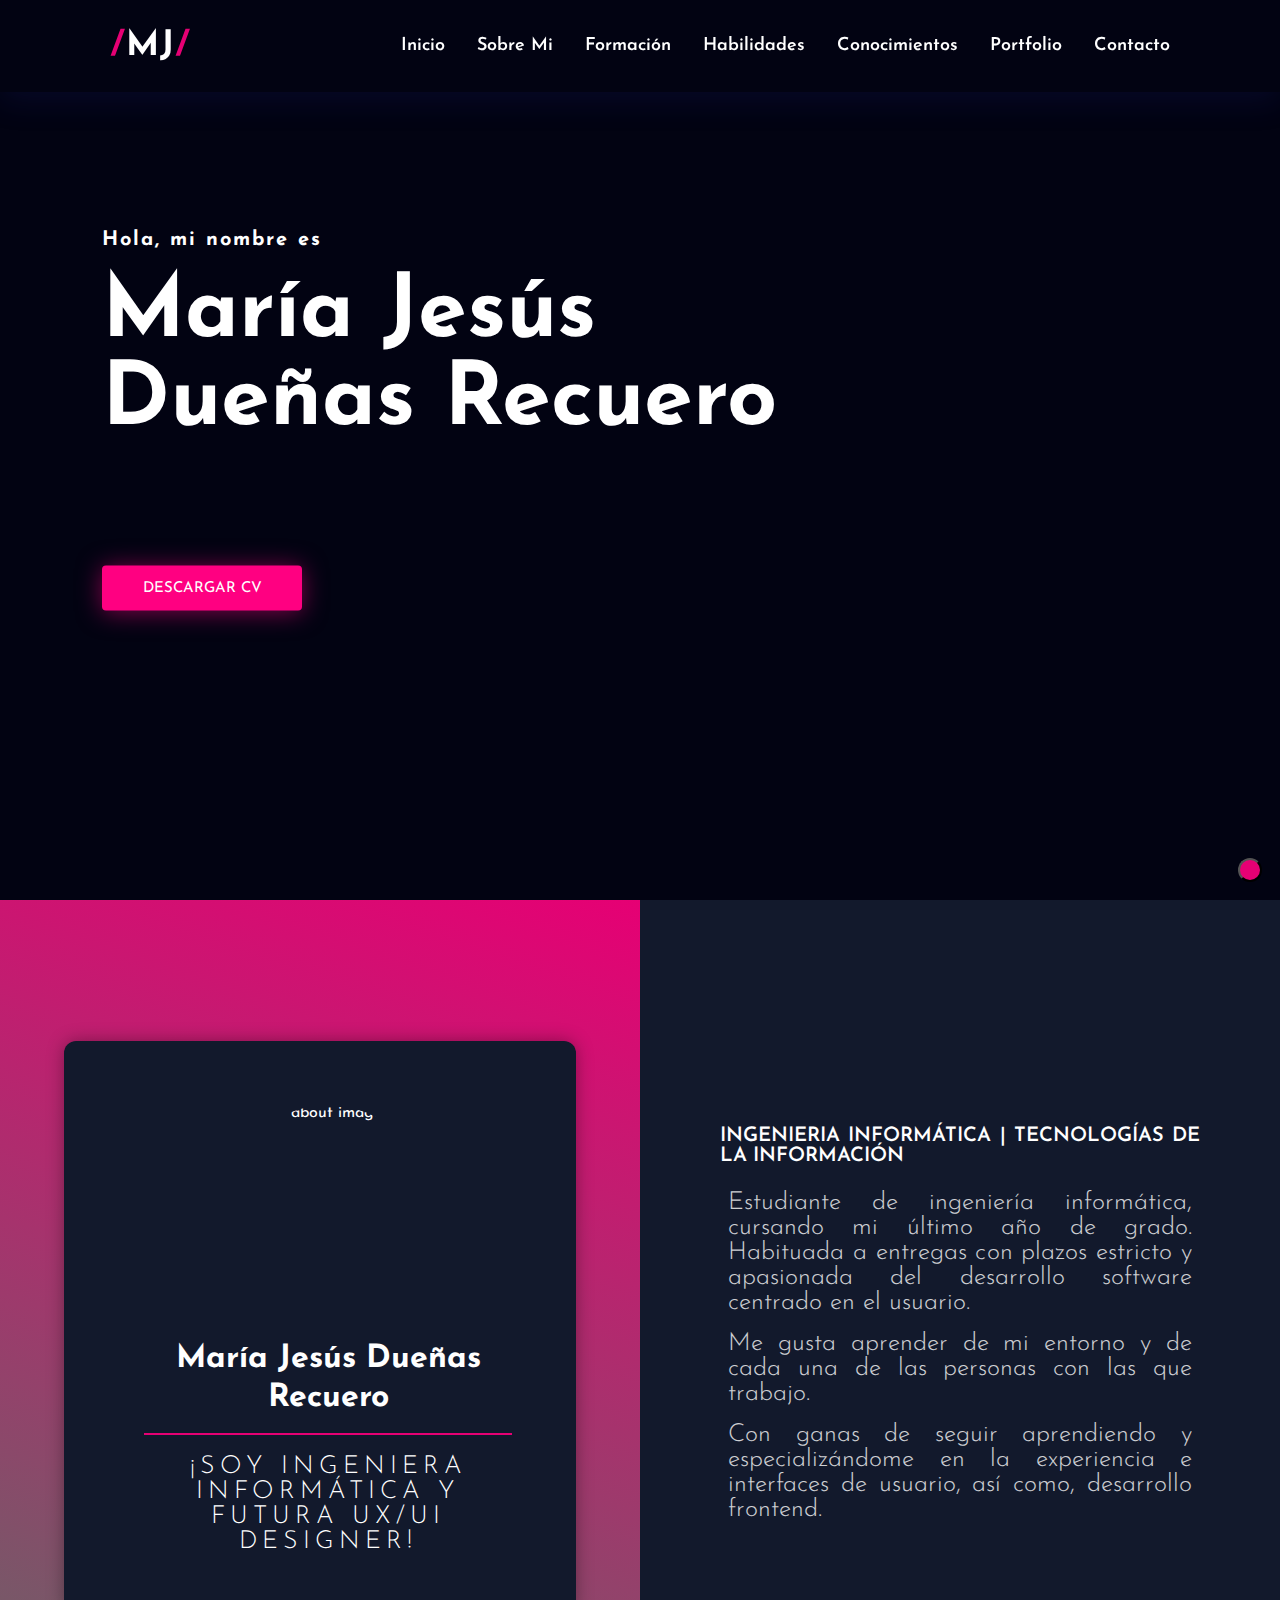
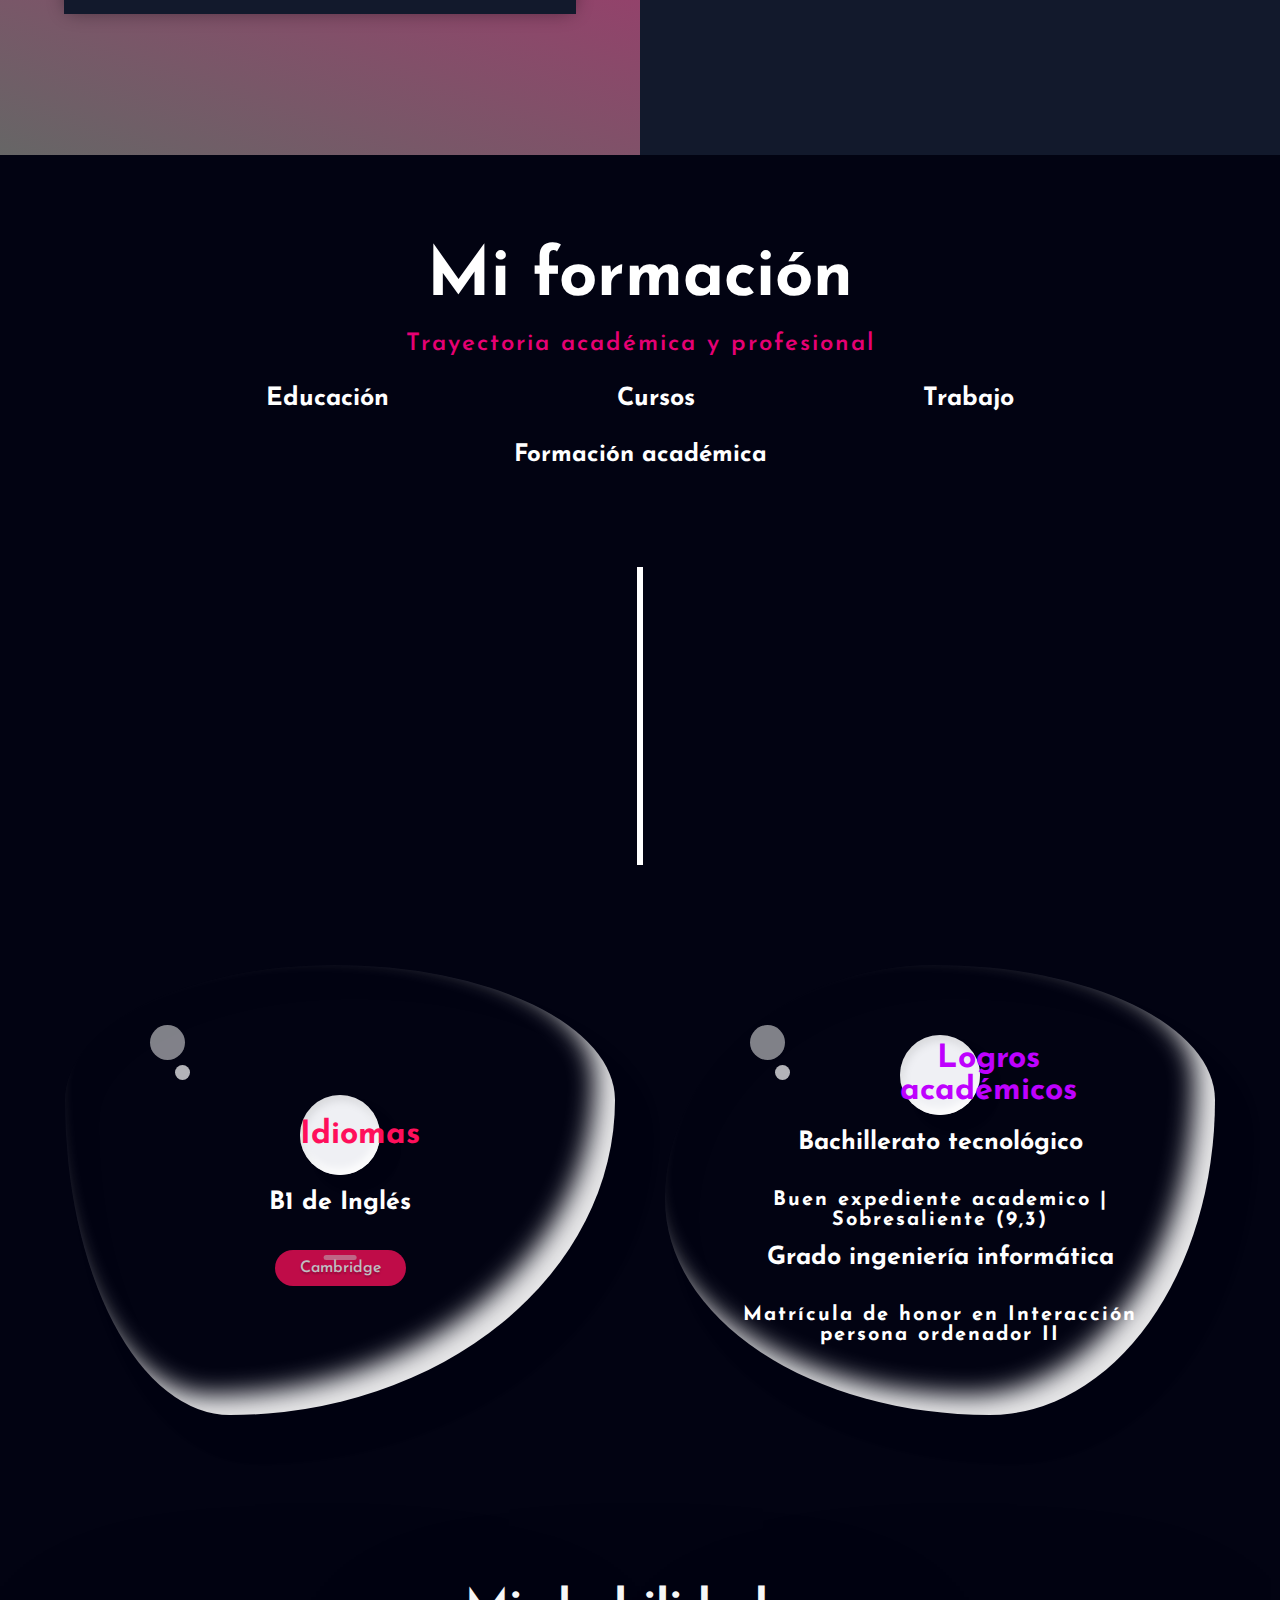
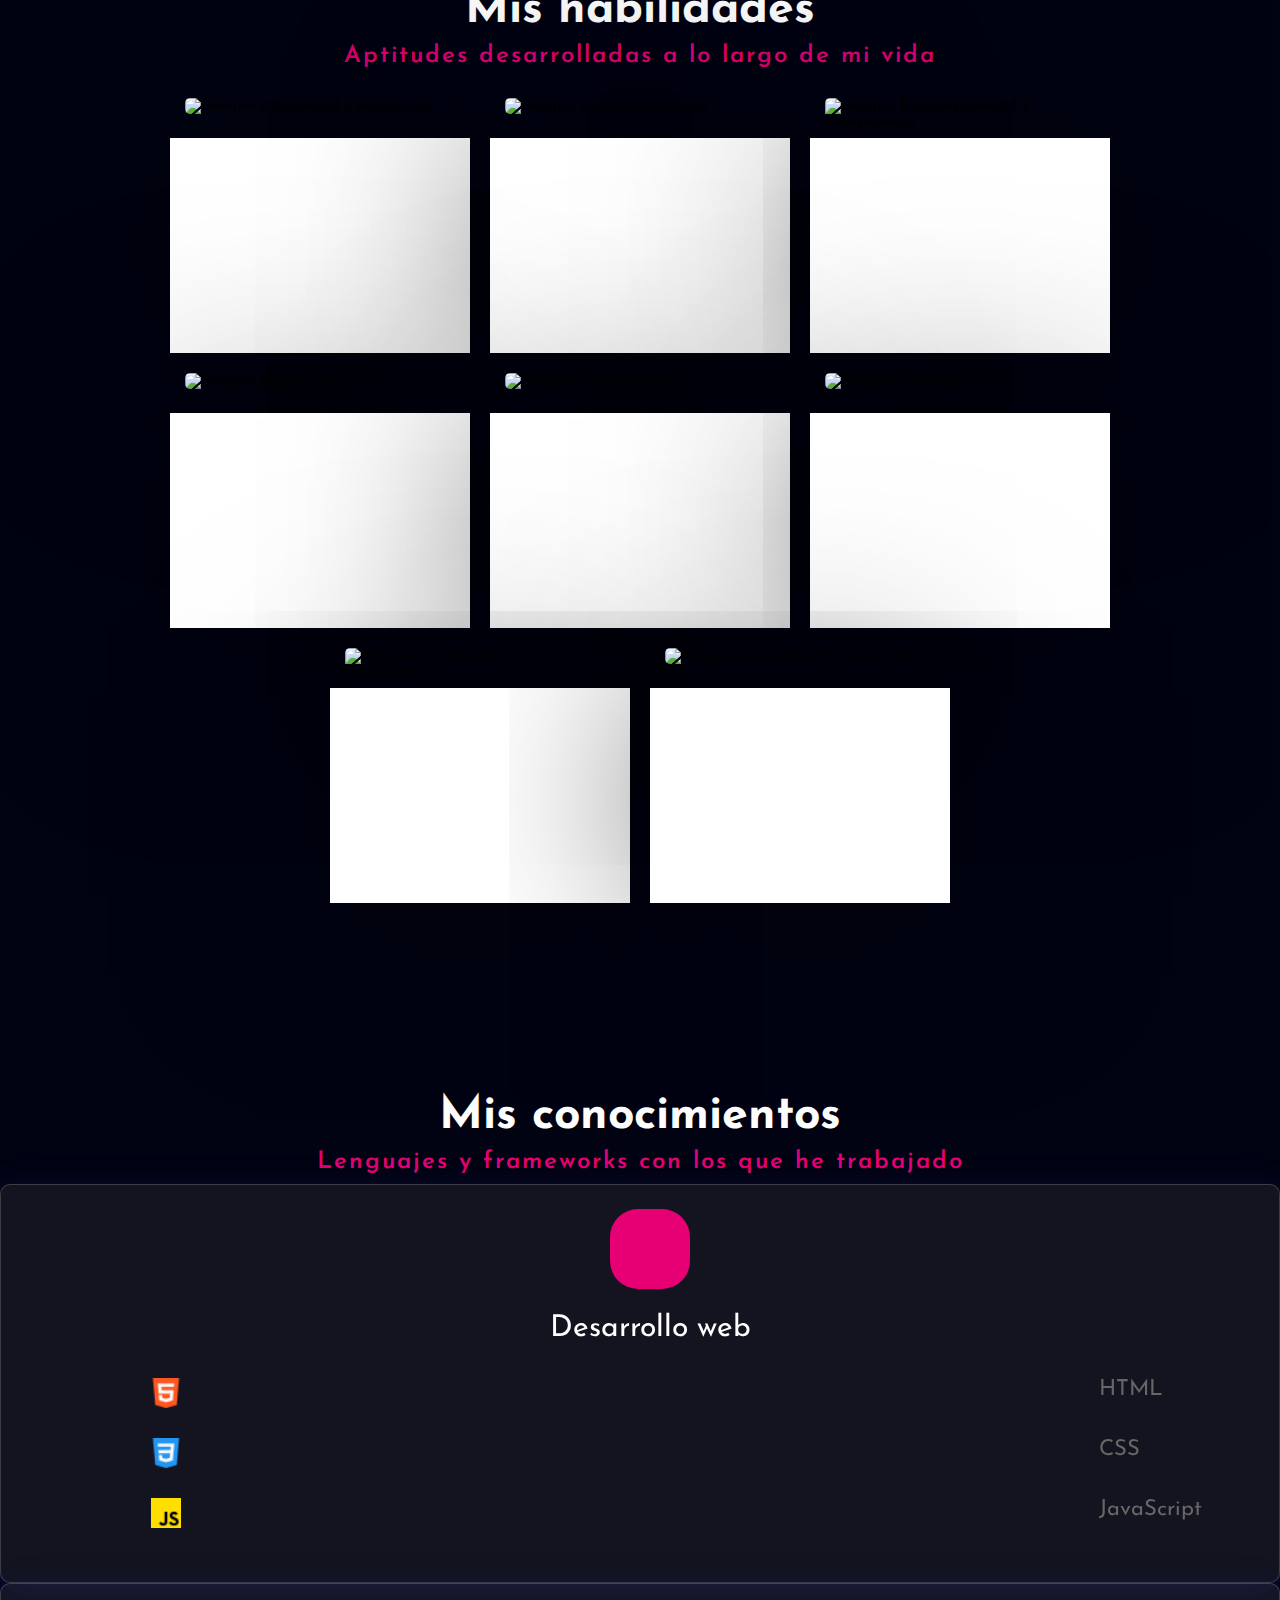
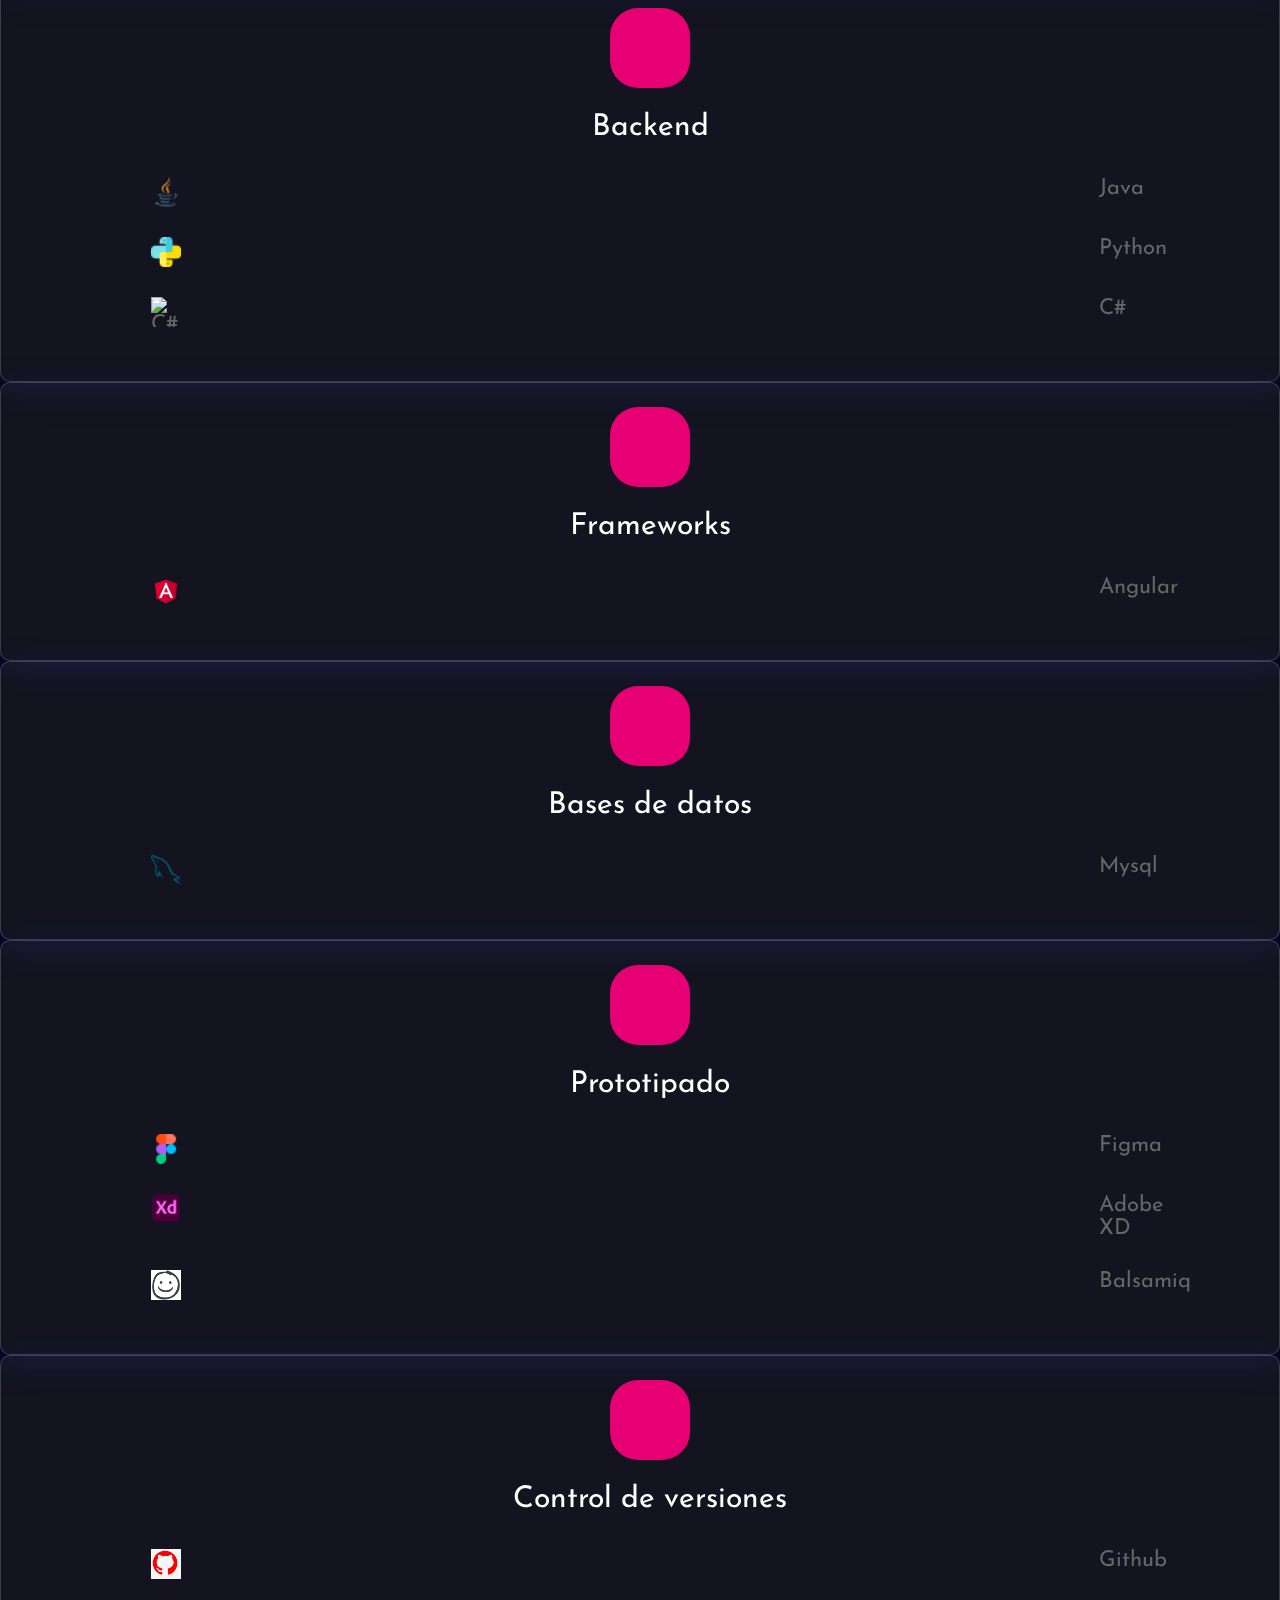
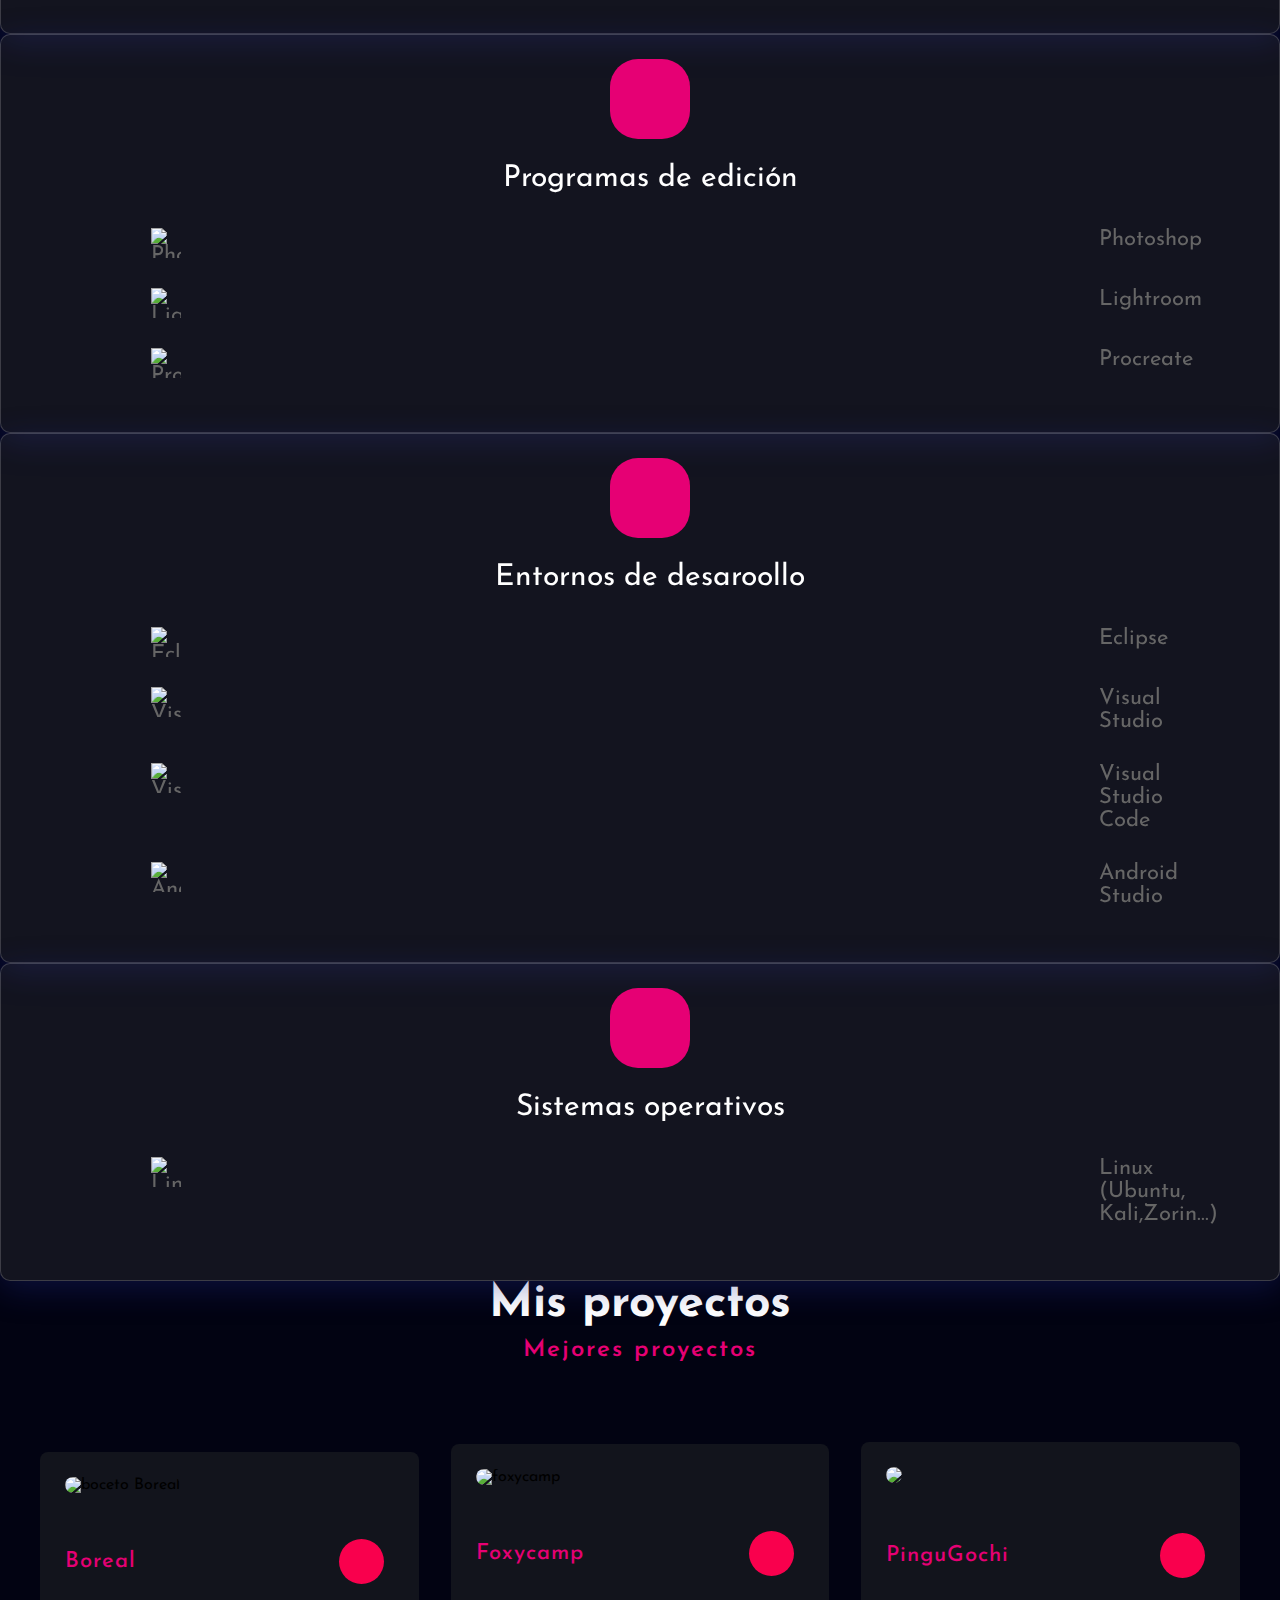
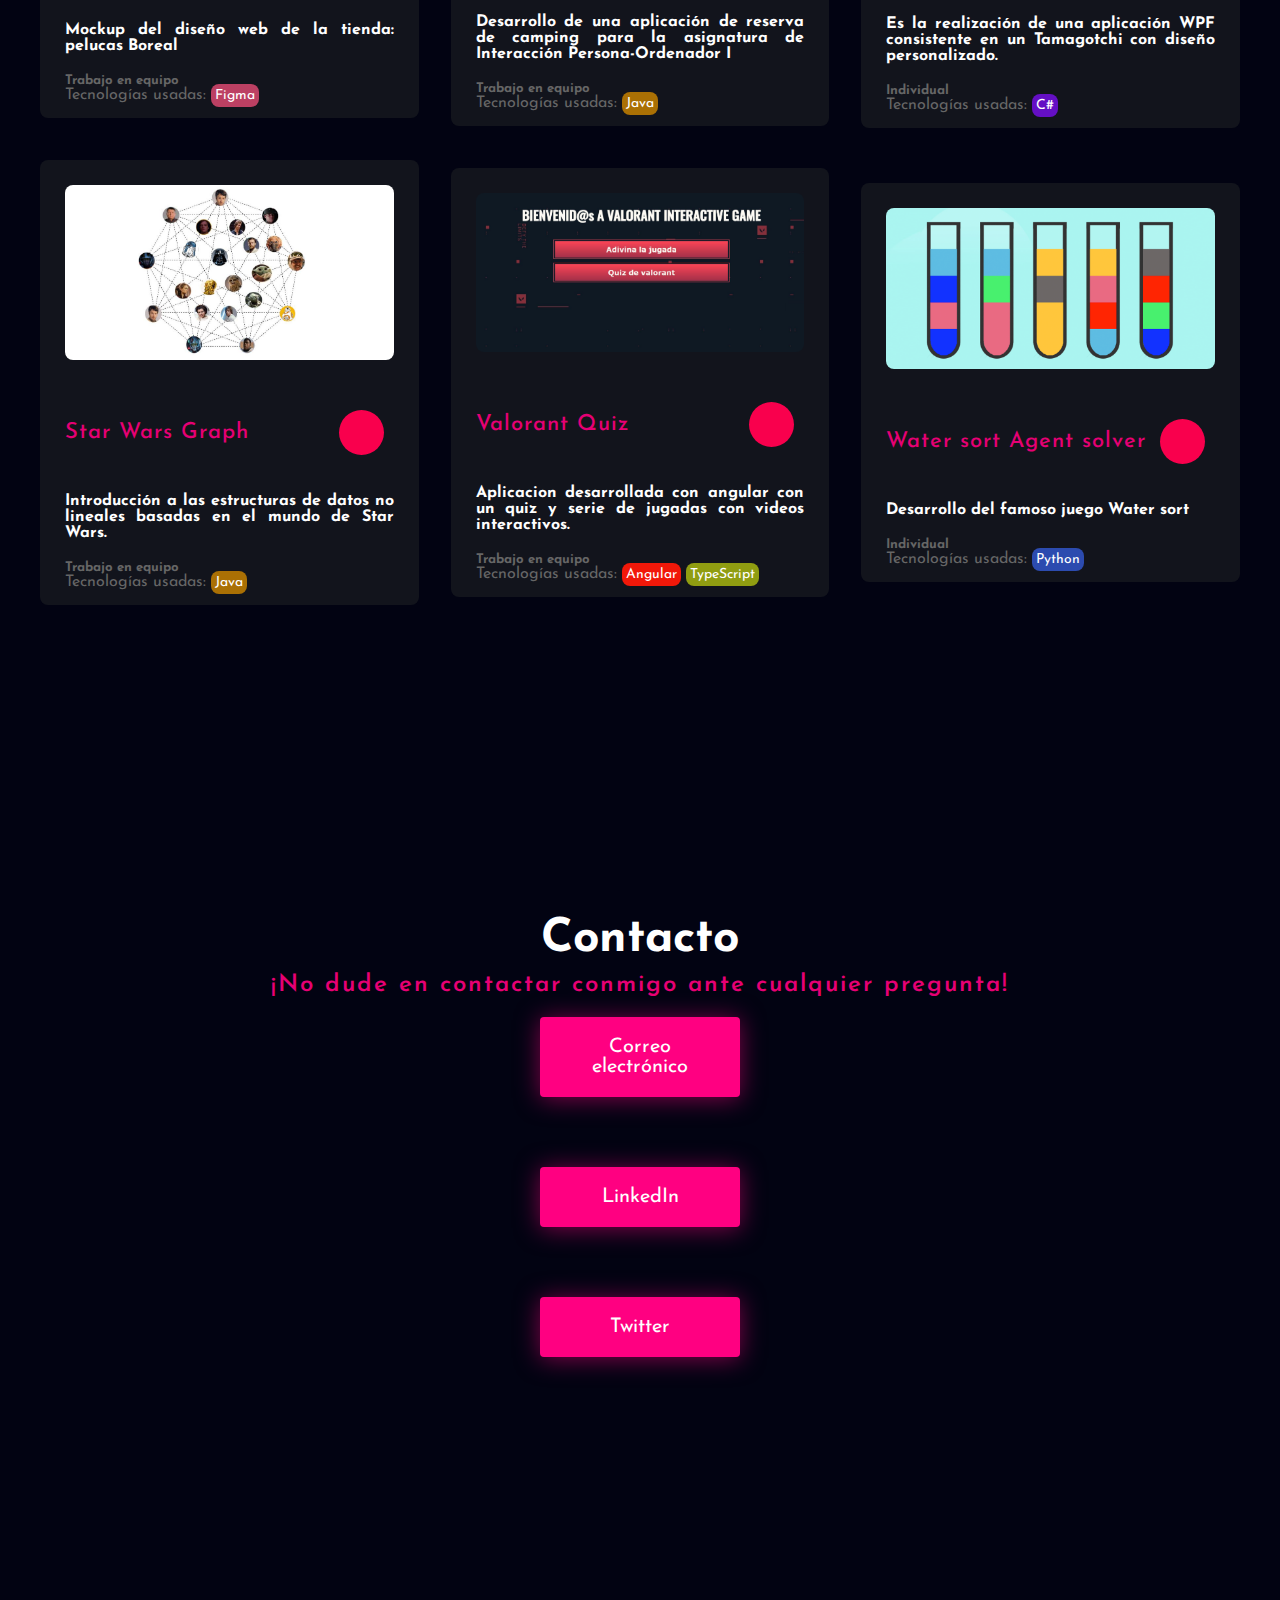
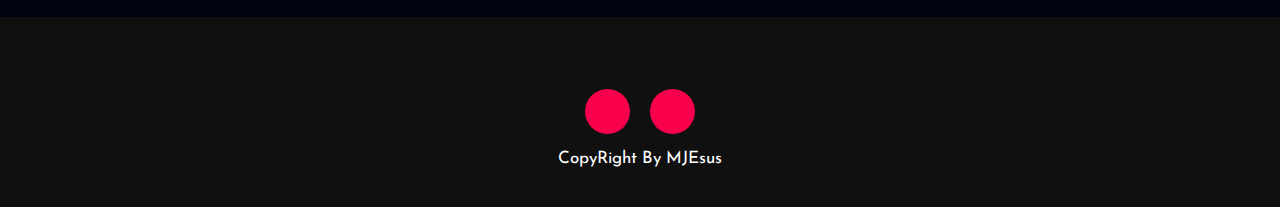
==== commit 329db360: "version5.0" ====
--- a/index.html
+++ b/index.html
@@ -23,29 +23,6 @@
   gtag('config', 'G-K6TK0D4TFQ');
 </script>
 <body>
-	<!----hero Section start---->
-	<!-- <div class="hero" id="inicio">
-		<nav class="menu__navegacion">
-			<h2  class="logo">/<span>MJ</span>/</h2>
-			<ul class="menu_items" id="links">
-				<li><a href="#inicio" class="active" onclick="seleccionar(this)">INICIO</a></li>
-				<li><a href="#sobremi" onclick="seleccionar(this)">SOBRE MI</a></li>
-				<li><a href="#formacion" onclick="seleccionar(this)">FORMACIÓN</a></li>
-				<li><a href="#habilidades" onclick="seleccionar(this)">HABILIDADES</a></li>
-				<li><a href="#conocimientos" onclick="seleccionar(this)">CONOCIMIENTOS</a></li>
-				<li><a href="#portfolio" onclick="seleccionar(this)">PROYECTOS</a></li>
-				<li><a href="#contacto" onclick="seleccionar(this)">CONTACTO</a></li>
-			</ul>
-			<span class="btn_menu">
-				<i class="fa fa-bars"></i>
-			</span>
-		</nav>
-		<div class="inicio__presentacion">
-			<h4>Hola, mi nombre es</h4>
-			<h1>María Jesús <br><span>Dueñas Recuero</span></h1>
-			<a class="bubbly-button" href="assets/doc/DueñasRecuero_Mariajesus__CV.pdf" download="María Jesús Dueñas" style="text-decoration:none" style="text-align: center;" >Descargar CV</a>
-		</div>
-	</div> -->
 	<header class="header" id="header">
 		<nav class="nav container">
 			<h2  class="nav__logo">/<span>MJ</span>/</h2>
@@ -98,80 +75,181 @@
 				</div>
         </section>
 
-
-
-        <section class="qualification__section" id="formacion">
+		<section class="qualification section section" id="formacion">
 			<div class="main-text">
 				<h1>Mi formación</h1>
 				<h4>Trayectoria académica y profesional</h4>
 			</div>
+
 			<div class="qualification__container container">
 				<div class="qualification__tabs">
-					<div class="qualification__button button--flex qualification__active" data-target="#educacion">
-						<i class="fa fa-graduation-cap"></i>
+					<div class="qualification__button button--flex qualification__active" data-target="#education">
+						<i class="fa fa-graduation-cap qualification__icon"></i>
 						Educación
 					</div>
 					<div class="qualification__button button--flex" data-target="#cursos">
-						<i class="fa fa-bookmark"></i>
+						<i class="fa fa-bookmark qualification__icon"></i>
 						Cursos
 					</div>
-					<div class="qualification__button button--flex" data-target="#trabajo">
-						<i class="fa fa-briefcase"></i>
+
+					<div class="qualification__button button--flex" data-target="#work">
+						<i class="fa fa-briefcase qualification__icon"></i>
 						Trabajo
 					</div>
 				</div>
 				<div class="qualification__sections">
-					<div class="qualification__content qualification__active" data-content id="educacion">
-						<div class="timeline">
-							<div class="container right-container">
-								<img src="assets/img/qualification/birrete.png" alt="birrete">
-								<div class="text-box">
-									<h2>Título inglés B1</h2>
-									<small>2016</small>
-									<p><a href="https://www.cambridgeenglish.org/es/">Cambridge</a><br>Ciudad Real, España</p>
-									<span class="right-container-arrow"></span>
-								</div>
-							</div>
-							<div class="container left-container">
-								<img src="assets/img/qualification/birrete.png" alt="birrete">
-								<div class="text-box">
-									<h2>Bachillerato tecnológico</h2>
-									<small>2016-2018</small>
-									<div class="logros">
-										<i class="fa fa-medal">Buen expediente academico | Sobresaliente (9,3)</i>
+					<!--==================== QUALIFICATION SECTION 1====================-->
+					<div class="qualification__content qualification__active" data-content id="education">
+						<!--==================== QUALIFICATION 1====================-->
+						<div class="qualification__data">
+							<br><br>
+							<h2 class="main-text">Formación académica</h2>    
+							<div class="timeline">
+								<div class="container right-container">
+									<img src="assets/img/qualification/birrete.png" alt="birrete">
+									<div class="text-box">
+										<h2>Grado en ingeniería informática</h2>
+										<small>2018-Actualidad</small>
+										<p><a href="https://esi.uclm.es">Escuela superior informática (Bilingüe)</a>, Universidad de Castilla La Mancha</p>
+										<p><a href="https://esi.uclm.es/index.php/grado-en-ingenieria-informatica/intensificaciones/">Tecnologías de la información</a><br></p>
+										<p><a href="">Ciudad Real</a><br></p>
+										<span class="right-container-arrow"></span>
 									</div>
-									<p><a href="https://salesianospuertollano.com">Colegio San Juan Bosco (Salesianos)</a><br>Puertollano, Ciudad Real</p>
-									<span class="left-container-arrow"></span>
-								</div>
-							</div>
-							<div class="container right-container">
-								<img src="assets/img/qualification/birrete.png" alt="birrete">
-								<div class="text-box">
-									<h2>Grado en ingeniería informática</h2>
-									<small>2018-Actualidad</small>
-									<div class="logros">
-										<i class="fa fa-medal">Matrícula de honor en Interacción persona ordenador II</i>
+								</div>
+								<div class="container left-container">
+									<img src="assets/img/qualification/birrete.png" alt="birrete">
+									<div class="text-box">
+										<h2>Bachillerato tecnológico</h2>
+										<small>2016-2018</small>
+										<p><a href="https://salesianospuertollano.com">Colegio San Juan Bosco (Salesianos)</a><br>Puertollano, Ciudad Real</p>
+										<span class="left-container-arrow"></span>
 									</div>
-									<p><a href="https://esi.uclm.es">Escuela superior informática (Bilingüe)</a>, Universidad de Castilla La Mancha</p>
-									<p><a href="https://esi.uclm.es/index.php/grado-en-ingenieria-informatica/intensificaciones/">Tecnologías de la información</a><br></p>
-									<p><a href="">Ciudad Real</a><br></p>
-									<span class="right-container-arrow"></span>
-								</div>
-							</div>
-						</div>
-					</div>
-
-					<div class="qualification__content__work" data-content id="trabajo">
-						<h2>¡Sé el primero en darme una oportunidad!</h2>
-					</div>
-				</div>
-			</div>
-        </section>
-
+								</div>
+							</div>
+						</div>
+						
+					</div>
+
+					<!--==================== QUALIFICATION SECTION 2====================-->
+					<div class="qualification__content" data-content id="cursos">
+						<br><br>
+						<h2 class="main-text">Cursos</h2>    
+						<div class="qualification__data">
+							<div class="timeline">
+								<div class="container right-container">
+									<img src="assets/img/qualification/birrete.png" alt="birrete">
+									<div class="text-box">
+										<h2>Securing your AWS Cloud</h2>
+										<small>2022</small>
+										<p><a href="https://iteraprocess.com">Itera</a></p>
+										<span class="right-container-arrow"></span>
+									</div>
+								</div>
+								<div class="container left-container">
+									<img src="assets/img/qualification/birrete.png" alt="birrete">
+									<div class="text-box">
+										<h2>Digitalización y discapacidad: ¿amenaza u oportunidad?</h2>
+										<small>2021</small>
+										<p><a href="https://www.uclm.es">Universidad de Castilla La Mancha</a></p>
+										<span class="left-container-arrow"></span>
+									</div>
+								</div>
+								<div class="container right-container">
+									<img src="assets/img/qualification/birrete.png" alt="birrete">
+									<div class="text-box">
+										<h2>Automotivación y productividad</h2>
+										<small>2021</small>
+										<p><a href="https://www.uclm.es">Universidad de Castilla La Mancha</a></p>
+										<span class="right-container-arrow"></span>
+									</div>
+								</div>
+								<div class="container left-container">
+									<img src="assets/img/qualification/birrete.png" alt="birrete">
+									<div class="text-box">
+										<h2>Emprendimiento</h2>
+										<small>2021</small>
+										<p><a href="https://www.uclm.es">Universidad de Castilla La Mancha</a></p>
+										<span class="left-container-arrow"></span>
+									</div>
+								</div>
+								<div class="container right-container">
+									<img src="assets/img/qualification/birrete.png" alt="birrete">
+									<div class="text-box">
+										<h2>Resolución de conflictos </h2>
+										<small>2021</small>
+										<p><a href="https://www.uclm.es">Universidad de Castilla La Mancha</a></p>
+										<span class="right-container-arrow"></span>
+									</div>
+								</div>
+							</div>
+						</div>
+					</div>
+					<div class="qualification__content" data-content id="work">
+						<br><br>
+						<h2 class="main-text">Trabajo</h2>         
+						<h2 class="main-text">¡Sé el primero en darme una oportunidad!</h2>                         
+					</div>
+				</div> 
+			</div>
+			<!-- <section class="card-container">
+				<div class="card">
+				  <h1 class="main-text">Idiomas</h1>
+				  <div class="logros">
+					<i class="fa fa-hanukiah"><h2 class="main-text">B1 de Inglés <p><a href="https://www.cambridgeenglish.org/es/" target="_blank" >Cambridge</a></p></h2> II</i>
+				</div>
+
+				  
+				  <small>2016</small>
+				</div> -->
+
+				<!-- <div class="card">
+					<h1 class="main-text">Logros académicos</h1>
+					<h2 class="main-text">Bachillerato tecnológico</h2>
+						<small>2016-2018</small>
+						<div class="logros">
+							<i class="fa fa-medal">Buen expediente academico | Sobresaliente (9,3)</i>
+						</div>
+						<br><br>
+						<h2>Grado en ingeniería informática</h2>
+						<small>2021</small>
+						<div class="logros">
+							<i class="fa fa-medal">Matrícula de honor en Interacción persona ordenador II</i>
+						</div>
+					
+				</div> -->
+				<div class="containerDrop">
+					<div class="drop" style="--color: #ff0f5b">
+					  <div class="content">
+						<h2>Idiomas</h2>
+						<h3 class="main-text">B1 de Inglés </h3>
+						<a href="https://www.cambridgeenglish.org/es/" target="_blank" >Cambridge</a>
+					  </div>
+					</div>
+					<div class="drop" style="--color: #be01fe">
+					  <div class="content">
+						<h2>Logros académicos</h2>
+						<h3>Bachillerato tecnológico</h3><h4>Buen expediente academico | Sobresaliente (9,3)</h4>
+						<h3>Grado ingeniería informática</h3><h4>Matrícula de honor en Interacción persona ordenador II</h4>
+					  </div>
+					  
+					
+						
+						
+					</div>
+					
+					</div>
+				  </div>
+				  
+			  
+				
+			  <!-- </section> -->
+		</section>
+
+		<br><br><br><br><br><br><br>
 		<section class=" container soft__skills" id="habilidades">
 			<div class="main-text">
 				<h2>Mis habilidades</h2>
-				<h4>Aptitudes desarrolaldas a lo largo de mi vida</h4>
+				<h4>Aptitudes desarrolladas a lo largo de mi vida</h4>
 			</div>
 
 			<div class="soft__skills__container">
@@ -254,10 +332,7 @@
 				</div>
 			</div>
 		</section>
-
-
-
-		<section class="container section section__height " id="conocimientos"></section>
+		<section class="container section " id="conocimientos"></section>
 			<div class="main-text">
 				<h2>Mis conocimientos</h2>
 				<h4>Lenguajes y frameworks con los que he trabajado</h4>
@@ -408,11 +483,8 @@
 					<h3>Mockup del diseño web de la tienda: pelucas Boreal</h3>
 					<div class="footer__proyect">
 						<h5>Trabajo en equipo</h5>
-
 						<label>Tecnologías usadas: </label><span class="label figma">Figma</span>
 					</div>
-
-
 				</div>
 
 
@@ -529,61 +601,18 @@
 			<div class="main-text">
 				<h2>Contacto</h2>
 				<h4>¡No dude en contactar conmigo ante cualquier pregunta!</h4>
-			</div>
-
-
-			<div class="contacto__container">
-				<div class="contacto__informacion">
-					<div class="contacto__box">
-						<div class="contacto__icon"><i class="fa fa-map-marker-alt"></i></div>
-
-						<div class="contacto__texto">
-							<h3>Dirección</h3>
-							<p>Puertollano, Ciudad Real</p>
-						</div>
-					</div>
-					<div class="contacto__box">
-						<div class="contacto__icon"><i class="fa fa-envelope"></i></div>
-						<div class="contacto__texto">
-							<h3>Email</h3>
-							<p>mjesus.duenas.recuero@gmail.com</p>
-						</div>
-					</div>
-					<div class="contacto__box">
-						<div class="contacto__icon"><i class="fab fa-linkedin"></i></div>
-						<div class="contacto__texto">
-							<h3>Linkedin</h3>
-							<p>https://www.linkedin.com/in/maría-jesús-dueñas/</p>
-						</div>
-					</div>
-				</div>
-				<!-- <div class="contacto__contacto__form">
-					<form>
-						<h2>Envia un mensaje</h2>
-						<div class="contacto__inputBox">
-							<input type="text" name="" required="required">
-							<span>Nombre</span>
-						</div>
-						<div class="contacto__inputBox">
-							<input type="text" name="" required="required">
-							<span>Apellidos</span>
-						</div>
-						<div class="contacto__inputBox">
-							<input type="text" name="" required="required">
-							<span>Email</span>
-						</div>
-						<div class="contacto__inputBox">
-							<textarea required="required"></textarea>
-							<span>Escriba su mensaje...</span>
-						</div>
-						<div class="contacto__inputBox">
-							<input type="submit" name="" value="Enviar">
-
-						</div>
-					</form>
-				</div> -->
+				<div class="container__contact">
+					<button class="bubbly-button" onclick="sendEmailDefault()"  style="text-decoration:none"  >Correo electrónico</button>
+				</div>
+				<div class="container__contact">
+					<button class="bubbly-button" href="https://www.linkedin.com/in/maría-jesús-dueñas/"  style="text-decoration:none" style="text-align: center;" >LinkedIn</button>
+				</div>
+				<div class="container__contact">
+					<a class="bubbly-button" href="https://twitter.com/home"  style="text-decoration:none" style="text-align: center;" >Twitter</a>
+				</div>
 			</div>
 		</section>
+
 
 
 
--- a/assets/css/style.css
+++ b/assets/css/style.css
@@ -11,8 +11,6 @@
 ************************************************/
 
 
-
-
 /***********************************************
 *                                              *
 ********* 00.Caracteisticas generales **********
@@ -20,8 +18,9 @@
 ***********************************************/
 :root {
 	--main-color:#e60074;
-	--second-color: #bc4063;  
+	--second-color: #bc4063;
 	--white:white;
+	--light-purple:#C78AC1;
 	--overlay-color:#666;
 	--bg-color:#020312;
 	--h1-font:6rem;
@@ -53,7 +52,7 @@
 body{
     font-family: 'Montserrat';
 	background: var(--bg-color);
-	
+
 }
 h1{
 	color: var(--white);
@@ -94,35 +93,17 @@
 	color: var(--white);
 }
 
-/* button{
-	background-color:#f9004d;
-	color: white;
-	text-decoration: none;
-	border: 2px solid transparent;
-	font-weight: bold;
-	padding: 13px 30px;
-	border-radius: 50%;
-	transition: .4s; 
-
-}
-
-button:hover{
-	background-color: transparent;
-	border: 2px solid #f9004d;
-	cursor: pointer;
+
+
+/***********************************************
+*                                              *
+****************** 01.NavBar *******************
+*                                              *
+***********************************************/
+/* .container{
+	max-width: 968px;
+	margin: auto;
 } */
-
-
-
-/***********************************************
-*                                              *
-****************** 01.NavBar *******************
-*                                              *
-***********************************************/
-.container{
-	/* max-width: 968px;
-	margin: auto;  */
-}
 
 ul{
     list-style: none;
@@ -131,6 +112,7 @@
 
 a{
     text-decoration: none;
+	color: var(--white);
 }
 
 .section{
@@ -164,10 +146,10 @@
     text-align:center;
     padding: 10px;
     z-index: 100;
-    box-shadow: 0 8px 32px 0 rgba( 31, 38, 135, 0.20 );
+    box-shadow: 0 8px 32px 0 rgba(31, 38, 135, 0.192);
     border-radius: 0px;
-    border: 0px solid rgba( 255, 255, 255, 0.12 );
-	
+    border: 0px solid rgba(255, 255, 255, 0.226);
+
 }
 
 .nav{
@@ -194,12 +176,12 @@
 }
 
 .nav__icon{
-	font-size: 1.5rem;
-	
-
-}
-
-.nav__list, 
+	font-size: 16px;
+
+
+}
+
+.nav__list,
 .nav__link{
 	display: flex;
 }
@@ -214,7 +196,8 @@
 .nav__link{
 	flex-direction: column;
 	align-items: center;
-	color: var(--overlay-color);
+	opacity: 0.4;
+	color: var(--light-purple);
 	row-gap: 0.25rem;
 }
 
@@ -233,7 +216,8 @@
 
 }
 
-@media screen and (min-width:768px){
+@media screen and (max-width:768px){
+	/*linea de seleccionar*/
     .active__link::before{
         content:'';
         position: absolute;
@@ -260,26 +244,25 @@
 		left:0;
 		width: 100%;
 		height: 4rem;
-		padding:0 10px;
+		padding:0 1px;
 		display:grid;
 		align-content: center;
-		border-radius:1.25rem  1.25rem 0 0;
+		/* border-radius:1.25rem  1.25rem 0 0; */
 		transition: .4s;
 		box-shadow:0 -1px 12px rgba(161, 159, 159, 0.25) ;
 		background: var(--bg-color);
-		
+
 	}
 	.nav{
 		height:3rem ;
-		font-size: 13px;
-		padding: 5px;
+		font-size: 2px;
+		padding: 2px;
 		text-transform: capitalize;
-		
+
 	}
 	i.nav__icon{
 		display:block;
-		font-size: 20px;
-
+		font-size: 16px;
 	}
 
      .section__title{
@@ -291,7 +274,7 @@
     .nav__list{
         justify-content: center;
 		padding: 2px;
-		font-size: 10px;
+		font-size: 15px;
     }
 }
 
@@ -310,7 +293,7 @@
 .inicio__presentacion{
 	position: absolute;
 	top: 50%;
-	left:8%;
+	left:0%;
 	transform: translateY(-50%);
 }
 
@@ -323,8 +306,6 @@
 	color: var(--main-color);
 
 }
-
-
 
 .inicio__presentacion h1{
 	font-size: var(--h1-font-hero);
@@ -339,18 +320,18 @@
 ul.show{
     top:65px;
 }
+
 .bubbly-button {
 	display: inline-block;
 	padding: 1em 2em;
 	margin-top: 100px;
-	width: 18%;
+	width: 80%;
 	height: 20%;
 	margin-bottom: 60px;
 	appearance: none;
 	background-color: #ff0081;
 	color: #fff;
-	border-radius: 30px;
-	border: none;
+	border-radius: 10px;
 	cursor: pointer;
 	position: relative;
 	transition: transform ease-in 0.1s, box-shadow ease-in 0.25s;
@@ -360,11 +341,13 @@
 
   .inicio__presentacion a {
 	text-align: center;
-	font-size: 10px;
+	font-size: 15px;
+	text-transform: uppercase;
   }
   .bubbly-button:focus {
 	outline: 0;
   }
+
   .bubbly-button:before, .bubbly-button:after {
 	position: absolute;
 	content: "";
@@ -401,7 +384,7 @@
 	display: block;
 	animation: bottomBubbles ease-in-out 0.75s forwards;
   }
-  
+
   @keyframes topBubbles {
 	0% {
 	  background-position: 5% 90%, 10% 90%, 10% 90%, 15% 90%, 25% 90%, 25% 90%, 40% 90%, 55% 90%, 70% 90%;
@@ -440,20 +423,18 @@
 	.inicio__presentacion h1{
 		font-size: var(--h1-font);
 	}
-	
+
 	.hero{
 		height: 100vh;
 		width: 100%;
 		background-image: url(../img/background.jpg);
 		background-position: center;
 	}
-	
+
 	ul.show{
 		top:75px;
 	}
 }
-
-
 
 
 @media screen and (min-width:480px){
@@ -472,13 +453,14 @@
 		background-image: url(../img/background.jpg);
 		background-position: center;
 	}
-	
+
 	ul.show{
 		top:75px;
 	}
-	.bubbly-button {
+
+	 .bubbly-button {
 		display: inline-block;
-		font-size: 16px;
+		font: size 20px;px;
 		padding: 1em 2em;
 		margin-top: 100px;
 		margin-bottom: 60px;
@@ -494,7 +476,7 @@
 		transition: transform ease-in 0.1s, box-shadow ease-in 0.25s;
 		box-shadow: 0 2px 25px rgba(255, 0, 130, 0.5);
 		width: 200px;
-		
+
 	  }
 }
 
@@ -515,9 +497,12 @@
 		background-image: url(../img/background.jpg);
 		background-position: center;
 	}
-	
+
 	ul.show{
 		top:75px;
+	}
+	.inicio__presentacion .a{
+		font-size:var(--h3-font-about) ;
 	}
 }
 
@@ -541,7 +526,7 @@
     background: #12192c;
     padding: 4rem 4rem 2.5rem 5rem;
     text-align: center;
-    
+
     border-radius: 12px 12px 0 0;
 }
 .about-left-content{
@@ -585,32 +570,8 @@
     margin-top: 1.2rem;
 	text-align: center;
 }
-.icons{
-    background: #12192c;
-    display: flex;
-    justify-content: center;
-    padding: 0.8rem 0;
-    border-radius: 0 0 12px 12px;
-}
-.icons li{
-    list-style-type: none;
-    background: var(--main-color);
-    color: #fff;
-    width: 40px;
-    height: 40px;
-    margin: 0 0.5rem;
-    border-radius: 50%;
-    display: flex;
-    justify-content: center;
-    align-items: center;
-    font-size: 1.2rem;
-    cursor: pointer;
-    transition: all 0.5s ease-in-out;
-}
-.icons li:hover{
-    background: #edffec;
-    color: #000;
-}
+
+
 .about-right{
     background: #12192c;
     height: 95vh;
@@ -621,7 +582,7 @@
     padding: 0rem 5rem ;
     text-align: center;
     color:#fff;
-	
+
 }
 .about-right h1{
     font-size: 5rem;
@@ -635,10 +596,7 @@
 	font-size: var(--h3-font-about);
 	text-align: justify;
 }
-.about-btns{
-    display: flex;
-    margin: 2rem 0;
-}
+
 .btn{
     border: none;
     font-size: 0.9rem;
@@ -653,28 +611,12 @@
     cursor: pointer;
     color:#fff
 }
-.btn.btn-pink{
-    background: var(--main-color);
-    color: #fff;
-    border-color: var(--main-color);
-    transition: all 0.5s ease-in-out;
-}
-.btn.btn-pink:hover{
-    background: transparent;
-    border-color: #fff;
-    color: #fff;
-}
-.btn.btn-white{
-    transition: all 0.5s ease-in-out;
-}
-.btn.btn-white:hover{
-    background: var(--main-color);
-    border-color: var(--main-color);
-    color: #fff;
-}
+
 .about-para p{
     font-weight: 300;
-    padding: 0.5rem;
+    padding-left: 0.3rem;
+	padding-right: 0.3rem;
+	padding-bottom: 0.3rem;
 	font-size: var(--h3-font);
     opacity: 0.8;
 	text-align: justify;
@@ -692,7 +634,7 @@
     .about-left-content{
         position: absolute;
         width:80%
-    
+
     }
 	.about-para p{
     font-weight: 300;
@@ -715,7 +657,7 @@
     .about-left-content{
         position: absolute;
         width:80%
-    
+
     }
 	.about-para p{
     font-weight: 300;
@@ -737,7 +679,7 @@
 	position: relative;
 	max-width: 1200px;
 	margin:100px auto;
-	
+
 }
 
 .timeline .container{
@@ -757,7 +699,7 @@
 		opacity:1;
 		transform: translateY(0px);
 	}
-	
+
 }
 .timeline .container:nth-child(1){
 	animation-delay: 0s;
@@ -824,12 +766,16 @@
 
 .text-box h2{
 	font-size: var(--h3-font);
+	color: var(--main-color);
+}
+.text-box p a{
+	color: var(--bg-color);
 }
 
 .text-box small{
 	display: inline;
 	margin-bottom:15px ;
-
+	color: var(--overlay-color);
 }
 
 .right-container-arrow{
@@ -855,7 +801,155 @@
 	border-right:15px solid var(--white);
 	left:-15px;
 }
-
+.containerDrop {
+	position: relative;
+	width: 100%;
+	/* min-height: 100vh; */
+	background: var(--grey);
+	display: flex;
+	justify-content: center;
+	align-items: center;
+	flex-wrap: wrap;
+	gap: 50px;
+	padding: 0px 25px;
+  }
+  
+  .drop {
+	position: relative;
+	width: 550px;
+	height: 450px;
+	display: flex;
+	justify-content: center;
+	align-items: center;
+	box-shadow: inset 20px 20px 20px rgba(0, 0, 0, 0.05),
+	  25px 35px 20px rgba(0, 0, 0, 0.05),
+	  25px 30px 30px rgba(0, 0, 0, 0.05),
+	  inset -20px -20px 25px rgba(255, 255, 255, 0.9);
+	transition: 0.5s ease-in-out;
+  }
+  
+  .drop:nth-child(1) {
+	border-radius: 49% 51% 70% 30% / 30% 30% 70% 70%;
+  }
+  
+  .drop:nth-child(2) {
+	border-radius: 49% 51% 41% 59% / 52% 30% 70% 48%;
+  }
+  
+  .drop:nth-child(3) {
+	border-radius: 76% 24% 40% 60% / 40% 69% 31% 60%;
+  }
+  
+  .drop:hover {
+	border-radius: 50%;
+  }
+  
+  .drop::before {
+	content: '';
+	position: absolute;
+	top: 60px;
+	left: 85px;
+	width: 35px;
+	height: 35px;
+	background: #fff;
+	border-radius: 50%;
+	opacity: 0.5;
+  }
+  
+  .drop::after {
+	content: '';
+	position: absolute;
+	top: 100px;
+	left: 110px;
+	width: 15px;
+	height: 15px;
+	background: #fff;
+	border-radius: 50%;
+	opacity: 0.7;
+  }
+  
+  .drop .content {
+	display: flex;
+	flex-direction: column;
+	justify-content: center;
+	align-items: center;
+	gap: 15px;
+	text-align: center;
+	padding-inline: 50px;
+  }
+  
+  .drop .content h2 {
+	position: relative;
+	width: 80px;
+	height: 80px;
+	background: #eff0f4;
+	border-radius: 50%;
+	box-shadow: inset 2px 5px 10px rgba(0, 0, 0, 0.1),
+	  inset -2px -5px 10px rgba(255, 255, 255, 1),
+	  15px 15px 10px rgba(0, 0, 0, 0.05),
+	  15px 10px 15px rgba(0, 0, 0, 0.025);
+	display: flex;
+	justify-content:justify;
+	align-items: center;
+	font-size: 2rem;
+	color: var(--color);
+  }
+  .drop .content .h3 {
+	position: relative;
+	width: 80px;
+	height: 80px;
+	display: flex;
+	justify-content: justify;
+	align-items: center;
+	font-size: 16px;
+	color: var(--main-color);
+  }
+  .drop .content .h4 {
+	position: relative;
+	width: 80px;
+	height: 80px;
+	display: flex;
+	justify-content: justify;
+	align-items: center;
+	font-size: 16px;
+	color: var(--color);
+  }
+
+  .drop .content a {
+	position: relative;
+	padding: 10px 25px;
+	background: var(--color);
+	color: #fff;
+	border-radius: 25px;
+	font-weight: 500;
+	text-decoration: none;
+	text-shadow: 0 2px 2px rgba(0, 0, 0, 0.25);
+	opacity: 0.75;
+	transition: 0.5s;
+  }
+  
+  .drop .content a:hover {
+	cursor: pointer;
+	opacity: 1;
+  }
+  
+  .drop .content a::before {
+	content: '';
+	position: absolute;
+	top: 5px;
+	left: 50%;
+	transform: translateX(-50%);
+	width: 25%;
+	height: 5px;
+	background: rgba(255, 255, 255, 0.5);
+	border-radius: 5px;
+	transition: 0.5s;
+  }
+  
+  .drop .content a:hover::before {
+	transform: translateX(-50%) translateY(28px);
+	width: 65%;
+  }
 @media screen and (max-width:960px){
 	.timeline{
 		margin:50px auto;
@@ -896,15 +990,13 @@
 		border-right: 15px solid var(--white) ;
 		border-left:0;
 		left:-15px;
-
-	}
-
+	}
 }
 
 @media screen and (max-width:480px){
 	.timeline{
 		margin:50px auto;
-		
+
 	}
 	.timeline::after{
 		left:31px;
@@ -1084,6 +1176,7 @@
 	font-size: var(--p-font);
 	padding-bottom: 10px;
 }
+
 /***********************************************
 *                                              *
 ***************** 04.skills******************
@@ -1107,15 +1200,15 @@
 	display: grid;
 	grid-gap: 16px;
 	padding: 14px;
-	max-width: 1024px;
+	max-width: 1000px;
 	color: var(--white);
 	display: grid;
 	grid-template-columns: repeat(auto-fit,minmax(350px,auto));
 	align-items: center;
 	gap:2rem;
-	margin: 5rem 40px 0 40px;
-}
-	
+	margin: 10rem 40px 0 40px;
+}
+
 
 
 .skill .set{
@@ -1184,7 +1277,7 @@
 @media screen and (max-width: 1326px){
 	.skill{
 		grid-template-columns:repeat(3,3fr);
-		
+
 
 	}
 }
@@ -1197,11 +1290,11 @@
 	.portfolio__content{
 		grid-template-columns: 1fr;
 	}
-	
+
 
 }
 @media screen and (max-width: 480px){
-	
+
 	.skill{
 		grid-template-columns: 1fr;
 
@@ -1217,24 +1310,15 @@
 	}
 	.set .list .label{
 		font-size: 10px;
-	
-	}
-	
+
+	}
+
 	.set:hover .list{
 		color:var(--text) ;
-	
-	}
-	
-}
-
-
-
-
-
-
-
-
-
+
+	}
+
+}
 
 /***********************************************
 *                                              *
@@ -1261,7 +1345,7 @@
 	background: #12141c;
 	border-radius:0.5rem ;
 	transition: all .40s ease;
-	
+
 }
 
 .main-row{
@@ -1273,7 +1357,7 @@
 
 .row h3{
 	font-size: 16px;
-	
+
 }
 
 .row h6{
@@ -1309,7 +1393,7 @@
 	font-size: 14px;
 	margin-right: 5px;
 }
-  
+
   .Java {background-color: #aa7004;} /* Green */
   .csharp {background-color: #6a0fd1ee;} /* Blue */
   .Python {background-color: #3359d6cb;} /* Orange */
@@ -1352,7 +1436,6 @@
 *
 *
 **********************************************************************************************************************/
-
 .contacto{
 	position: relative;
 	min-height: 100vh;
@@ -1363,180 +1446,15 @@
 	flex-direction: column;
 	background-image: url(../img/puertollano.jpg);
 	background-size: cover;
-	
-	
-}
-
-#contacto:before {
-	content:'';
-	position: absolute;
-    top: 0;
-	bottom: 0;
-	left: 0;
-	right: 0;
-	
-}
-
-
-
-
-
-.contacto__container{
+}
+.container__contact{
 	width: 100%;
 	display: flex;
+	flex-direction: column;
 	justify-content: center;
 	align-items: center;
-	margin-top: 30px;
-	
-}
-
-.contacto__container .contacto__informacion
-{
-	width: 30%;
-	display:flex;
-	flex-direction: column;
-	padding-left: 55px;
-	
-}
-
-.contacto__container .contacto__informacion .contacto__box
-{
-	position: relative;
-	padding: 20px 0;
-	display:flex;
-	
-	
-}
-
-.contacto__container .contacto__informacion .contacto__box .contacto__icon{
-	min-width: 60px;
-	height:60px;
-	background-color: #ffffff;
-	display: flex;
-	justify-content: center;
-	align-items: center;
-	border-radius: 50%;
-	font-size: 30px;
-}
-
-
-.contacto__container .contacto__informacion .contacto__box .contacto__texto h3{ 
-	display: flex;
-	margin-left: 16px;
-	align-content: center;
-	color: #ffffff;
-	flex-direction: column;
-	font-size: 30px;
-
-}
-
-.contacto__container .contacto__informacion .contacto__box .contacto__texto p{
-	font-weight: 800;
-	color: #f9004d;
-	margin-left: 20px;
-}
-
-.contacto__contacto__form{
-	width: 30%;
-	padding: 40px;
-	background: #ffff;
-	background: rgba( 255, 255, 255, 0.45 );
-box-shadow: 0 8px 32px 0 rgba( 31, 38, 135, 0.37 );
-backdrop-filter: blur( 17px );
--webkit-backdrop-filter: blur( 17px );
-border-radius: 10px;
-border: 1px solid rgba( 255, 255, 255, 0.18 );
-}
-
-.contacto__contacto__form h3{
-	font-size: 30px;
-	color:rgb(96, 93, 93);
-	font-weight: 500;
-}
-	
-.contacto__contacto__form .contacto__inputBox{
-	position: relative;
-	width:100%;
-	margin-top:10px;
-}
-
-
-.contacto__contacto__form .contacto__inputBox{
-
-	width:100%;
-	padding: 5px 0;
-	font-size: 16px;
-	margin:10px 0;
-	border:none;
-	
-
-}
-.contacto__contacto__form .contacto__inputBox textarea{
-	width:100%;
-	height: 90px;
-	padding: 5px 0;
-	font-size: 16px;
-	margin: 10px 0;
-	border: none;
-	outline: none;
-	resize: none;
-}
-
-
-
-
-
-.contacto__contacto__form .contacto__inputBox input,
-.contacto__contacto__form .contacto__inputBox textarea{
-	width:100%;
-	padding: 5px 0;
-	font-size: 16px;
-	margin: 10px 0;
-	border: none;
-	outline: none;
-	resize: none;
-
-}
-
-.contacto__contacto__form .contacto__inputBox span{
-
-	position: absolute;
-	left:0;
-	padding: 5px 0;
-	font-size:16px;
-	margin:10px 0;
-	pointer-events: none;
-	transition: 0.5s;
-	color:#666
-
-}
-
-.contacto__contacto__form .contacto__inputBox  input:focus ~ span,
-.contacto__contacto__form .contacto__inputBox  input:valid ~ span,
-.contacto__contacto__form .contacto__inputBox  textarea:focus ~ span,
-.contacto__contacto__form .contacto__inputBox  textarea:valid ~ span
-{
-
-	color:var(--main-color);
-	font-size: 26px;
-	font-style: bold;
-	transform: translateY(-30px);
-	padding-bottom: 10px;
-	
-}
-
-.contacto__contacto__form .contacto__inputBox  input[type="submit"]{
-
-	width: 100%;
-	background:var(--main-color);
-	color: var(--white);
-	border: none;
-	cursor: pointer;
-	padding: 10px;
-	font-size: 18px;
-
-}
-
+	margin-top: -90px;
+	}
 @media (max-width:991px){
 	.contacto{
 		padding: 50px;
@@ -1558,7 +1476,7 @@
 	.contacto__container .contacto__informacion, .contacto__contacto__form
 	{
 		width: 100%;
-	}	
+	}
 }
 
 
@@ -1629,7 +1547,7 @@
 	position: absolute;
 	color:#f9004d;
 	bottom: 35px;
-	font-size: 14px; 
+	font-size: 14px;
 }
 
 
@@ -1699,22 +1617,22 @@
 
 
 @media screen and (max-width:858px) and (orientation:landscape){
- 
+
     .menu_items{
         overflow: scroll;
     }
     .menu_items li{
         margin: 5px 0 0 0;
         line-height: 30px;
-    }   
-	
-}
-
-
-
-
-
-
-
-
-
+    }
+
+}
+
+
+
+
+
+
+
+
+
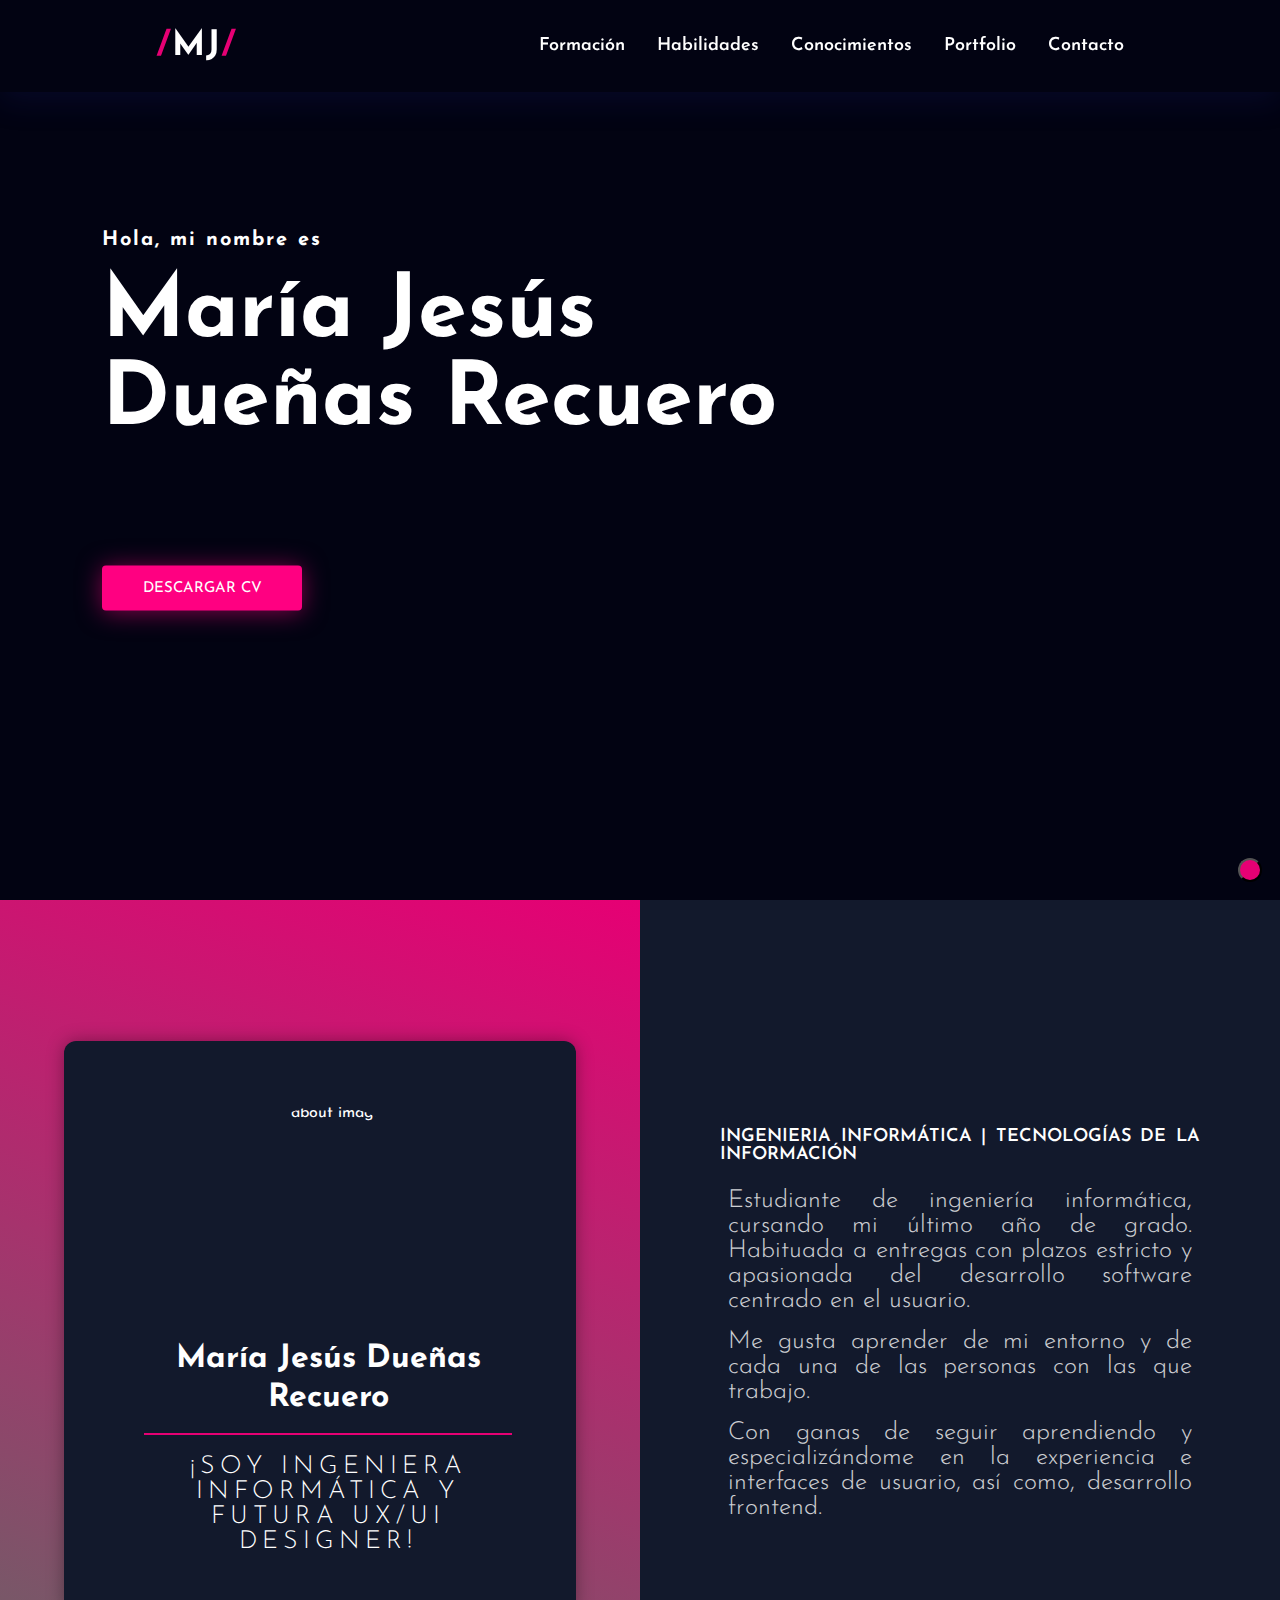
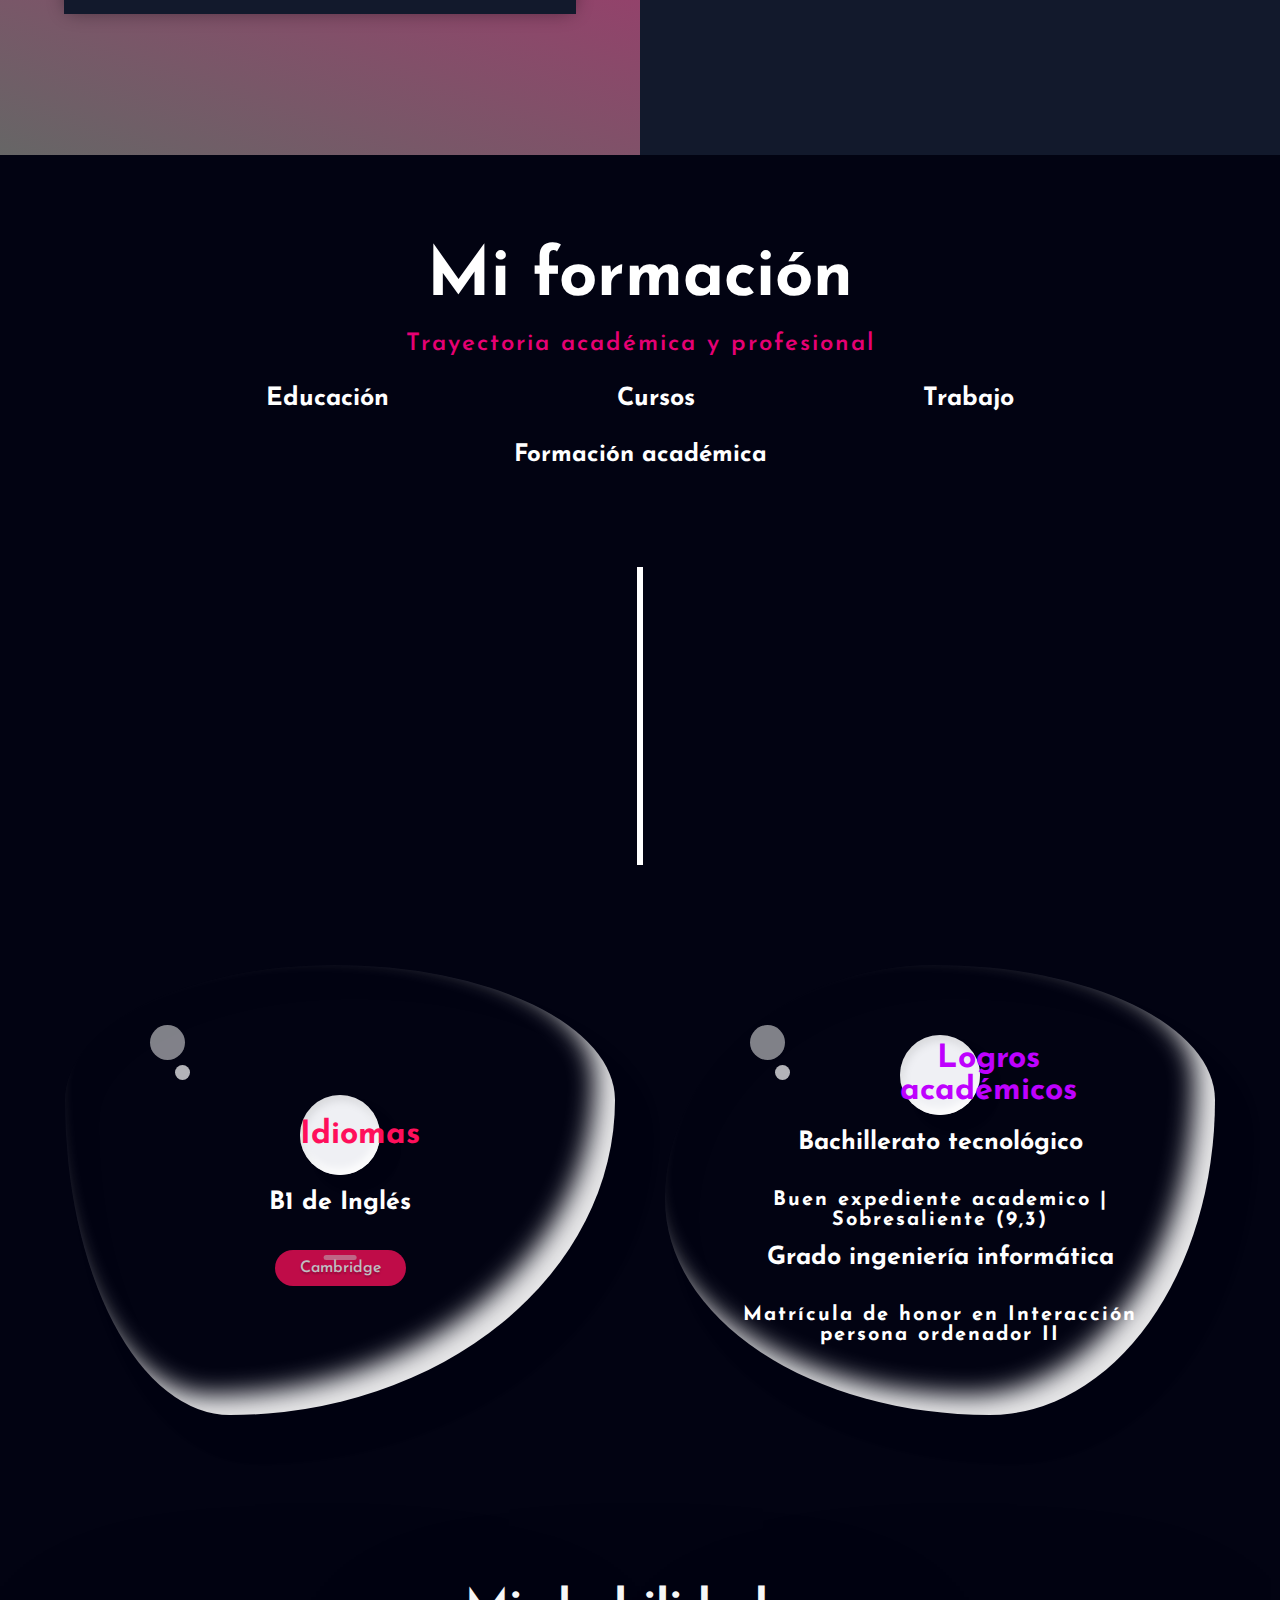
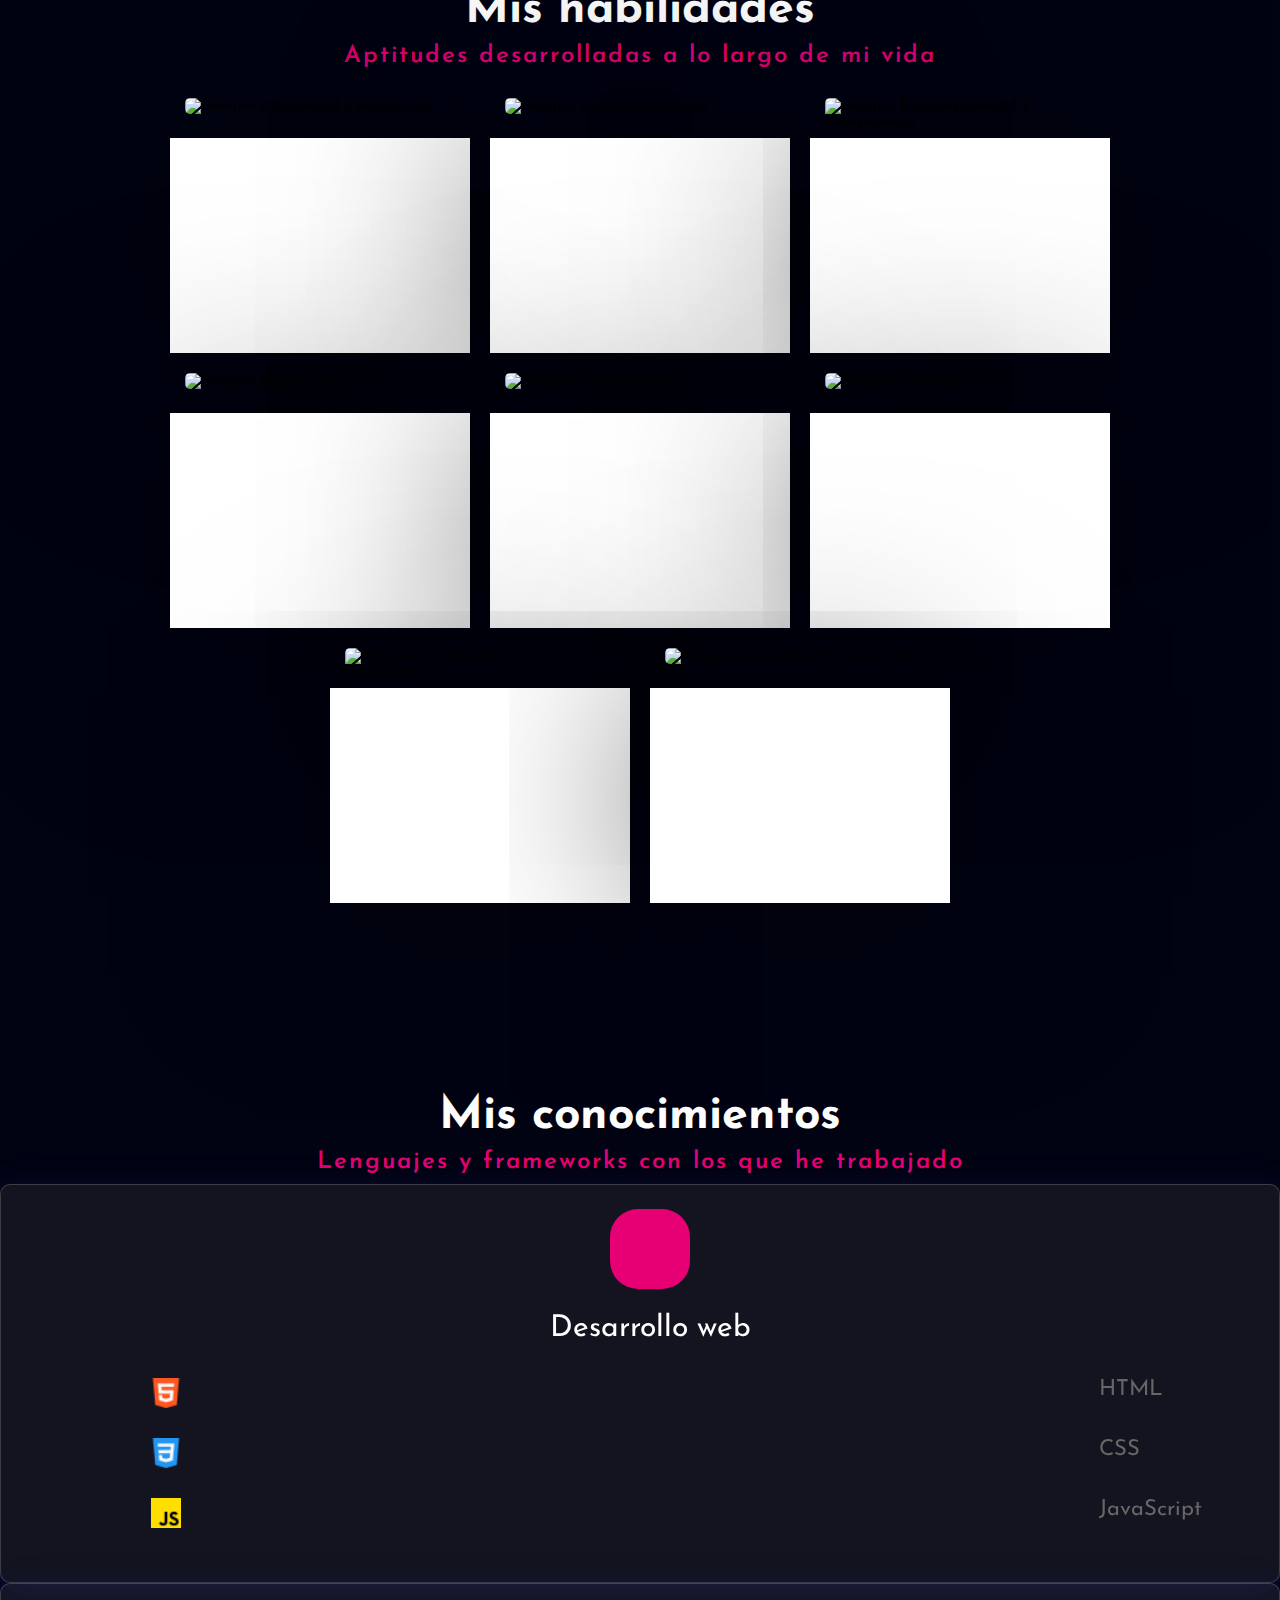
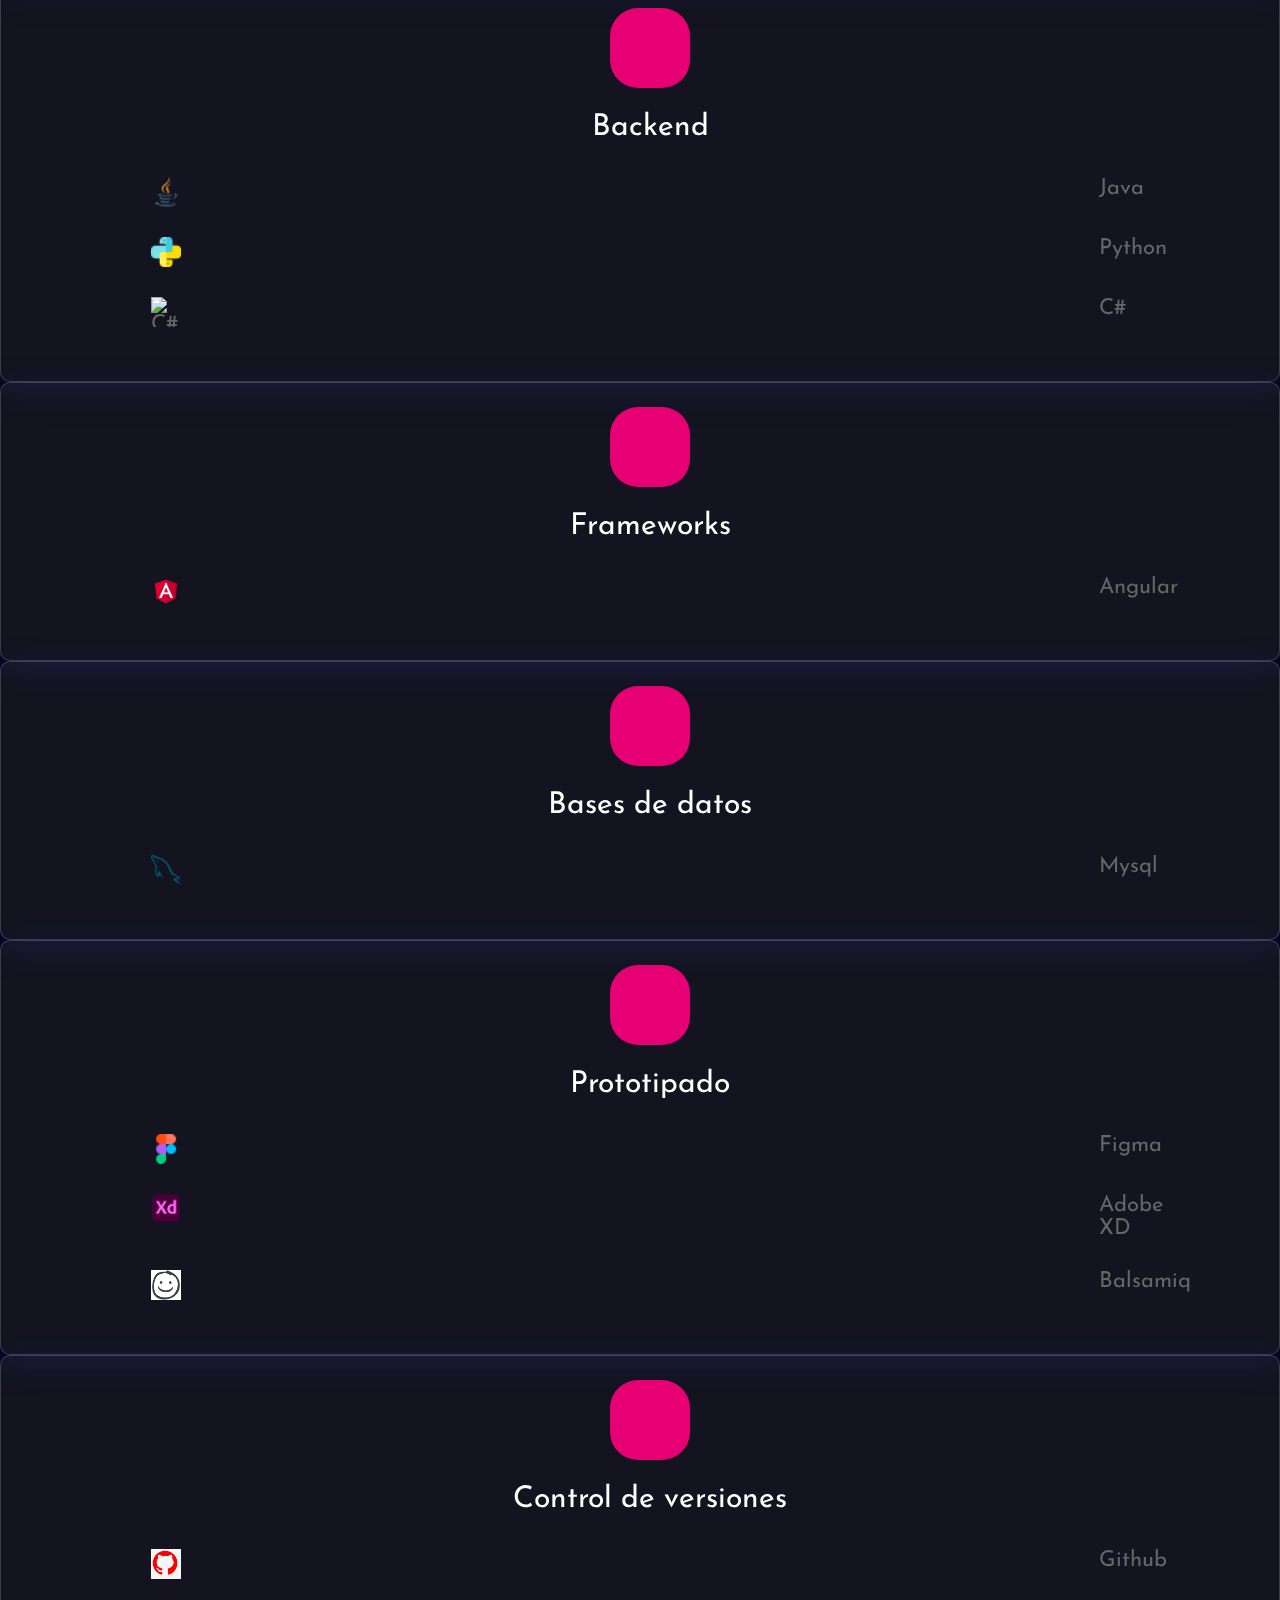
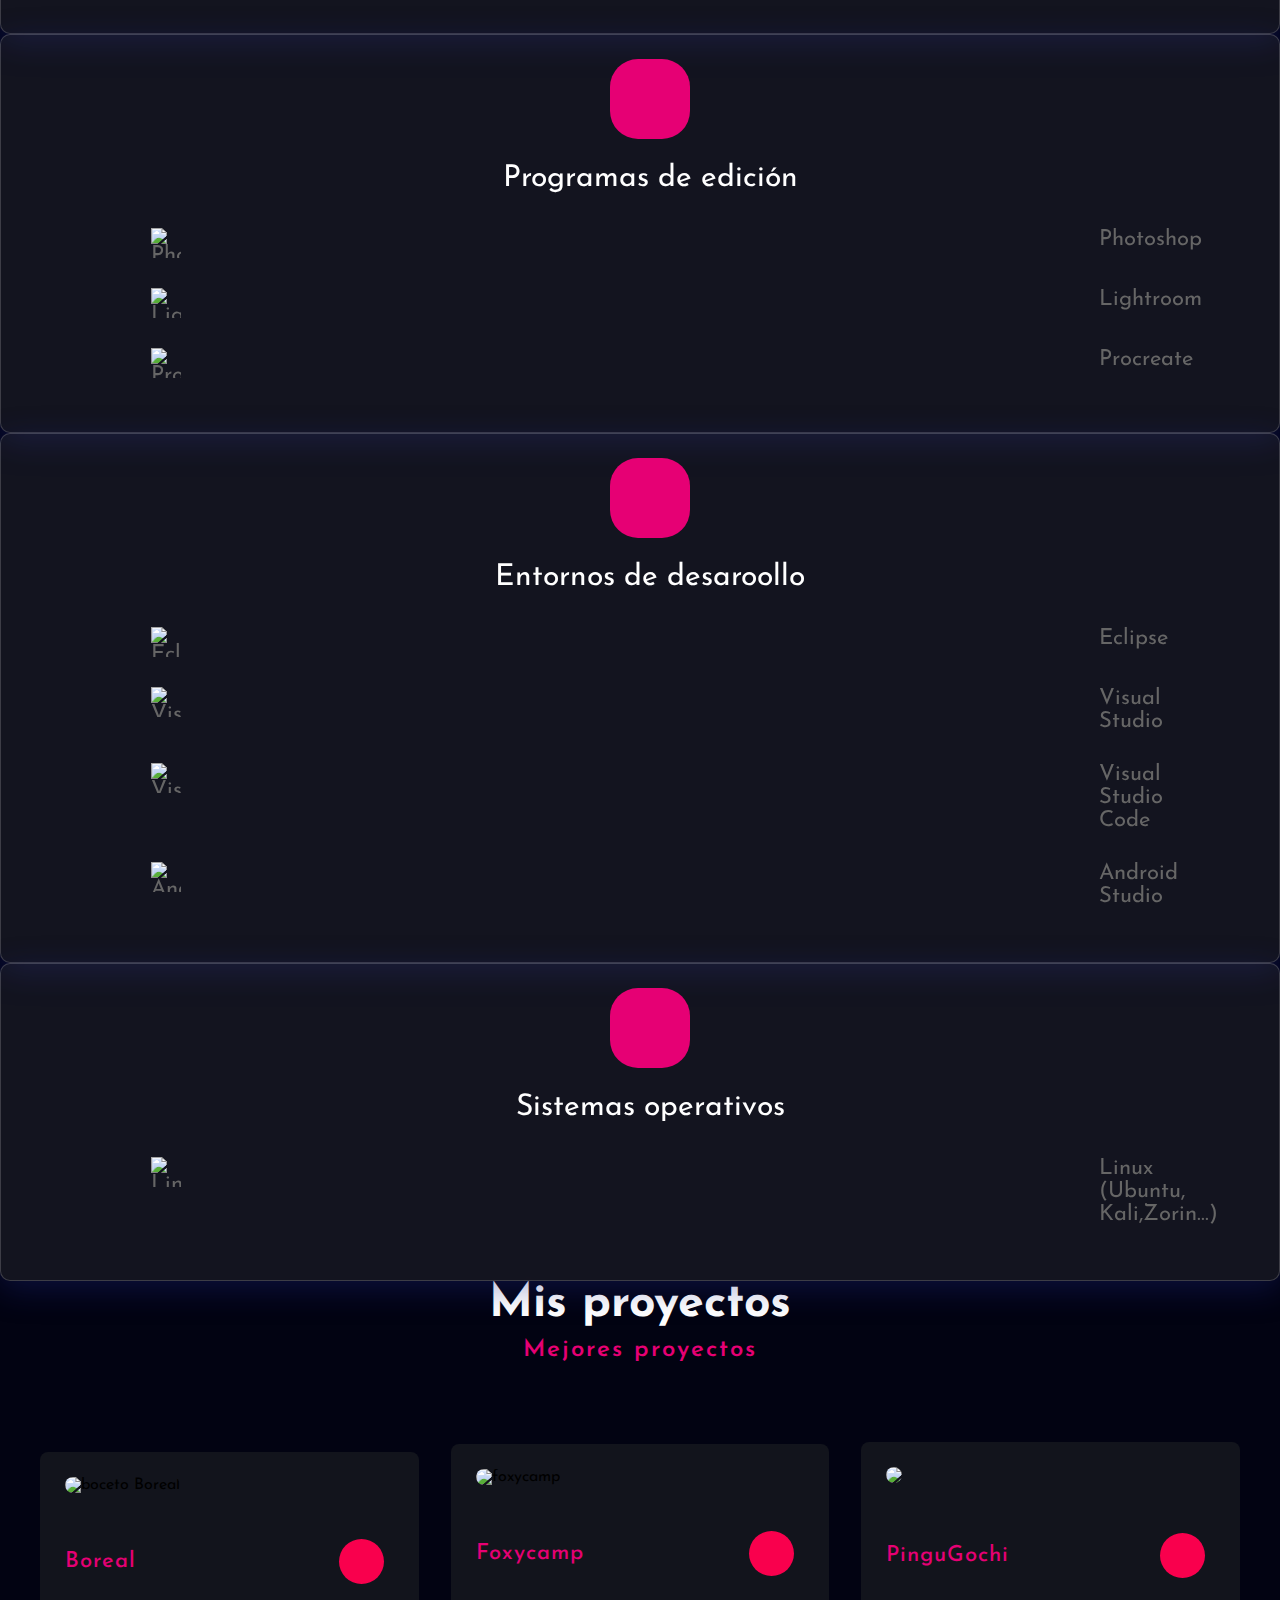
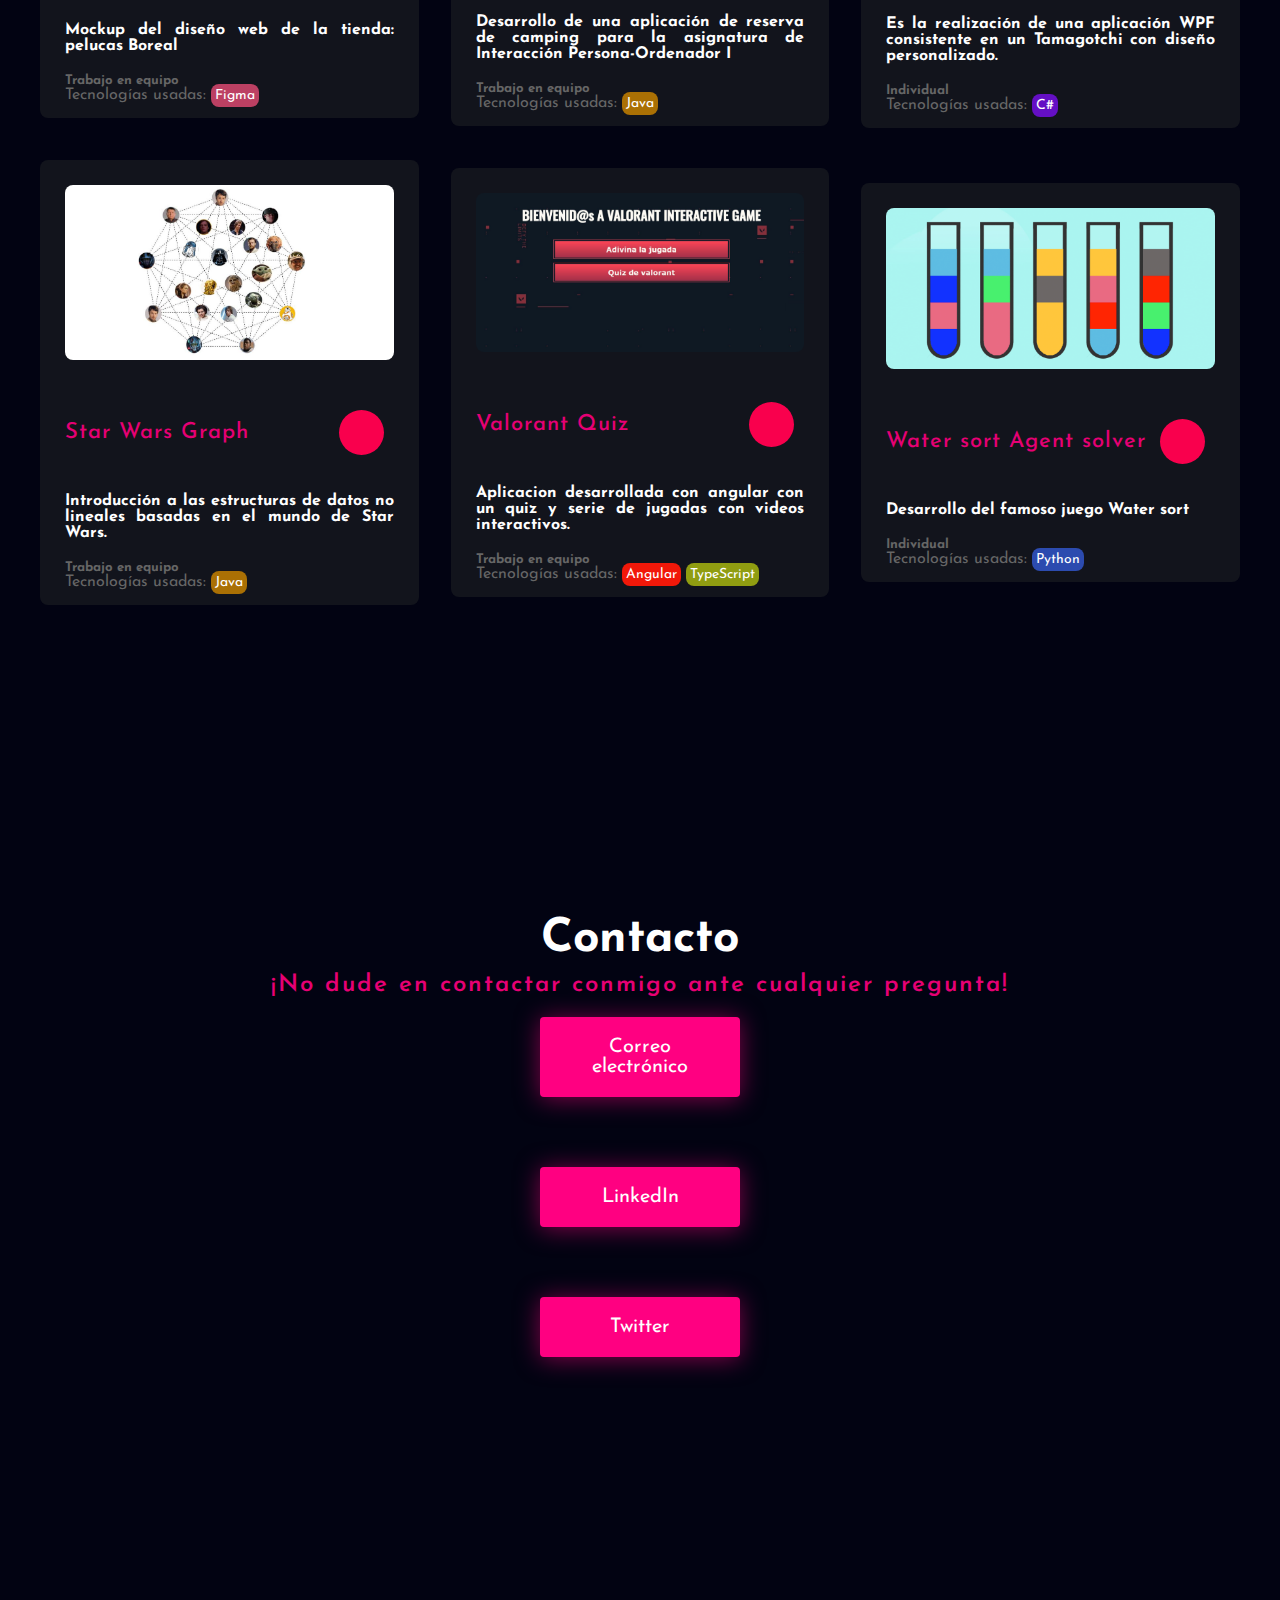
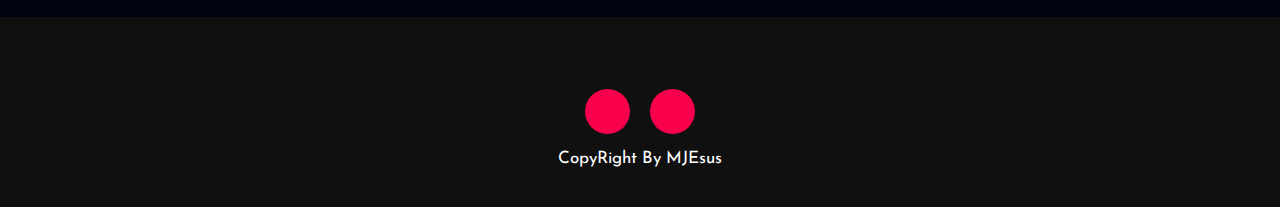
==== commit 482cb31b: "version5.2.2" ====
--- a/index.html
+++ b/index.html
@@ -2,6 +2,7 @@
 <html>
 <head>
 	<title>María Jesús Dueñas Recuero</title>
+	<link rel="icon" href="assets/img/logo.png">
 	<meta name="viewport" content="width=device-width,initial-scale=1.0"></meta>
 	<script src="https://unpkg.com/boxicons@2.1.4/dist/boxicons.js"></script>
 	<link rel="stylesheet" type="text/css" href="assets/css/style.css">
@@ -28,9 +29,9 @@
 			<h2  class="nav__logo">/<span>MJ</span>/</h2>
 			<div class="nav__menu" id="nav-menu">
 				<ul class="nav__list" >
-					<li class="nav__item"><a href="#inicio" class="active__link" ><i class='bx bx-home-alt nav__icon'></i><span class="nav__name">Inicio</span></a></li>
-					<li class="nav__item"><a href="#sobremi"  ><i class='bx bx-user nav__icon' ></i><span class="nav__name">Sobre mi</span></a></li>
-					<li class="nav__item"><a href="#formacion"  ><i class='bx bxs-graduation nav__icon' ></i><span class="nav__name">Formación</span></a></li>
+					<!-- <li class="nav__item"><a href="#inicio" class="active__link" ><i class='bx bx-home-alt nav__icon'></i><span class="nav__name">Inicio</span></a></li>
+					<li class="nav__item"><a href="#sobremi"  ><i class='bx bx-user nav__icon' ></i><span class="nav__name">Sobre mi</span></a></li> -->
+					<li class="nav__item"><a href="#formacion" class="active__link" ><i class='bx bxs-graduation nav__icon' ></i><span class="nav__name">Formación</span></a></li>
 					<li class="nav__item"><a href="#habilidades" ><i class='bx bx-extension nav__icon'></i><span class="nav__name">Habilidades</span></a></li>
 					<li class="nav__item"><a href="#conocimientos"><i class='bx bx-brain nav__icon'></i><span class="nav__name">Conocimientos</span></a></li>
 					<li class="nav__item"><a href="#portfolio"  ><i class='bx bx-briefcase-alt-2 nav__icon'></i><span class="nav__name">Portfolio</span></a></li>
@@ -191,32 +192,7 @@
 					</div>
 				</div> 
 			</div>
-			<!-- <section class="card-container">
-				<div class="card">
-				  <h1 class="main-text">Idiomas</h1>
-				  <div class="logros">
-					<i class="fa fa-hanukiah"><h2 class="main-text">B1 de Inglés <p><a href="https://www.cambridgeenglish.org/es/" target="_blank" >Cambridge</a></p></h2> II</i>
-				</div>
-
-				  
-				  <small>2016</small>
-				</div> -->
-
-				<!-- <div class="card">
-					<h1 class="main-text">Logros académicos</h1>
-					<h2 class="main-text">Bachillerato tecnológico</h2>
-						<small>2016-2018</small>
-						<div class="logros">
-							<i class="fa fa-medal">Buen expediente academico | Sobresaliente (9,3)</i>
-						</div>
-						<br><br>
-						<h2>Grado en ingeniería informática</h2>
-						<small>2021</small>
-						<div class="logros">
-							<i class="fa fa-medal">Matrícula de honor en Interacción persona ordenador II</i>
-						</div>
-					
-				</div> -->
+			
 				<div class="containerDrop">
 					<div class="drop" style="--color: #ff0f5b">
 					  <div class="content">
@@ -231,18 +207,11 @@
 						<h3>Bachillerato tecnológico</h3><h4>Buen expediente academico | Sobresaliente (9,3)</h4>
 						<h3>Grado ingeniería informática</h3><h4>Matrícula de honor en Interacción persona ordenador II</h4>
 					  </div>
-					  
-					
-						
-						
-					</div>
-					
 					</div>
 				  </div>
 				  
 			  
-				
-			  <!-- </section> -->
+		
 		</section>
 
 		<br><br><br><br><br><br><br>
@@ -602,17 +571,16 @@
 				<h2>Contacto</h2>
 				<h4>¡No dude en contactar conmigo ante cualquier pregunta!</h4>
 				<div class="container__contact">
-					<button class="bubbly-button" onclick="sendEmailDefault()"  style="text-decoration:none"  >Correo electrónico</button>
+					<button class="bubbly-button" onclick="sendEmailDefault()"  style="text-decoration:none">Correo electrónico</button>
 				</div>
 				<div class="container__contact">
-					<button class="bubbly-button" href="https://www.linkedin.com/in/maría-jesús-dueñas/"  style="text-decoration:none" style="text-align: center;" >LinkedIn</button>
+					<button class="bubbly-button" href="https://www.linkedin.com/in/maría-jesús-dueñas/"  style="text-decoration:none" style="text-align: center" >LinkedIn</button>
 				</div>
 				<div class="container__contact">
 					<a class="bubbly-button" href="https://twitter.com/home"  style="text-decoration:none" style="text-align: center;" >Twitter</a>
 				</div>
 			</div>
 		</section>
-
 
 
 
@@ -624,15 +592,8 @@
 				<a href="https://www.linkedin.com/in/maría-jesús-dueñas/"><i class="fab fa-linkedin"></i></a>
 			</div>
 			<p class="end">CopyRight By MJEsus</p>
-
 		</footer>
-
 		<button onclick="topFunction()" id="topButton" class="buttonTop" ><i class="fa fa-arrow-up"></i></button>
-
-
-
-
-
 
     </main>
 
--- a/assets/css/style.css
+++ b/assets/css/style.css
@@ -27,7 +27,7 @@
 	--h1-font-hero:5.5rem;
 	--h2-font:4.1rem;
 	--h3-font:25px;
-	--h3-font-about:20px;
+	--h3-font-about:18px;
 	--p-font:1.1rem;
 
 }
@@ -227,6 +227,22 @@
         background-color: var(--main-color);
         border-radius: 3px;
     }
+	.main-text{
+		text-align: center;
+		color: var(--white);
+	
+	}
+	.main-text h2{
+		font-size: var(--h3-font);
+		margin-bottom: 10px;
+	
+	}
+	.main-text h4{
+		color: var(--main-color);
+		font-size: 13px;
+		font-weight: 600;
+		margin-bottom: 10px;
+	}
 }
 
 
@@ -268,13 +284,29 @@
      .section__title{
         font-size: 16px;
      }
+	 .main-text{
+		text-align: center;
+		color: var(--white);
+	
+	}
+	.main-text h2{
+		font-size: var(--h3-font);
+		margin-bottom: 10px;
+	
+	}
+	.main-text h4{
+		color: var(--main-color);
+		font-size: 13px;
+		font-weight: 600;
+		margin-bottom: 10px;
+	}
 }
 
 @media screen and (max-width:576px){
     .nav__list{
         justify-content: center;
 		padding: 2px;
-		font-size: 15px;
+		font-size: 10px;
     }
 }
 
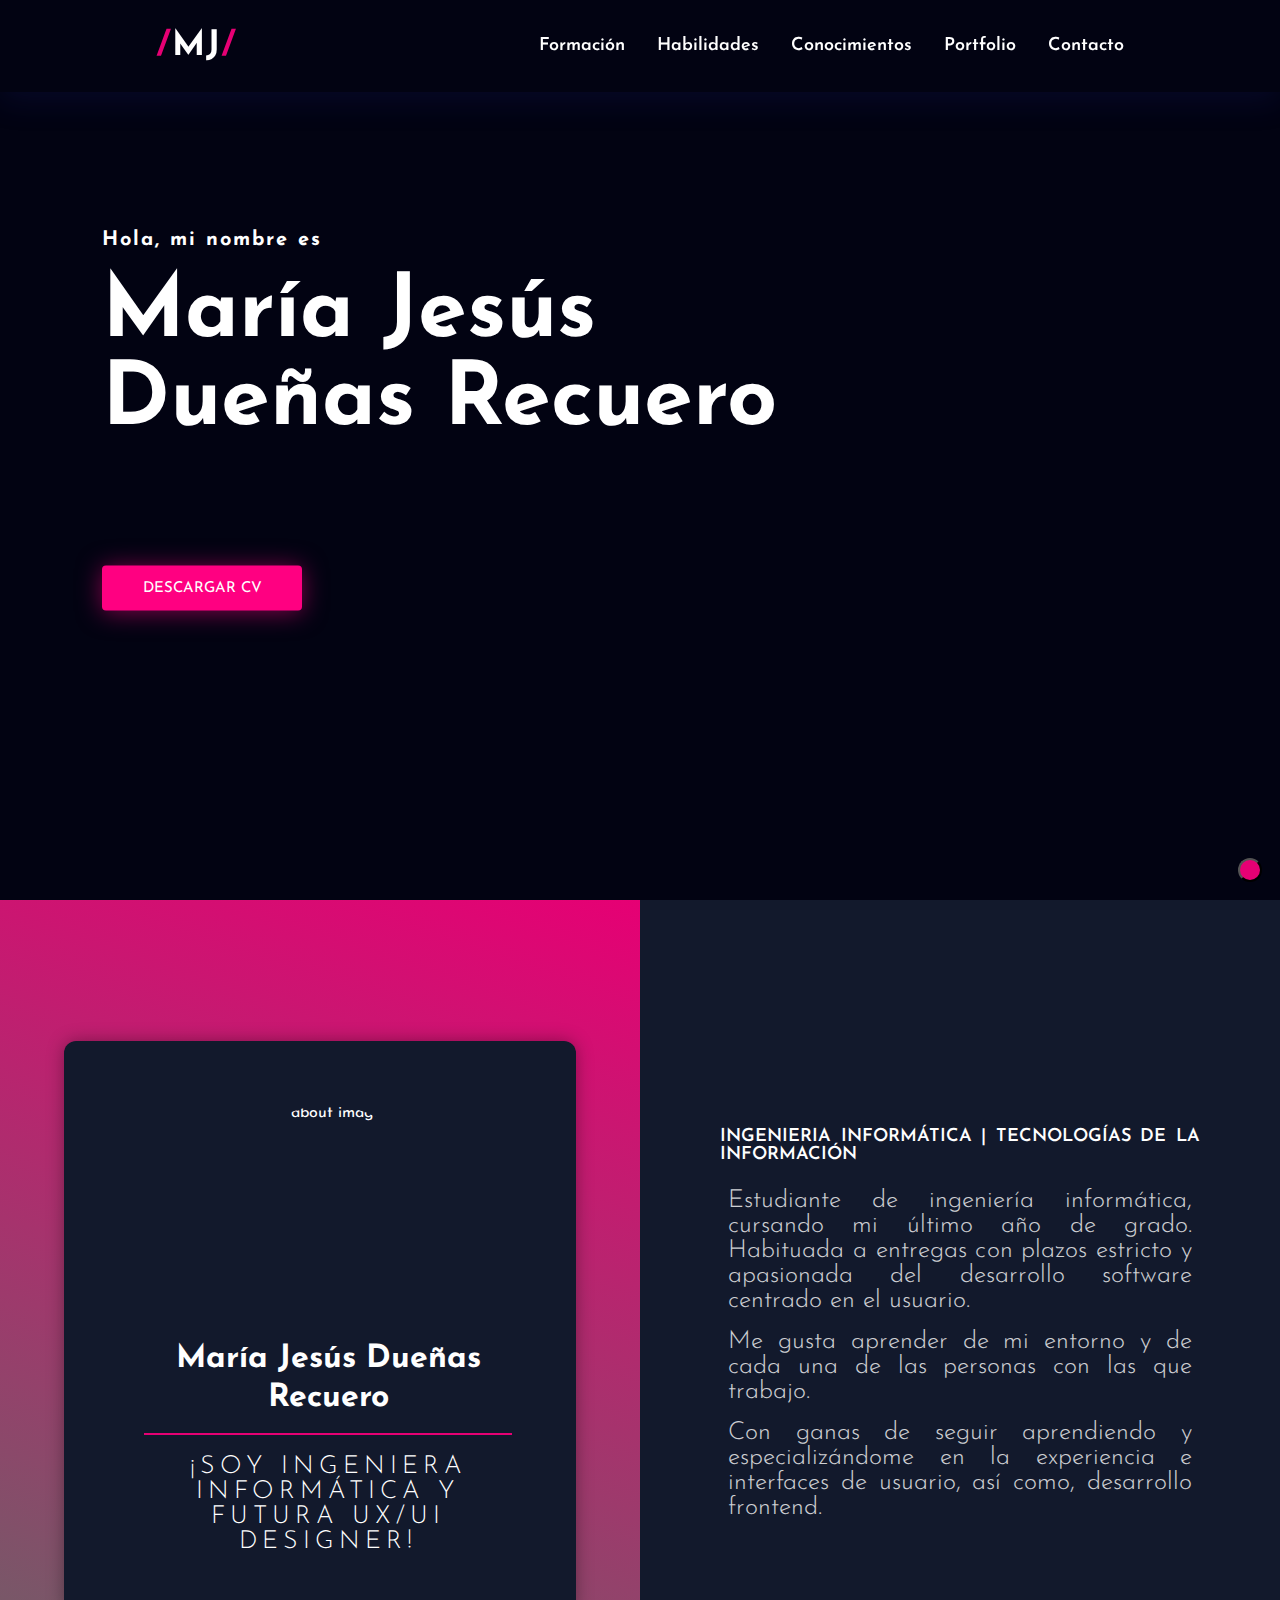
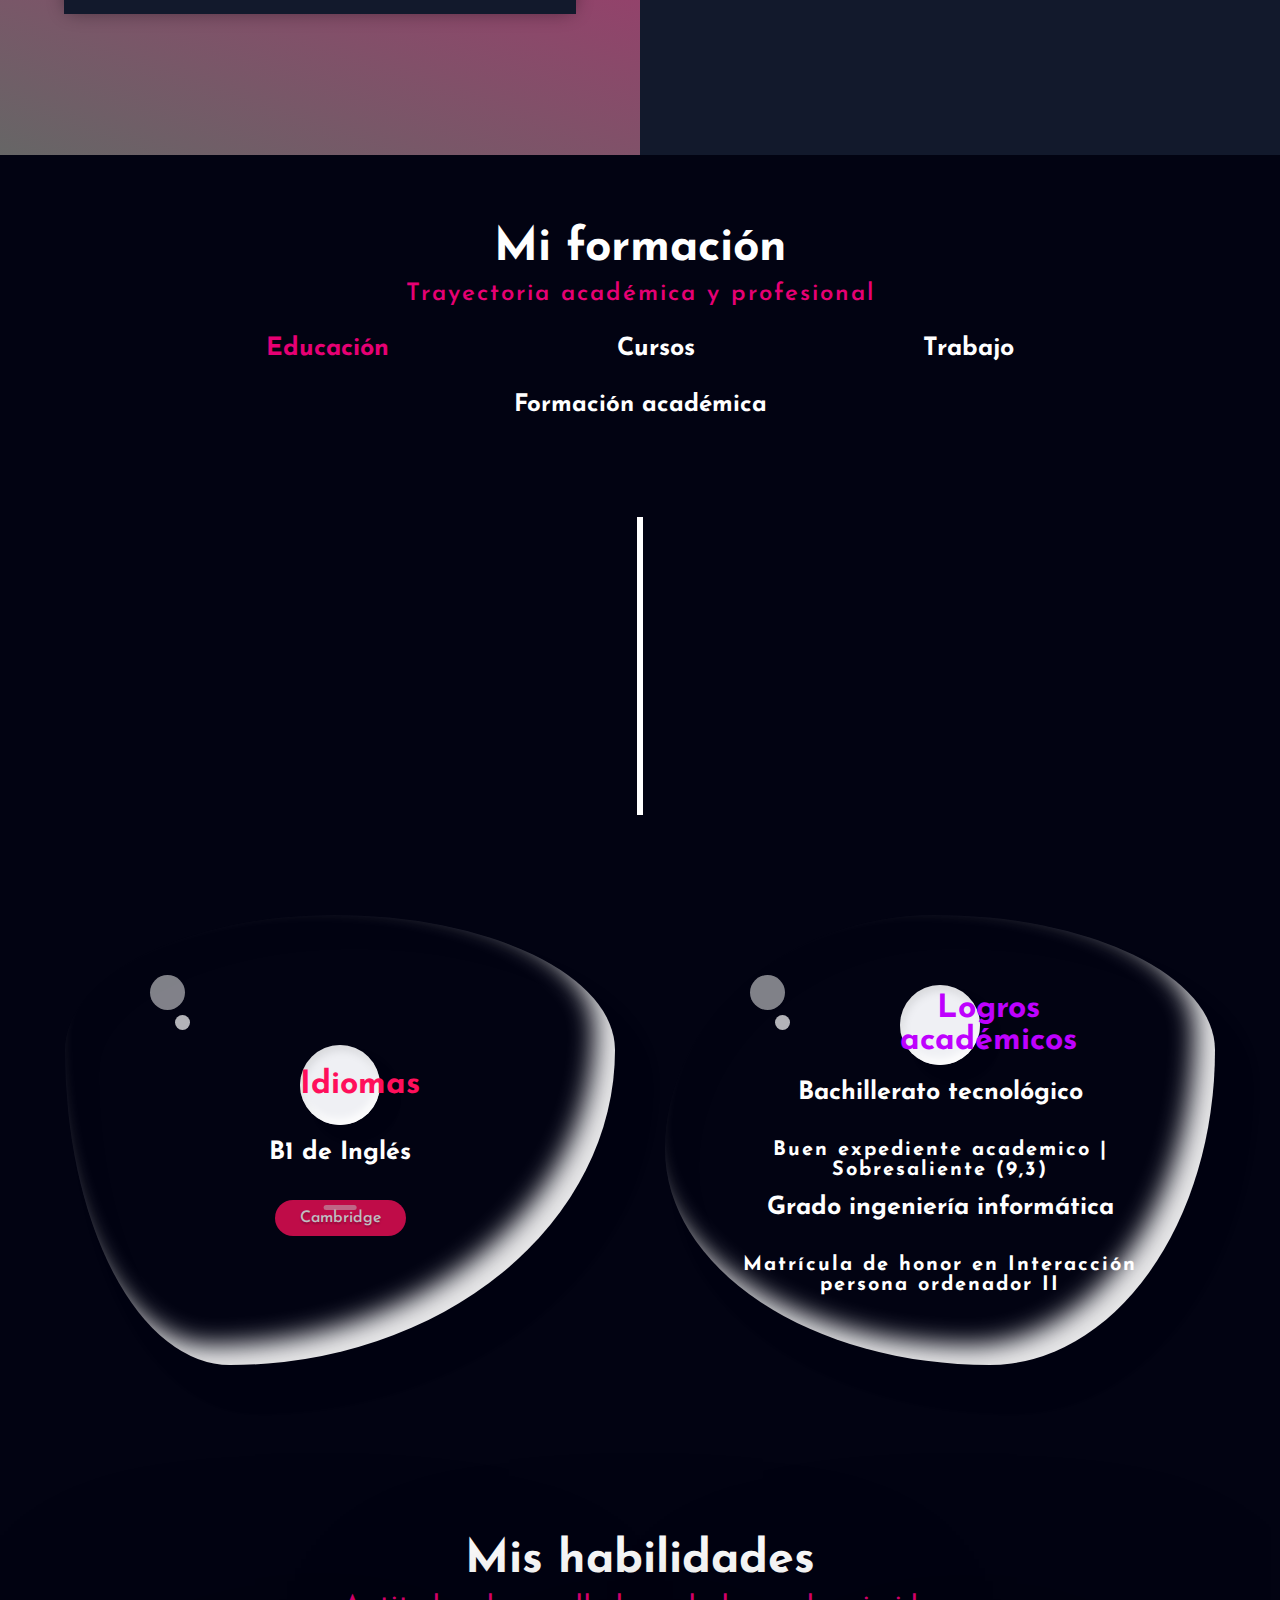
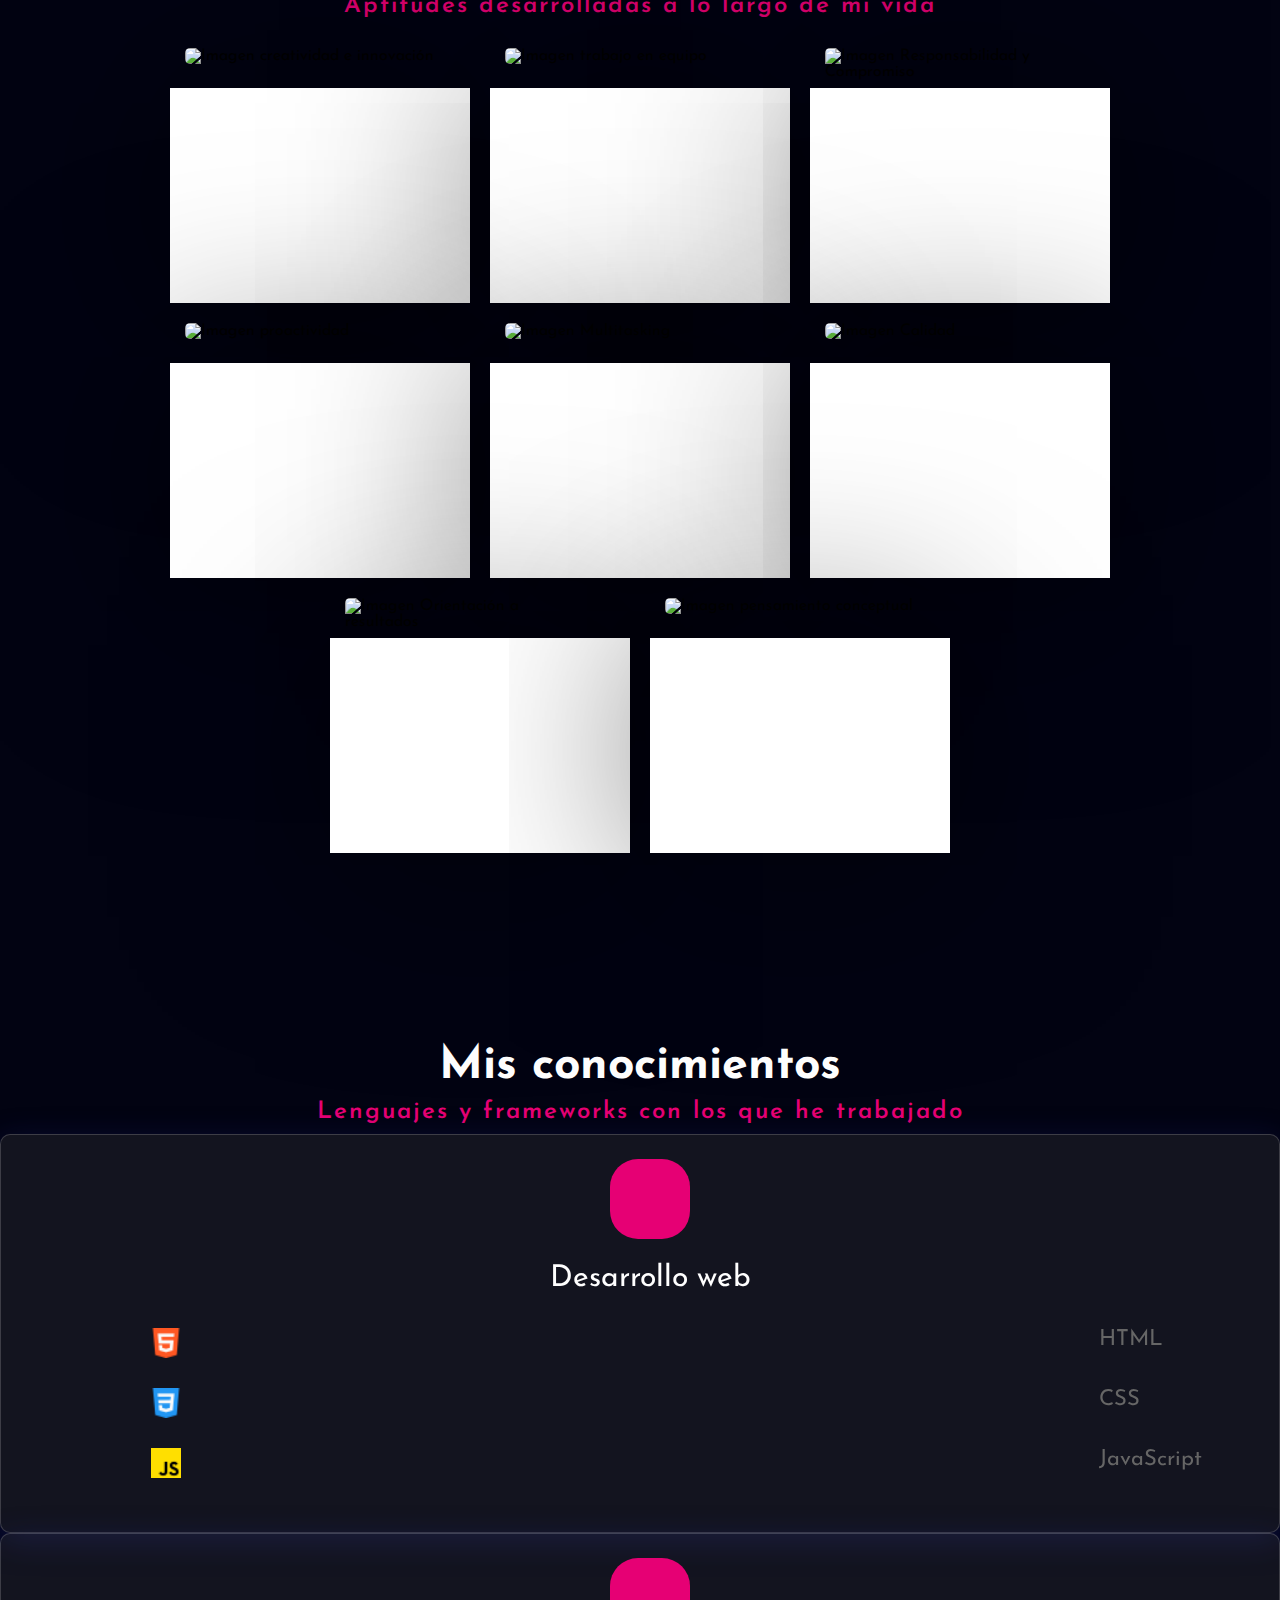
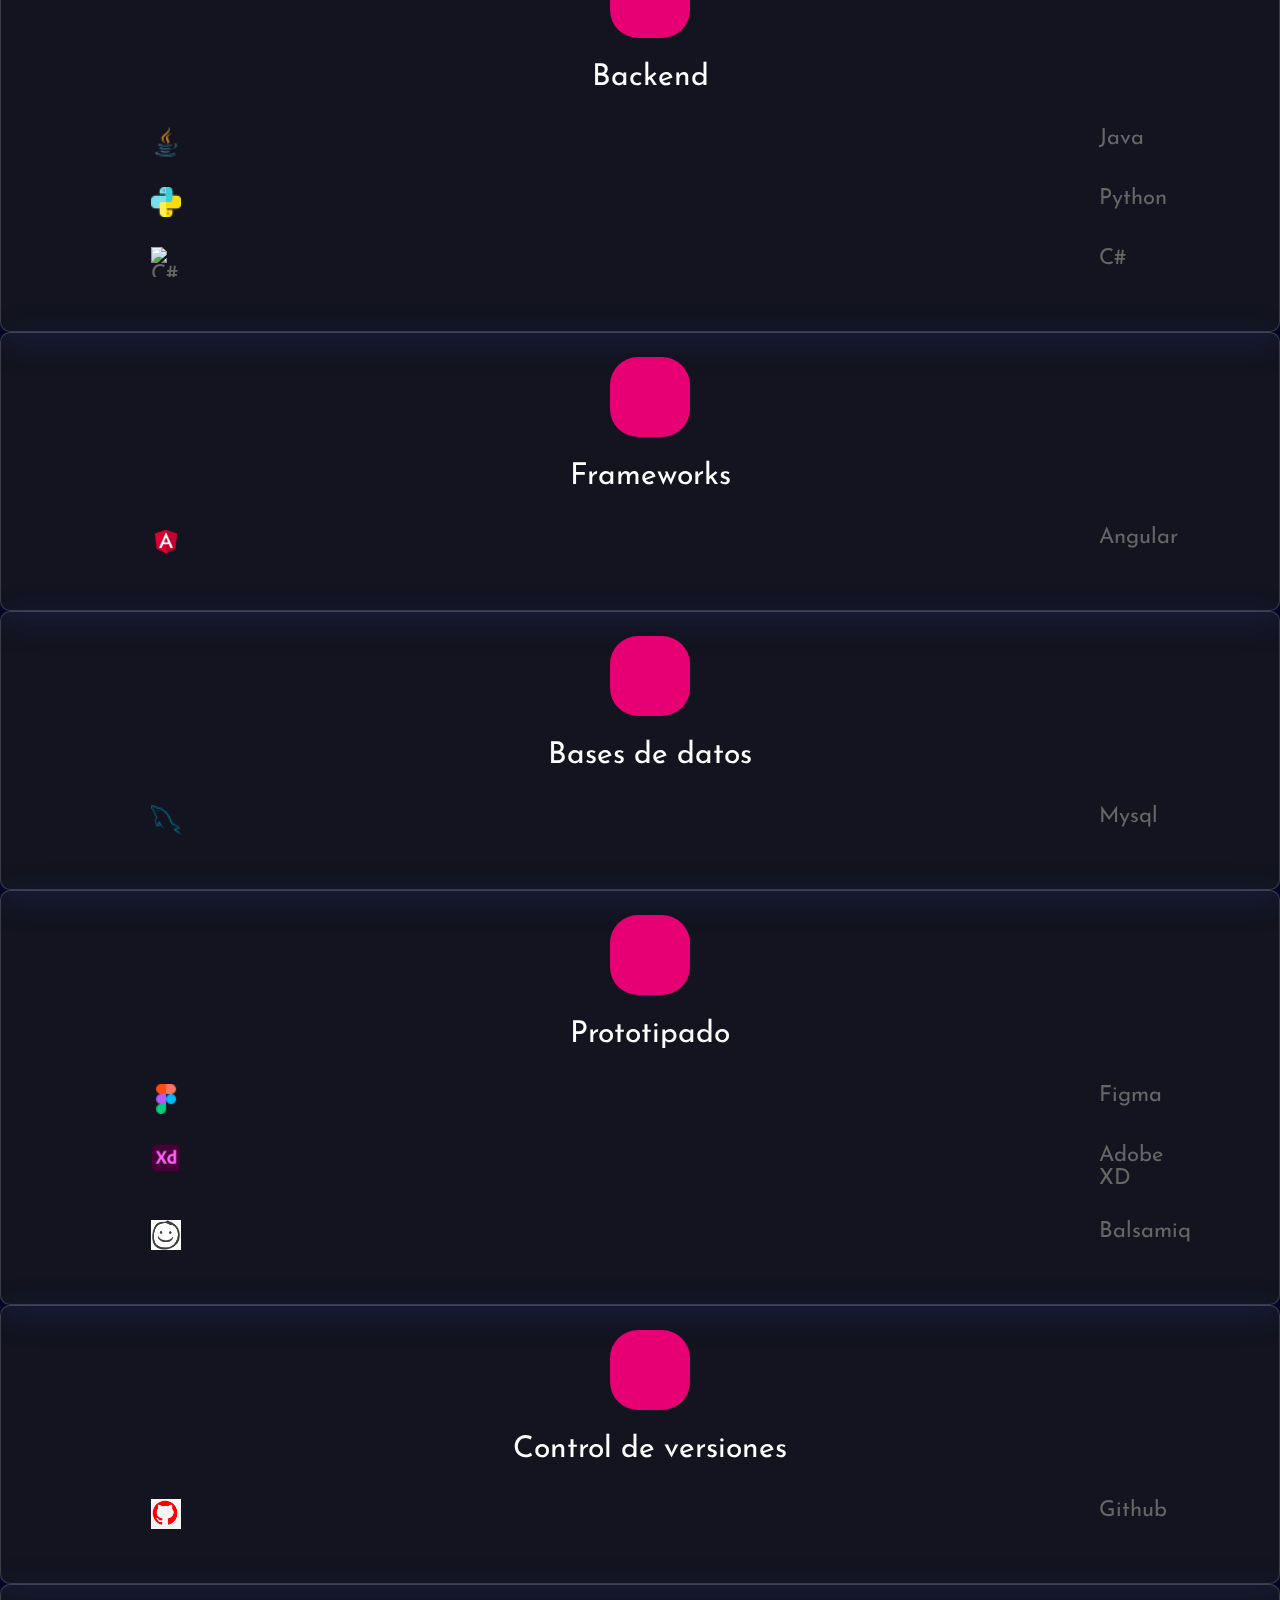
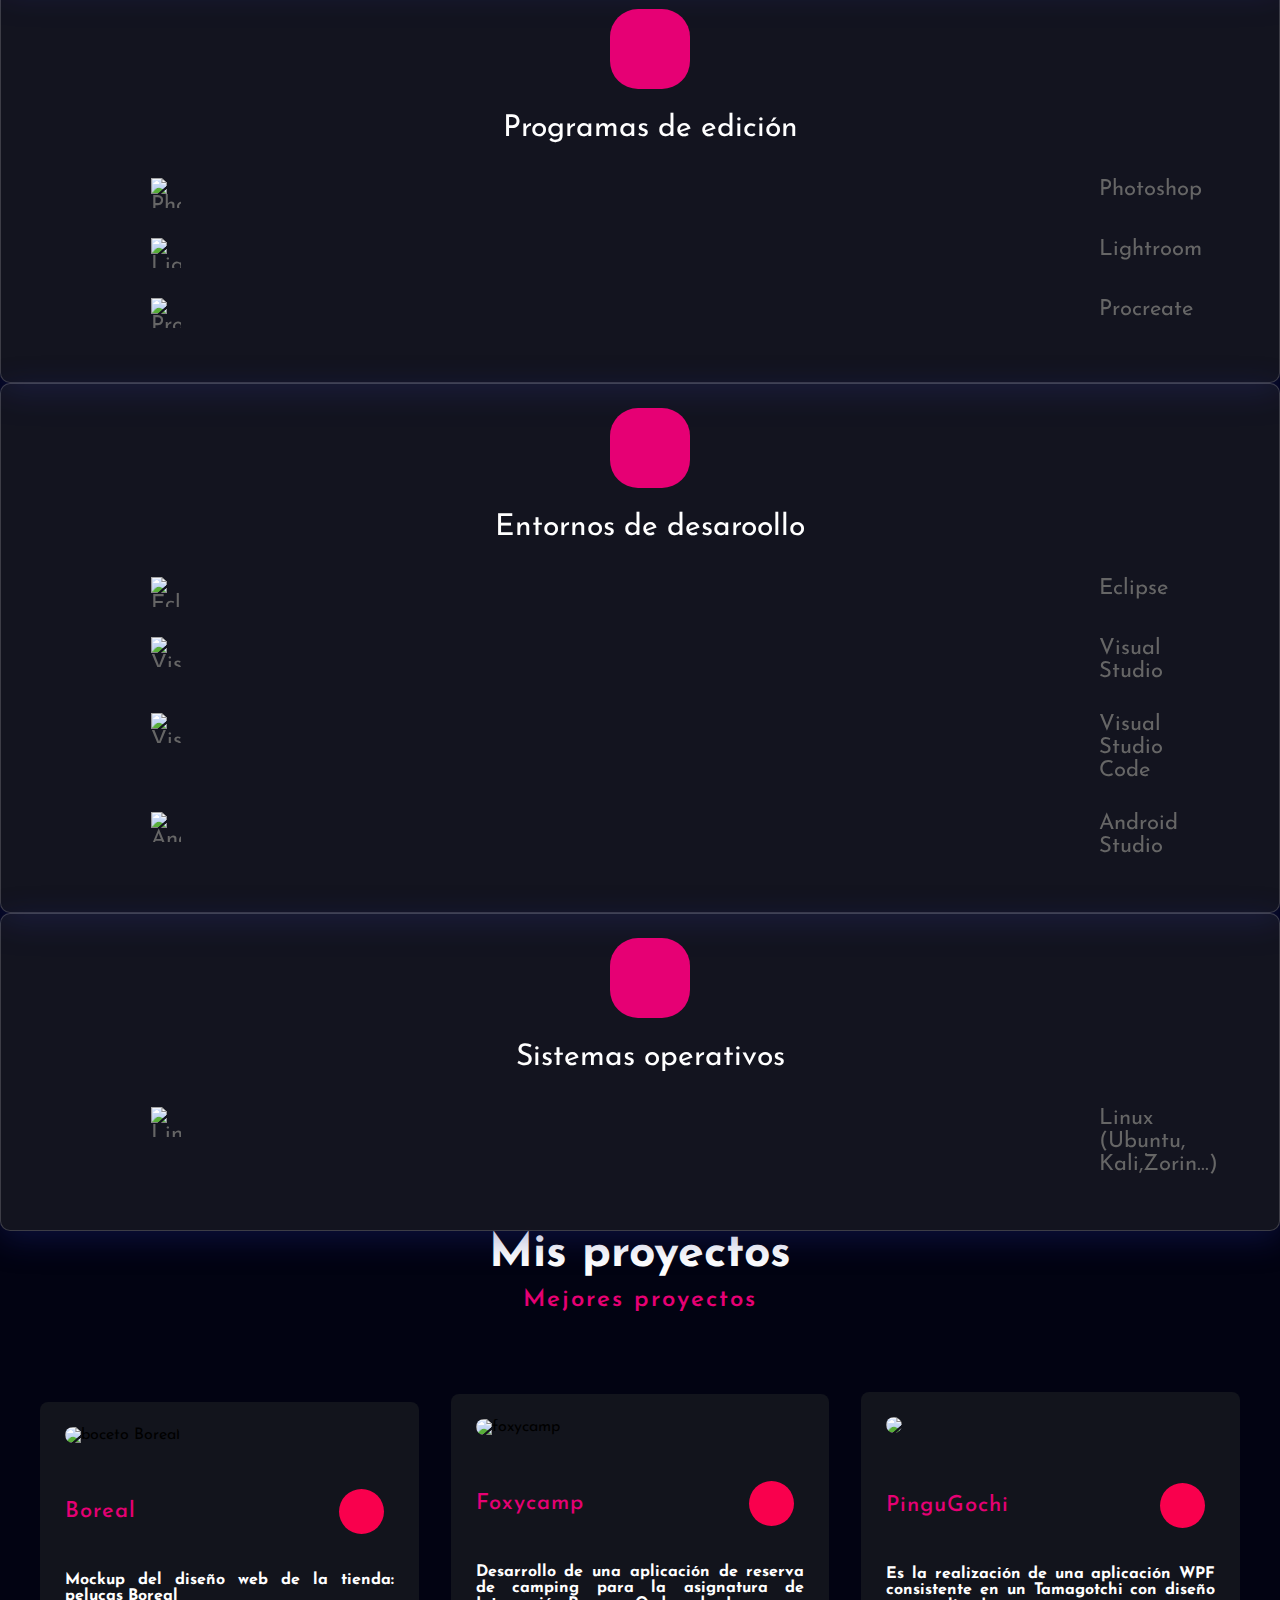
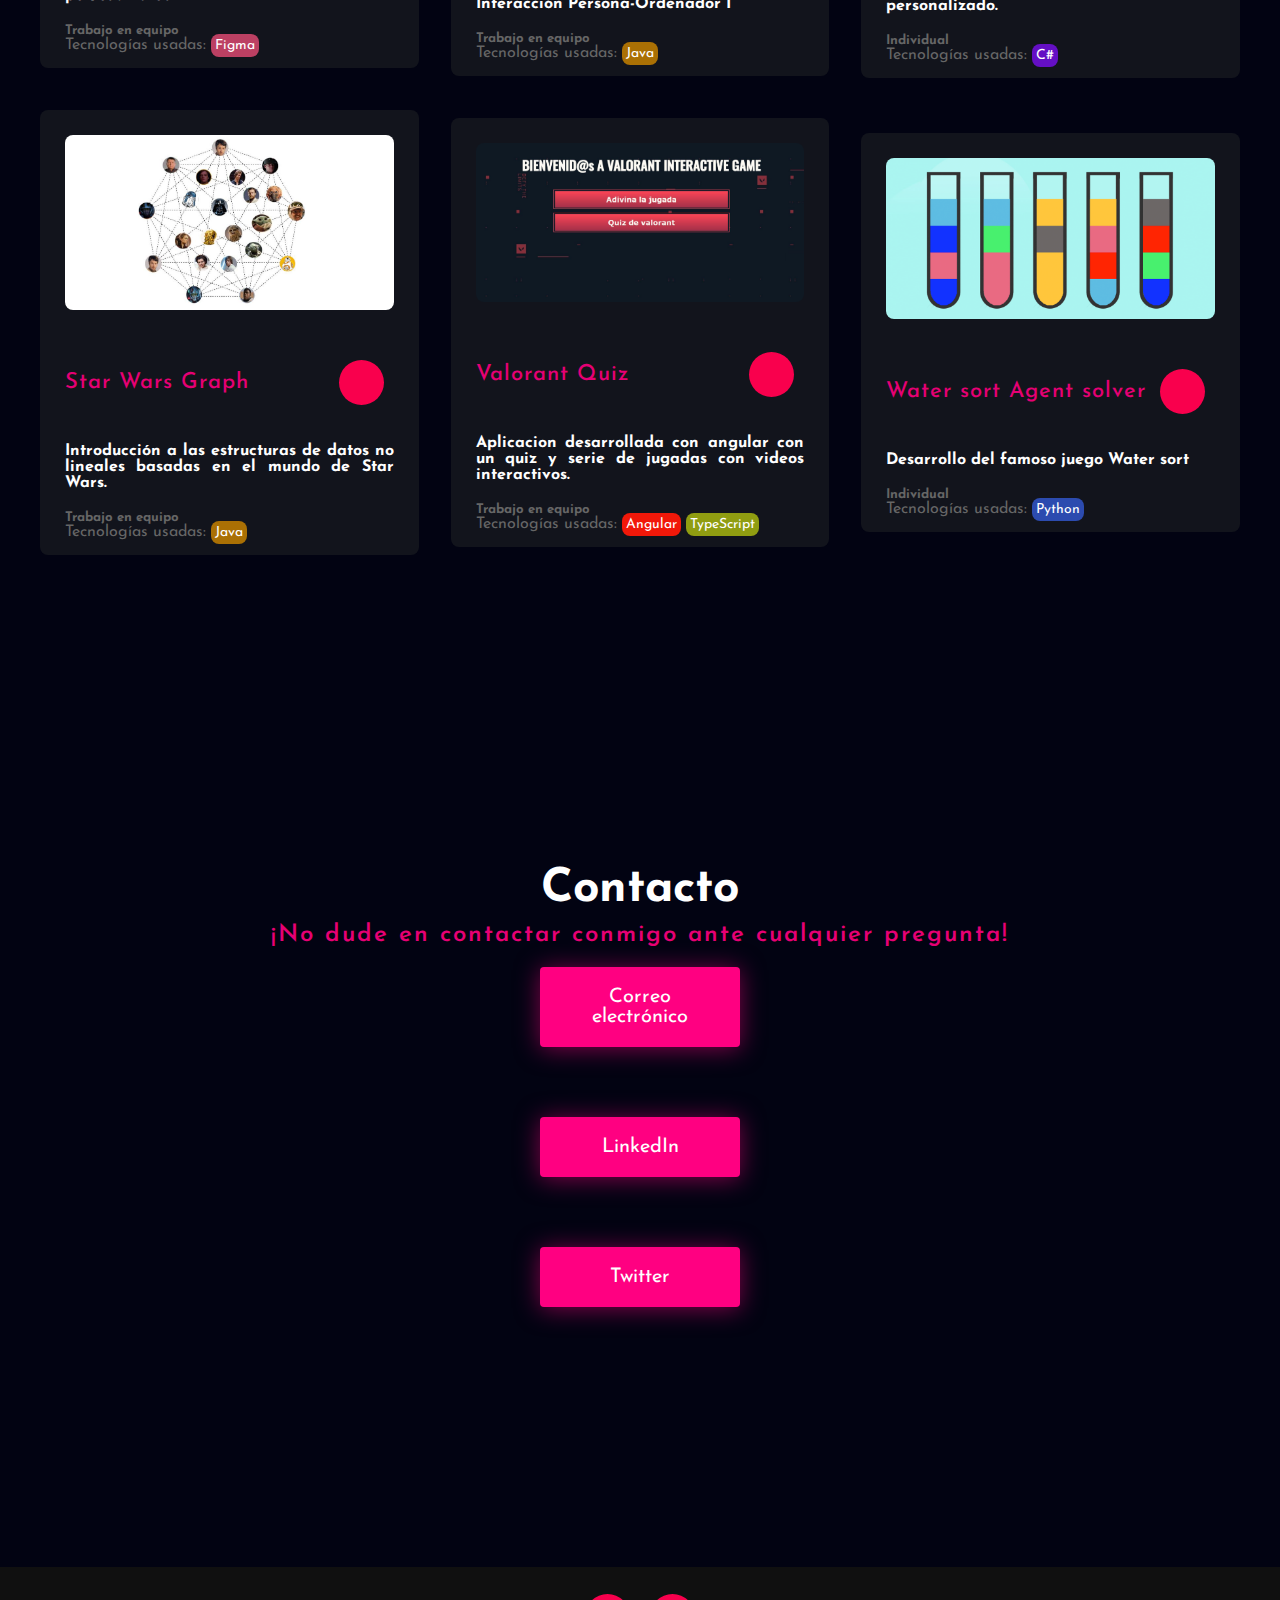
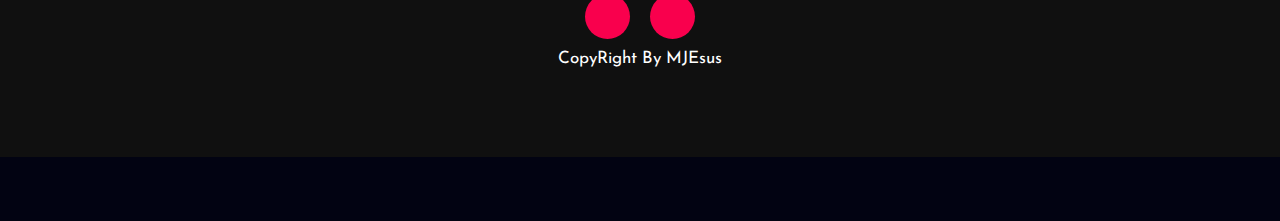
==== commit 7909707f: "version5.3.0" ====
--- a/index.html
+++ b/index.html
@@ -78,7 +78,7 @@
 
 		<section class="qualification section section" id="formacion">
 			<div class="main-text">
-				<h1>Mi formación</h1>
+				<h2>Mi formación</h2>
 				<h4>Trayectoria académica y profesional</h4>
 			</div>
 
@@ -593,7 +593,8 @@
 			</div>
 			<p class="end">CopyRight By MJEsus</p>
 		</footer>
-		<button onclick="topFunction()" id="topButton" class="buttonTop" ><i class="fa fa-arrow-up"></i></button>
+		<div class="topBottom"><button onclick="topFunction()" id="topButton" class="buttonTop" ><i class="fa fa-arrow-up"></i></button></div>
+		
 
     </main>
 
--- a/assets/css/style.css
+++ b/assets/css/style.css
@@ -243,6 +243,7 @@
 		font-weight: 600;
 		margin-bottom: 10px;
 	}
+	
 }
 
 
@@ -300,6 +301,15 @@
 		font-weight: 600;
 		margin-bottom: 10px;
 	}
+	.buttonTop{
+		display: none;
+	}
+	
+	.buttonTop i{
+		display: none;
+	
+	}
+
 }
 
 @media screen and (max-width:576px){
@@ -1070,9 +1080,13 @@
 	}
 
 }
-
-
-
+.qualification__button.qualification__active{
+    color: var(--main-color);
+}
+.button--flex{
+    display: inline-flex;
+    align-items: center;
+}
 .qualification__section{
 	margin: 100px 0 100px 0;
 
@@ -1511,20 +1525,23 @@
 	}
 }
 
-
+.topBottom{
+	padding-bottom: 4rem;
+}
 
 
 .buttonTop{
 	position:fixed ;
 	bottom:1.1rem;
 	right: 1.1rem;
+	
 	border-radius: 60%;
 	background-color: var(--main-color);
 }
 
 .buttonTop i{
 	color:var(--white);
-
+	
 	font-size: 20px;
 	padding: 10px;
 	border-radius: 0.5rem;
@@ -1541,6 +1558,7 @@
 	flex-direction: column;
 	align-items: center;
 	justify-content: center;
+	padding-bottom: 90px;
 }
 footer p:nth-child(1){
 	font-size: 30px;
@@ -1580,6 +1598,7 @@
 	color:#f9004d;
 	bottom: 35px;
 	font-size: 14px;
+	padding-bottom: 50px;
 }
 
 
